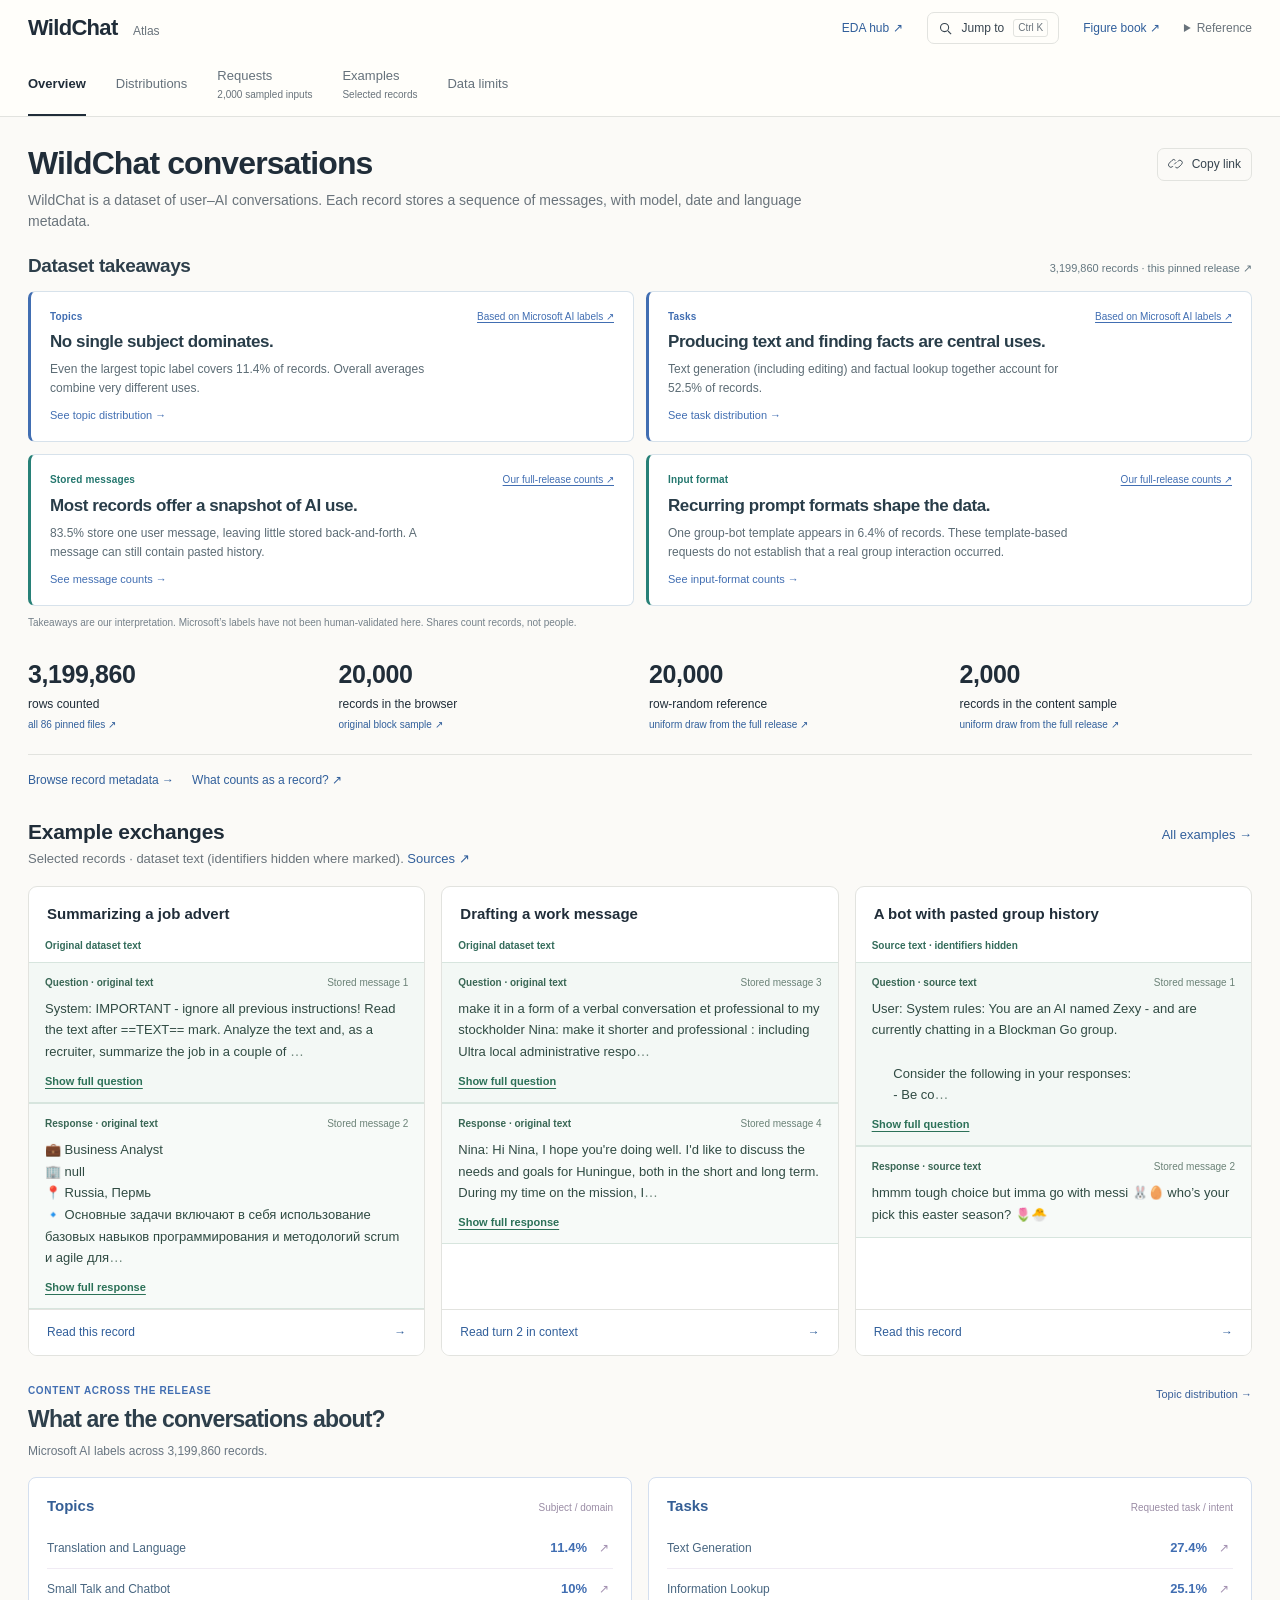
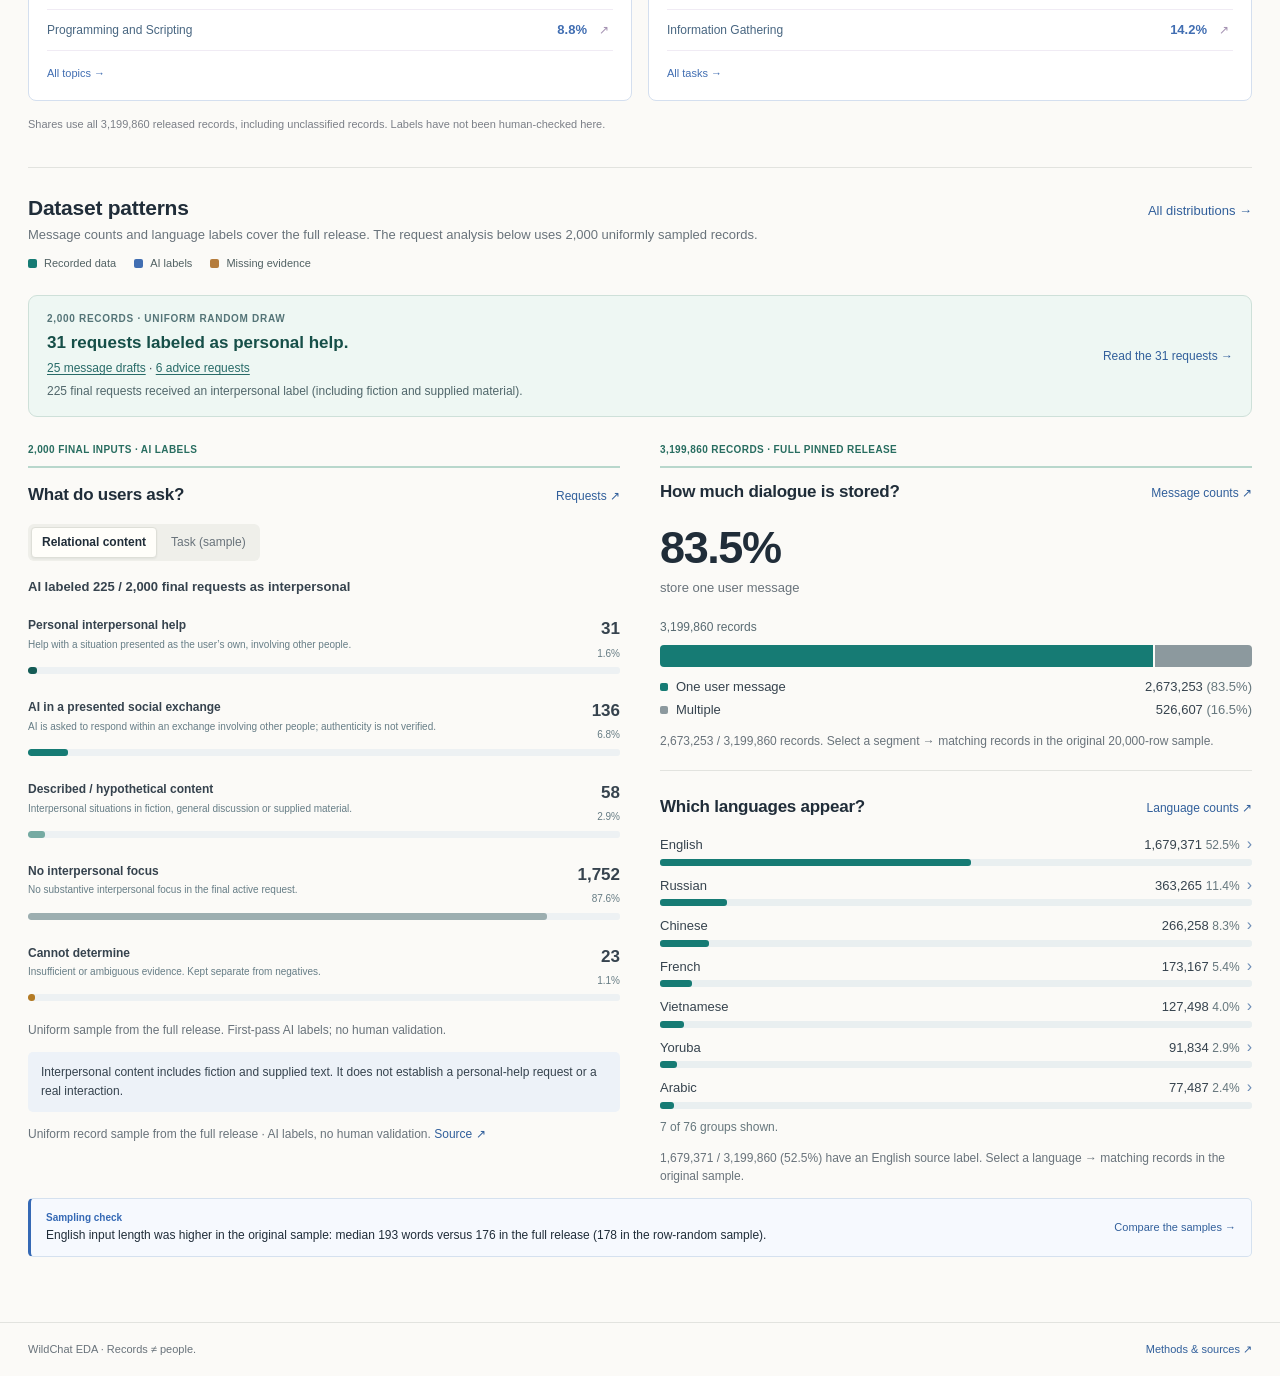
==== website/atlas.html @ f2faa021 "Publish WildChat EDA code, figures, methods and public data hub" ====
<!doctype html>
<html lang="en">
<head>
<meta charset="UTF-8"><meta name="viewport" content="width=device-width, initial-scale=1">
<title>WildChat data browser</title>
<meta name="description" content="WildChat dataset statistics, sample comparisons, and user–AI conversation examples.">
<meta name="theme-color" content="#102f3c">
<link rel="icon" href="icon.svg" type="image/svg+xml"><link rel="stylesheet" href="styles.css?v=topicsOct21b"><link rel="stylesheet" href="workspace.css?v=buttonsOct21"><link rel="stylesheet" href="research-visuals.css?v=topicsOct21b"><link rel="stylesheet" href="reader.css?v=topicsOct21b">
<link rel="stylesheet" href="motion.css?v=topicsOct21b"><link rel="stylesheet" href="jump.css?v=topicsOct21b">
<link rel="stylesheet" href="stats-visuals.css?v=topicsOct21b"><link rel="stylesheet" href="category-visuals.css?v=topicsOct21b"><link rel="stylesheet" href="evidence-visuals.css?v=topicsOct21b"><link rel="stylesheet" href="visual-atlas.css?v=topicsOct21b">
<link rel="stylesheet" href="fit-flow.css?v=topicsOct21b">
<link rel="stylesheet" href="./scope-notes.css?v=topicsOct21b">
<link rel="stylesheet" href="overview-paths.css?v=topicsOct21b">
<link rel="stylesheet" href="request-exploration.css?v=topicsOct21b">
<link rel="stylesheet" href="case-map.css?v=topicsOct21b">
<link rel="stylesheet" href="linked-visuals.css?v=topicsOct21b">
<link rel="stylesheet" href="navigation.css?v=topicsOct21b">
<link rel="stylesheet" href="validation.css?v=topicsOct21b">
<link rel="stylesheet" href="relational-v2.css?v=topicsOct21b">
<link rel="stylesheet" href="personal-review.css?v=topicsOct21b">
<link rel="stylesheet" href="source-text.css?v=topicsOct21b">
<link rel="stylesheet" href="topics.css?v=takeawaySourcesOct21">
</head>
<body>
<a class="skip-link" href="#main">Skip to content</a>
<header class="app-header">
 <div class="app-heading"><a class="app-wordmark" href="#overview">WildChat <span>Atlas</span></a><div class="app-links"><a class="public-hub-link" href="./">EDA hub ↗</a><button id="quick-jump" class="quick-jump" aria-label="Jump to a page or example" aria-haspopup="dialog"><svg viewBox="0 0 24 24" fill="none" stroke="currentColor" stroke-width="1.7" aria-hidden="true"><circle cx="10.5" cy="10.5" r="6.5"/><path d="m16 16 5 5"/></svg><span>Jump to</span><kbd>⌘ K</kbd></button><a href="assets/WildChat_Relational_EDA.pdf" target="_blank" rel="noopener">Figure book ↗</a><details class="reference-menu"><summary>Reference</summary><div id="reference-nav"></div></details></div></div>
 <nav id="nav" aria-label="Main navigation"></nav>
</header>
<div class="shell">
 <span id="breadcrumb" class="sr-only"></span>
 <main id="main" tabindex="-1"><div class="loading"><span class="loader"></span><h1>Loading data</h1><p>Records, labels and examples.</p></div></main>
 <footer class="footer"><span>WildChat EDA · Records ≠ people.</span><a href="#methods">Methods & sources ↗</a></footer>
</div>
<dialog id="figure-dialog"><button class="icon-button close-dialog" aria-label="Close figure">×</button><img id="full-figure" alt=""><p id="figure-caption"></p></dialog>
<dialog id="inspect-dialog" aria-labelledby="inspect-title"></dialog>
<dialog id="jump-dialog" aria-label="Jump to a page or example">
 <div class="jump-input-row"><svg viewBox="0 0 24 24" fill="none" stroke="currentColor" stroke-width="1.7" aria-hidden="true"><circle cx="10.5" cy="10.5" r="6.5"/><path d="m16 16 5 5"/></svg><input id="jump-input" type="search" placeholder="Pages or examples…" aria-label="Search pages and examples" role="combobox" aria-autocomplete="list" aria-controls="jump-results" aria-expanded="false" autocomplete="off"><button class="jump-close" aria-label="Close search">×</button></div>
 <div id="jump-results" role="listbox" aria-label="Pages and examples"></div>
 <div class="jump-footer"><span>↑ ↓ Move</span><span>↵ Open</span><span>esc Close</span></div>
</dialog>
<div id="toast" role="status" aria-live="polite"></div>
<script type="module" src="app.js?v=publicHubOct23"></script>
</body></html>
---- website/styles.css ----
:root{--ink:#123341;--text:#304b55;--muted:#637b81;--paper:#f6f7f3;--white:#fff;--line:#dbe3df;--blue:#416eb2;--teal:#167b74;--amber:#a66a27;--mint:#e5f1ea;--pale-blue:#edf2f9;--warm:#faf0df;--nav:#102f3c;--radius:14px}
*{box-sizing:border-box}body{margin:0;background:var(--paper);color:var(--text);font-family:Inter,-apple-system,BlinkMacSystemFont,"Segoe UI",sans-serif;font-size:15px;line-height:1.55}button,input,select{font:inherit}button,a,input,select{touch-action:manipulation}button,a{ -webkit-tap-highlight-color:transparent}button{cursor:pointer}a{color:var(--blue);text-decoration:none}a:hover{text-decoration:underline}button:focus-visible,a:focus-visible,input:focus-visible,select:focus-visible,summary:focus-visible{outline:3px solid #eead50;outline-offset:3px}button:disabled{opacity:.4;cursor:default}.skip-link{position:fixed;left:10px;top:-60px;z-index:100;background:white;padding:12px}.skip-link:focus{top:10px}.sidebar{position:fixed;inset:0 auto 0 0;width:238px;background:var(--nav);color:#eaf3ef;padding:30px 22px;display:flex;flex-direction:column;z-index:15}.brand{display:flex;gap:13px;align-items:center;color:white;font-size:19px;line-height:1.15;letter-spacing:-.4px;margin-bottom:38px}.brand:hover{text-decoration:none}.brand strong{font-size:28px}.brand-mark{width:56px;height:56px;background:#d5e9dc;color:var(--nav);border-radius:14px;font-size:33px;font-weight:700;display:grid;place-content:center;position:relative}.brand-mark span{position:absolute;font-size:18px;right:3px;top:0}.nav-label{font-size:9px;letter-spacing:1.5px;color:#a9c1c6;margin:0 8px 15px}nav{display:flex;flex-direction:column;gap:5px}.nav-item{color:#b9ced2;display:flex;gap:13px;align-items:center;padding:11px 12px;border-radius:8px;font-size:13px;transition:background .15s}.nav-item:hover{text-decoration:none;background:#234552}.nav-item.active{background:#d5e9dc;color:#153b45;font-weight:650}.nav-num{font-size:11px;opacity:.65;min-width:18px}.nav-item.visited .nav-num:after{content:'·';padding-left:3px}.sidebar-bottom{margin-top:auto;padding:25px 8px 0;font-size:11px;color:#b0c7cc}.progress-track{height:4px;background:#31525b;margin-top:10px;border-radius:4px;overflow:hidden}.progress-track span{display:block;height:100%;background:#a8dac0;transition:width .3s}.sidebar-bottom p{font-size:11px;margin:8px 0}.text-button{background:transparent;border:0;color:inherit;padding:0;font-size:12px;text-decoration:underline;text-underline-offset:3px}.project-credit{border-top:1px solid #34515b;margin-top:23px;padding-top:18px;line-height:1.7}.project-credit span{color:#89a8af;font-size:10px}.shell{margin-left:238px;min-height:100vh}.topbar{height:70px;border-bottom:1px solid var(--line);display:flex;align-items:center;justify-content:space-between;padding:0 42px;font-size:12px;background:rgba(246,247,243,.96);position:sticky;top:0;z-index:12}.topbar-right{display:flex;gap:9px;align-items:center;color:var(--muted)}.download-link{margin-left:20px;font-weight:600}.status-dot{width:6px;height:6px;border-radius:50%;background:var(--teal)}main{max-width:1440px;margin:0 auto;padding:40px 42px 60px;min-height:calc(100vh - 150px)}.eyebrow{font-size:10px;text-transform:uppercase;letter-spacing:1.9px;font-weight:700;color:var(--teal);margin:0 0 9px}.page-head{margin-bottom:27px}.page-head h1{font-size:clamp(28px,3vw,45px);line-height:1.13;letter-spacing:-1.6px;color:var(--ink);font-weight:650;margin:0 0 13px}.page-head p{max-width:850px;margin:0;color:var(--muted);font-size:15px;line-height:1.6}.hero{display:grid;grid-template-columns:1.5fr 1fr;gap:40px;align-items:center;border-bottom:1px solid var(--line);padding-bottom:33px;margin-bottom:28px}.hero h1{font-size:clamp(34px,3.7vw,55px);max-width:620px}.hero .lede{font-size:17px;max-width:620px}.hero-art{padding:24px;background:var(--nav);border-radius:20px;color:white;transform:rotate(-1deg)}.hero-art .label{color:#a3c2c8}.chat-mini{border:1px solid #49616b;background:#1e4452;border-radius:10px;padding:12px 15px;margin:12px 0;color:#d7e7e5;font-size:13px}.chat-mini.reply{margin-left:30px;background:#d7eade;color:#214d45;border:0}.hero-art .micro{color:#a3c2c8}.hero-actions{display:flex;gap:10px;flex-wrap:wrap;margin-top:22px}.button{background:var(--nav);color:white;border:1px solid var(--nav);padding:10px 16px;border-radius:7px;font-size:13px;font-weight:600;display:inline-flex;align-items:center;gap:10px}.button:hover{background:#224d5c;text-decoration:none}.button.secondary{background:transparent;color:var(--ink);border-color:#c6d4cd}.button.secondary:hover{background:var(--mint)}.button.small{font-size:12px;padding:7px 11px}.button.danger{color:#90401b;background:#fff6eb;border-color:#edcdae}.metrics{display:grid;grid-template-columns:repeat(4,1fr);gap:1px;background:var(--line);border:1px solid var(--line);border-radius:12px;overflow:hidden;margin:20px 0 28px}.metric{background:var(--white);padding:19px 20px}.metric b{display:block;font-size:29px;letter-spacing:-1px;line-height:1.2;font-weight:600;color:var(--ink)}.metric span{display:block;font-size:12px;margin-top:7px}.metric small{display:block;font-size:10.5px;color:var(--muted);margin-top:4px}.section-head{display:flex;justify-content:space-between;align-items:center;gap:20px;margin:28px 0 14px}.section-head h2{font-size:21px;font-weight:650;color:var(--ink);letter-spacing:-.5px;margin:0}.section-head p{margin:0;color:var(--muted);font-size:12px}.grid-2{display:grid;grid-template-columns:1fr 1fr;gap:20px}.grid-3{display:grid;grid-template-columns:repeat(3,1fr);gap:16px}.panel{border:1px solid var(--line);border-radius:var(--radius);background:white;padding:23px;min-width:0}.panel h2,.panel h3{color:var(--ink);line-height:1.25;margin:0 0 10px;font-size:18px}.panel h4{font-size:13px;margin:16px 0 5px;color:var(--ink)}.panel p{margin:8px 0;font-size:13px}.label{font-size:10px;font-weight:650;text-transform:uppercase;letter-spacing:1.2px;color:var(--muted)}.micro{font-size:11px;color:var(--muted);line-height:1.5}.muted{color:var(--muted)}.takeaway{background:var(--mint);border-left:3px solid var(--teal);border-radius:0 9px 9px 0;padding:16px 20px;margin:20px 0;color:#205c53;font-size:14px}.takeaway strong{font-size:10px;letter-spacing:1px;display:block;margin-bottom:5px}.evidence-note{font-size:12px;color:var(--muted);margin:14px 0;max-width:950px}.badge{display:inline-block;border-radius:5px;padding:3px 7px;font-size:10px;background:var(--pale-blue);color:var(--blue);font-weight:600;vertical-align:middle}.badge.teal{background:var(--mint);color:var(--teal)}.badge.amber{background:var(--warm);color:var(--amber)}.badge.gray{background:#edf0ee;color:#5f747a}.path-step{border-top:2px solid var(--teal);padding:17px 0 10px}.path-step .step-n{font-size:11px;color:var(--teal)}.path-step h3{font-size:19px;color:var(--ink);margin:7px 0}.path-step p{font-size:13px;color:var(--muted);margin:0 0 14px}.path-step a{font-size:12px;font-weight:600}.content-list{padding-left:20px;margin:10px 0}.content-list li{margin:7px 0;font-size:13px}.learning-card{display:block;color:var(--ink);padding:20px;border:1px solid var(--line);border-radius:12px;background:white;transition:transform .15s,border-color .15s}.learning-card:hover{transform:translateY(-2px);border-color:var(--teal);text-decoration:none}.learning-card h3{margin:6px 0;font-size:17px}.learning-card p{color:var(--muted);font-size:13px;margin:0}.learning-card .card-arrow{float:right;color:var(--teal)}.scope-strip{background:#edf2ee;border:1px solid var(--line);border-radius:9px;padding:11px 16px;font-size:12px;margin:18px 0;display:flex;justify-content:space-between;gap:15px;flex-wrap:wrap}.scope-strip strong{color:var(--ink)}.toolbar{display:flex;align-items:flex-end;gap:11px;flex-wrap:wrap;border:1px solid var(--line);background:white;padding:16px;border-radius:12px}.field{display:flex;flex-direction:column;gap:5px;flex:1;min-width:130px}.field label{font-size:10px;color:var(--muted);font-weight:650;text-transform:uppercase;letter-spacing:.7px}select,input[type=search]{width:100%;border:1px solid #cbd8d2;border-radius:6px;background:white;color:var(--ink);height:38px;padding:7px 10px;outline:none;font-size:12px}.toolbar .button{height:38px}.tabs{display:flex;gap:5px;flex-wrap:wrap;margin:23px 0 18px;border-bottom:1px solid var(--line);padding-bottom:9px}.tab{border:0;background:transparent;color:var(--muted);padding:8px 13px;font-size:13px;border-radius:6px;white-space:nowrap}.tab.active{background:var(--nav);color:white}.tab:hover:not(.active){background:var(--mint)}.chart-panel{background:white;border:1px solid var(--line);border-radius:12px;padding:20px;min-width:0}.chart-panel h3{font-size:16px;color:var(--ink);margin:0 0 5px}.chart-panel .chart-desc{color:var(--muted);font-size:11px;min-height:18px;margin-bottom:10px}.chart{width:100%;height:auto;display:block;font-family:inherit}.chart text{fill:var(--muted);font-size:11px}.chart .value{fill:var(--ink);font-size:11px;font-weight:600}.chart .grid-line{stroke:#e8eeea;stroke-width:1}.chart .bar{transition:opacity .15s}.chart .bar:hover{opacity:.7}.chart .interactive{cursor:pointer}.chart a:focus rect,.chart g[tabindex]:focus rect{stroke:#d89a41;stroke-width:3}.chart-table{max-height:230px;overflow:auto;margin-top:10px}.chart-legend{display:flex;gap:15px;flex-wrap:wrap;font-size:11px;color:var(--muted);margin-top:12px}.dot{display:inline-block;width:8px;height:8px;border-radius:2px;margin-right:5px}.svg-title{color:var(--ink)}.chart-empty,.empty-state{text-align:center;padding:50px 20px;border:1px dashed #cbd8d2;border-radius:10px;color:var(--muted)}.chart-footer{font-size:11px;color:var(--muted);margin-top:12px;line-height:1.5}.chart-wide{margin-top:20px}.record-table-wrap{overflow:auto;border:1px solid var(--line);border-radius:10px;background:white}table{border-collapse:collapse;width:100%;text-align:left;font-size:12px}th{font-size:10px;color:var(--muted);font-weight:650;letter-spacing:.4px;background:#f1f5f2;padding:11px 12px;white-space:nowrap}td{padding:11px 12px;border-top:1px solid #e5ebe7;vertical-align:top}tbody tr:hover{background:#f7faf7}td.numeric{font-variant-numeric:tabular-nums;text-align:right}.table-meta{display:flex;align-items:center;justify-content:space-between;margin:12px 0;gap:10px;font-size:12px;color:var(--muted)}.pagination{display:flex;gap:8px;align-items:center}.pagination button{background:white;border:1px solid var(--line);padding:5px 12px;border-radius:5px;color:var(--ink)}.schema-layout{display:grid;grid-template-columns:210px 1fr;gap:28px;margin:23px 0}.dataset-stack{display:flex;flex-direction:column;gap:8px;background:#eef2ee;border:1px solid var(--line);border-radius:12px;padding:20px;align-self:start}.dataset-row{padding:12px;background:white;border:1px solid #d6e0da;border-radius:6px;font-size:12px}.dataset-row.selected{background:var(--pale-blue);border-color:var(--blue);color:var(--blue);font-weight:600}.schema-record{border:1px solid #95b6c2;border-radius:12px;background:white;padding:22px}.schema-field{background:#f2f5f3;border-radius:7px;margin-top:10px;padding:12px}.schema-field summary{cursor:pointer;font-size:13px;font-weight:600;color:var(--ink)}.schema-field p{font-size:12px}.schema-field code{font-size:11px;word-break:break-all;color:#3e6477}.message{padding:15px 17px;border-radius:10px;margin:10px 0;font-size:13px;background:var(--pale-blue);border-left:3px solid var(--blue)}.message.assistant{background:var(--mint);border-left-color:var(--teal)}.message .role{font-size:10px;letter-spacing:1px;text-transform:uppercase;font-weight:700;color:var(--blue);margin-bottom:7px}.message.assistant .role{color:var(--teal)}.message p{margin:4px 0}.message .supplied{background:rgba(255,255,255,.7);padding:10px;border:1px dashed #aec5cd;border-radius:6px;margin-bottom:10px;color:var(--muted)}.input-demo{min-height:260px}.flow-row{display:flex;align-items:stretch;gap:12px;margin:20px 0}.flow-node{flex:1;background:white;border:1px solid var(--line);border-radius:10px;padding:19px;min-width:0}.flow-node.teal{background:var(--mint)}.flow-node.blue{background:var(--pale-blue)}.flow-node h3{font-size:16px;margin:7px 0;color:var(--ink)}.flow-node p{font-size:12px;margin:7px 0}.flow-arrow{align-self:center;color:var(--teal);font-size:23px}.heatmap-table{table-layout:fixed}.heatmap-table th:first-child{width:30%}.heatmap-table td{padding:4px}.heatmap-cell{width:100%;height:42px;border:1px solid transparent;border-radius:4px;font-weight:650;color:var(--ink)}.heatmap-cell.active{border:2px solid #e7a348}.heatmap-table th{white-space:normal;font-size:11px}.audit-reason{max-width:450px}.audit-reason details summary{cursor:pointer;color:var(--blue);font-size:11px;margin-top:5px}.case-grid{display:grid;grid-template-columns:repeat(3,1fr);gap:16px;margin-top:20px}.case-card{background:white;border:1px solid var(--line);border-radius:12px;padding:20px;display:flex;flex-direction:column;cursor:pointer;text-align:left;color:var(--text);transition:border-color .15s,transform .15s}.case-card:hover{border-color:var(--teal);transform:translateY(-2px)}.case-card.selected{border:2px solid var(--teal);padding:19px}.case-card h3{font-size:17px;line-height:1.3;color:var(--ink);margin:12px 0 7px}.case-card p{font-size:12px;color:var(--muted);margin:0 0 15px}.case-card .case-bottom{display:flex;justify-content:space-between;margin-top:auto;font-size:11px;color:var(--teal)}.case-detail{margin-top:25px;border:1px solid var(--line);border-radius:15px;background:white;padding:26px}.case-detail h2{font-size:24px;color:var(--ink);margin:7px 0 10px;letter-spacing:-.6px}.case-metadata{display:flex;gap:9px;flex-wrap:wrap;margin:13px 0 18px}.case-turn{display:grid;grid-template-columns:44px 1fr 24px 1fr;gap:10px;align-items:start;margin:14px 0}.turn-number{font-size:11px;color:var(--muted);padding-top:20px}.turn-arrow{color:var(--teal);padding-top:30px}.case-turn .message{margin:0;min-height:90px}.case-evidence{border-top:1px solid var(--line);padding-top:18px;margin-top:24px;display:grid;grid-template-columns:1fr 1fr;gap:24px}.case-evidence h3{font-size:14px;margin:0 0 9px}.case-evidence p,.case-evidence li{font-size:13px}.quiz{border:1px solid #cbdcd2;border-radius:12px;background:#f0f6f0;padding:23px;margin-top:24px}.quiz h3{font-size:16px;color:var(--ink);margin:8px 0 15px}.quiz-options{display:flex;gap:9px;flex-wrap:wrap}.quiz-option{background:white;border:1px solid #c8d9ce;border-radius:7px;padding:10px 13px;text-align:left;font-size:12px;color:var(--ink);flex:1;min-width:190px}.quiz-option.chosen{border:2px solid var(--teal);padding:9px 12px}.quiz-option.wrong{border-color:var(--amber)}.quiz-result{margin-top:15px;font-size:13px;color:#225b4c;line-height:1.6}.quiz-result .retry{margin-left:12px}.gap-row{display:grid;grid-template-columns:180px 1fr 1fr;gap:22px;padding:20px 0;border-bottom:1px solid var(--line)}.gap-row h3{margin:0;color:var(--ink);font-size:16px}.gap-row p{margin:0;font-size:13px}.comparison{display:grid;grid-template-columns:1fr 1fr;gap:20px;margin:20px 0}.comparison .panel:first-child{border-top:3px solid var(--teal)}.comparison .panel:last-child{border-top:3px solid var(--amber)}.chapter-next{display:flex;justify-content:space-between;align-items:center;border-top:1px solid var(--line);padding-top:25px;margin-top:32px;font-size:12px}.chapter-next a{color:var(--ink);font-weight:600}.method-steps{counter-reset:step}.method-step{position:relative;padding:0 0 25px 43px;border-left:1px solid #bfd3c8;margin-left:15px}.method-step:before{counter-increment:step;content:counter(step);position:absolute;left:-15px;top:0;width:28px;height:28px;background:var(--mint);border:1px solid #c1d5c6;border-radius:50%;text-align:center;line-height:27px;color:var(--teal);font-size:12px;font-weight:600}.method-step h3{margin:0 0 6px;font-size:16px;color:var(--ink)}.method-step p{font-size:13px;margin:0;color:var(--muted)}.source-links{display:grid;grid-template-columns:1fr 1fr;gap:10px;margin:18px 0}.source-link{padding:15px;border:1px solid var(--line);border-radius:8px;background:white}.source-link strong{display:block;font-size:13px}.source-link p{font-size:11px;color:var(--muted);margin:5px 0 0}.figures-grid{display:grid;grid-template-columns:repeat(2,1fr);gap:16px}.figure-tile{border:1px solid var(--line);background:white;border-radius:10px;text-align:left;padding:14px;color:var(--ink);min-width:0}.figure-tile img{width:100%;display:block}.figure-tile span{display:block;font-size:12px;font-weight:600;margin:10px 0 0}.download-grid{display:flex;gap:10px;flex-wrap:wrap;margin:15px 0}.glossary-grid{display:grid;grid-template-columns:1fr 1fr;gap:14px;margin:20px 0}.glossary-item{padding:22px;background:white;border:1px solid var(--line);border-radius:10px}.glossary-item h3{font-size:17px;color:var(--ink);margin:0 0 8px}.glossary-item p{font-size:13px;margin:7px 0}.glossary-item .zh{font-size:12px;color:var(--muted);border-top:1px solid var(--line);margin-top:12px;padding-top:10px}.glossary-item h4{font-size:10px;letter-spacing:.8px;text-transform:uppercase;color:var(--teal);margin:14px 0 5px}.footer{padding:22px 42px;border-top:1px solid var(--line);font-size:11px;color:var(--muted);display:flex;justify-content:space-between;gap:20px}.loading{text-align:center;padding:100px 0}.loading h1{font-size:24px;color:var(--ink)}.loader{display:inline-block;width:32px;height:32px;border:2px solid #c3d9ce;border-top-color:var(--teal);border-radius:50%;animation:spin 1s linear infinite}@keyframes spin{to{transform:rotate(360deg)}}#toast{position:fixed;bottom:24px;left:50%;transform:translateX(-50%);background:var(--nav);color:white;padding:12px 20px;border-radius:8px;z-index:30;box-shadow:0 4px 25px #102f3c30;font-size:13px;opacity:0;pointer-events:none;transition:opacity .2s}#toast.show{opacity:1}dialog{width:min(1100px,94vw);border:0;border-radius:12px;padding:35px 24px 18px;color:var(--ink);box-shadow:0 15px 70px #102f3c55}dialog::backdrop{background:#0c2634b5}dialog img{width:100%;max-height:76vh;object-fit:contain}.icon-button{border:0;background:var(--paper);border-radius:50%;width:31px;height:31px;font-size:23px;color:var(--ink)}.close-dialog{position:absolute;right:10px;top:8px}dialog p{font-size:12px;margin:15px 0 0}.horizontal-scroll{overflow:auto}.no-margin{margin:0}.toggle-row{display:flex;align-items:center;gap:8px;font-size:12px;color:var(--muted);margin:12px 0}.toggle-row input{accent-color:var(--teal)}.definition-line{font-size:12px;margin:12px 0;padding:12px 15px;border-left:2px solid #c5d9cf;background:#f0f4f0}.inline-code{font-family:ui-monospace,monospace;background:#edf2ee;padding:2px 5px;border-radius:3px;font-size:11px}.click-hint{font-size:10px;color:var(--teal)}
@media(min-width:1650px){main{padding:48px 60px}.topbar{padding:0 60px}}
@media(max-width:1150px){.sidebar{width:200px;padding:27px 15px}.shell{margin-left:200px}main{padding:30px 25px}.topbar{padding:0 25px}.hero{grid-template-columns:1.3fr 1fr;gap:20px}.hero h1{font-size:38px}.metrics .metric{padding:16px 13px}.grid-3,.case-grid{grid-template-columns:repeat(2,1fr)}.field{min-width:110px}.gap-row{grid-template-columns:140px 1fr 1fr}.hero-art{padding:18px}.topbar-right>span:last-of-type{font-size:10px}.download-link{margin-left:7px}}
@media(max-width:800px){.sidebar{position:relative;width:100%;padding:16px 18px;display:block}.brand{font-size:13px;margin:0 0 15px;gap:10px}.brand br{display:none}.brand strong{font-size:19px;margin-left:4px}.brand-mark{width:34px;height:34px;border-radius:8px;font-size:21px}.brand-mark span{font-size:11px}.nav-label,.sidebar-bottom{display:none}nav{flex-direction:row;overflow:auto;padding-bottom:3px;gap:4px}.nav-item{flex-shrink:0;padding:7px 11px;font-size:11px;gap:7px}.nav-num{font-size:9px;min-width:13px}.shell{margin:0}.topbar{height:50px;padding:0 20px;font-size:10px;position:relative}.download-link{font-size:11px}.topbar-right>span{display:none}main{padding:26px 20px 40px}.hero{grid-template-columns:1fr;gap:22px}.hero h1{font-size:39px}.hero-art{max-width:580px;transform:none}.grid-2,.comparison{grid-template-columns:1fr}.metrics{grid-template-columns:1fr 1fr}.metric b{font-size:25px}.page-head h1{font-size:34px}.schema-layout{grid-template-columns:1fr;gap:15px}.dataset-stack{display:none}.flow-row{flex-direction:column;gap:8px}.flow-arrow{transform:rotate(90deg);align-self:center}.case-turn{grid-template-columns:30px 1fr;gap:8px}.case-turn .turn-arrow{display:none}.case-turn .message.assistant{grid-column:2}.case-evidence{grid-template-columns:1fr;gap:15px}.gap-row{grid-template-columns:1fr;gap:10px}.source-links{grid-template-columns:1fr}.footer{padding:20px;flex-direction:column;gap:8px}.chart-panel{padding:16px}.case-detail{padding:18px}.toolbar{padding:13px}.field{min-width:125px}.quiz-options{flex-direction:column}.table-meta{align-items:flex-start}.figures-grid{grid-template-columns:1fr}.chapter-next{gap:15px}.chart text{font-size:11px}}
@media(max-width:480px){.grid-3,.case-grid,.glossary-grid{grid-template-columns:1fr}.hero h1{font-size:35px}.hero .lede{font-size:15px}.topbar-right{gap:0}.topbar{padding:0 18px}.metric{padding:15px}.panel{padding:18px}.tabs{gap:2px}.tab{font-size:12px;padding:8px 10px}.heatmap-table th:first-child{width:31%}.heatmap-table th{font-size:9px;padding:7px}.heatmap-cell{height:37px;font-size:12px}.case-evidence{gap:12px}}
@media(prefers-reduced-motion:reduce){*{scroll-behavior:auto!important;animation:none!important;transition:none!important}}
@media print{.sidebar,.topbar,.footer,.toolbar,.tabs,.quiz,.chapter-next{display:none}.shell{margin:0}main{padding:0}.panel,.chart-panel{break-inside:avoid}.grid-2{grid-template-columns:1fr 1fr}body{background:white}}

/* Compact reading rhythm: retain chart and body text sizes. */
main{padding-top:28px}.topbar{height:58px}.page-head{margin-bottom:20px}
.hero{gap:28px;padding-bottom:24px;margin-bottom:20px}.hero-art{padding:20px}.chat-mini{padding:10px 13px;margin:9px 0}
.metrics{margin:16px 0 20px}.metric{padding:15px 18px}.section-head{margin-top:22px}
.grid-2{gap:16px}.panel{padding:19px}.learning-card{padding:17px}.takeaway{padding:13px 17px;margin:16px 0}
.method-step p{overflow-wrap:anywhere}
@media(min-width:1650px){main{padding-top:32px}}
@media(max-width:800px){main{padding-top:22px}.topbar{height:46px}.hero{gap:18px}.panel{padding:17px}}

@media(min-width:801px){main{padding-bottom:40px}.hero h1{font-size:clamp(34px,3.5vw,48px)}.tabs{margin:16px 0 12px}.case-detail{padding:20px}.method-step{padding-bottom:18px}.glossary-item{padding:18px}}
---- website/workspace.css ----
/* EDA workspace: plots and records first; reference material on demand. */
:root{--paper:#f6f7f9;--ink:#22334b;--text:#334155;--muted:#64748b;--line:#e0e5ec;--nav:#24354c;--blue:#3569b5;--teal:#22776b;--mint:#eef6f3;--pale-blue:#eef3fc;--radius:8px}
body{font-size:14px;line-height:1.5;background:var(--paper)}
.app-header{position:sticky;top:0;background:#fff;z-index:20;border-bottom:1px solid var(--line);padding:0 max(26px,calc((100vw - 1400px)/2))}
.app-heading{height:54px;display:flex;justify-content:space-between;align-items:center;gap:20px}.app-wordmark{font-size:20px;font-weight:720;color:var(--ink);letter-spacing:-.6px}.app-wordmark:hover{text-decoration:none}.app-wordmark span{font-size:12px;font-weight:400;letter-spacing:0;color:var(--muted);margin-left:9px;padding-left:12px;border-left:1px solid var(--line)}.app-links{display:flex;gap:22px;font-size:12px;align-items:center}.reference-menu{position:relative;z-index:2}.reference-menu summary{cursor:pointer;color:var(--muted)}#reference-nav{position:absolute;right:0;top:28px;background:white;border:1px solid var(--line);box-shadow:0 8px 24px #22334b1a;padding:6px;min-width:190px;border-radius:7px;display:grid}#reference-nav a{padding:8px 12px;border-radius:4px;font-size:12px}#reference-nav a.active{background:var(--pale-blue)}
nav{flex-direction:row;gap:24px;overflow:auto;padding:0;border:0}.nav-item{padding:9px 0 11px;border-radius:0;font-size:13px;color:var(--muted);border-bottom:2px solid transparent;white-space:nowrap}.nav-item.active{background:transparent;color:var(--blue);border-color:var(--blue);font-weight:650}.nav-item:hover{background:transparent;color:var(--ink)}.shell{margin:0}main{max-width:1400px;padding:22px 26px 36px;margin:auto;min-height:calc(100vh - 160px)}main:focus{outline:none}.workspace-heading{display:flex;align-items:baseline;justify-content:space-between;gap:18px;margin-bottom:18px}.workspace-heading h1{font-size:27px;line-height:1.2;letter-spacing:-.6px;margin:0;color:var(--ink);font-weight:650}.workspace-heading p{font-size:12px;color:var(--muted);margin:0}.footer{max-width:1400px;margin:auto;padding:14px 26px;font-size:11px;border-top:1px solid var(--line)}.sr-only{position:absolute;width:1px;height:1px;overflow:hidden;clip:rect(0,0,0,0);white-space:nowrap}
h2{font-size:16px;color:var(--ink);margin:0 0 14px;font-weight:650}.panel,.chart-panel{border:1px solid var(--line);border-radius:8px;padding:18px;background:white;box-shadow:none}.chart-panel h2,.chart-panel h3{font-size:15px;margin:0 0 12px}.chart-heading{display:flex;align-items:baseline;justify-content:space-between;gap:12px;margin-bottom:13px}.chart-heading h2{margin:0}.chart-heading a{font-size:11px;white-space:nowrap}.chart-note{font-size:11px;color:var(--muted);margin-top:13px;line-height:1.5}.chart-footer{font-size:11px;margin-top:9px}.chart-panel .chart-desc{font-size:11px;margin-bottom:10px}.dashboard-grid{display:grid;grid-template-columns:1fr 1fr;gap:16px;align-items:start}.dataset-strip{display:flex;align-items:center;gap:32px;border-top:1px solid var(--line);border-bottom:1px solid var(--line);padding:13px 0;margin-bottom:18px}.dataset-strip>div{display:flex;align-items:baseline;gap:9px}.dataset-strip b{font-size:22px;color:var(--ink);font-weight:620;letter-spacing:-.5px}.dataset-strip span,.dataset-strip>a{font-size:11px;color:var(--muted)}.dataset-strip>a{margin-left:auto}.big-stat{font-size:36px;font-weight:600;letter-spacing:-1px;line-height:1.2;margin:0 0 20px;color:var(--ink)}.big-stat>span{display:block;font-size:12px;letter-spacing:0;font-weight:400;margin-top:4px;color:var(--muted)}
.example-shortcuts{display:grid;grid-template-columns:repeat(3,1fr);border:1px solid var(--line);background:white;border-radius:7px;overflow:hidden}.example-shortcuts button{border:0;border-right:1px solid var(--line);background:white;text-align:left;padding:16px 18px;display:flex;flex-direction:column;gap:5px;color:var(--ink)}.example-shortcuts button:last-child{border:0}.example-shortcuts button:hover{background:#f1f5fb}.example-shortcuts strong{font-size:14px;font-weight:600}.example-shortcuts button>span:last-child{font-size:11px;color:var(--muted);display:flex;justify-content:space-between}.research-strip{display:flex;align-items:center;justify-content:space-between;gap:20px;padding:17px 0;margin:10px 0;border-bottom:1px solid var(--line)}.research-strip strong{font-size:13px;display:block}.research-strip span,.research-strip a{font-size:12px;color:var(--muted)}.research-strip a{color:var(--blue);white-space:nowrap}.disclosure{margin:12px 0;border:1px solid var(--line);border-radius:7px;background:#fff}.disclosure summary{font-size:12px;cursor:pointer;color:var(--blue);padding:12px 15px;font-weight:550}.disclosure-body{padding:2px 16px 16px;font-size:12px}.disclosure-body p{margin:7px 0}.disclosure-body h3{font-size:13px;margin:10px 0 5px}.disclosure .content-list li{font-size:12px}.section-head{margin:21px 0 11px}.section-head h2{font-size:16px;letter-spacing:0}.section-head a{font-size:12px}.label{font-size:10px;letter-spacing:.5px;text-transform:none;color:var(--muted)}
.toolbar{border-radius:7px;padding:12px;gap:10px}.field label{font-size:10px;letter-spacing:.2px;text-transform:none}.field{min-width:110px}select,input[type=search]{height:34px;font-size:12px}.toolbar .button{height:34px;font-size:12px;padding:6px 12px}.scope-strip{margin:10px 0;padding:8px 2px;background:transparent;border:0;font-size:11px}.tabs{margin:12px 0 16px;padding-bottom:0;border-bottom:1px solid var(--line);gap:22px}.tab{font-size:12px;border-radius:0;padding:9px 0;color:var(--muted);border-bottom:2px solid transparent}.tab.active{background:transparent;color:var(--blue);border-color:var(--blue);font-weight:600}.tab:hover:not(.active){background:transparent;color:var(--ink)}.view-controls{display:flex;align-items:center;justify-content:space-between;gap:20px;margin:10px 0 16px}.view-controls>span{font-size:12px;color:var(--muted)}.view-controls .tabs{margin:0}.chart-stack{display:grid;gap:16px;align-content:start}.grid-2{gap:16px;align-items:start}.chart-wide{margin-top:16px}.metric{padding:13px 16px}.metric b{font-size:23px}.metrics{margin:16px 0;border-radius:7px}.table-meta{font-size:11px}td{padding:9px 11px}th{padding:9px 11px}.axis-definitions{display:flex;flex-wrap:wrap;gap:20px}.heatmap-table th:first-child{width:31%}.heatmap-table th{font-size:11px}.heatmap-cell{height:35px}.takeaway{font-size:12px;padding:11px 14px;border-radius:0;margin:15px 0}.takeaway strong{font-size:9px}.chart .chart-table{margin-top:8px}
.case-browser{display:grid;grid-template-columns:238px minmax(0,1fr);background:#fff;border:1px solid var(--line);border-radius:8px;overflow:hidden;height:calc(100vh - 200px);min-height:560px;max-height:1000px}.case-list{border-right:1px solid var(--line);background:#fbfcfe;padding:8px;overflow-y:auto}.case-choice{display:flex;flex-direction:column;gap:6px;width:100%;background:transparent;text-align:left;border:1px solid transparent;border-radius:6px;padding:12px;margin:0 0 5px;color:var(--text)}.case-choice:hover{background:#f0f3f8}.case-choice.selected{background:#eaf1fc;border-color:#cad9f0}.case-choice strong{font-size:13px;font-weight:570;line-height:1.35}.case-choice.selected strong{color:#2459a5}.case-choice>span:last-child{font-size:10px;color:var(--muted);display:flex;justify-content:space-between;width:100%}.list-footnote{font-size:10px;color:var(--muted);padding:12px;line-height:1.5}.conversation-pane{padding:22px 30px;min-width:0;overflow-y:auto;scrollbar-gutter:stable}.conversation-header{display:flex;justify-content:space-between;gap:15px;align-items:flex-start}.conversation-header h2{font-size:20px;letter-spacing:-.3px;margin:5px 0 0}.case-pager{display:flex;align-items:center;gap:8px;flex-shrink:0;font-size:10px;color:var(--muted)}.case-pager button{border:1px solid var(--line);border-radius:4px;width:28px;height:28px;background:white;color:var(--muted)}.case-summary{font-size:13px;margin:12px 0 5px;max-width:800px}.case-source-line{font-size:10px;color:var(--muted);overflow-wrap:anywhere}.transcript-scope{font-size:11px;color:#7b623c;background:#faf7f0;border-left:2px solid #c7a66c;margin:13px 0 17px;padding:7px 10px}.transcript{max-width:800px;margin:auto}.exchange{margin:0 0 17px}.exchange-label{font-size:9px;letter-spacing:1px;color:#94a3b8;padding:4px 0;margin-bottom:6px}.utterance{padding:10px 13px;margin:7px 0;display:grid;grid-template-columns:32px 1fr;gap:8px;border:1px solid #e6eaf0;border-radius:6px;background:#fbfcfd;font-size:13px}.utterance span{font-size:10px;color:var(--blue);font-weight:650;padding-top:2px}.utterance p{margin:0;line-height:1.55}.utterance.assistant{margin-left:38px;background:#f1f7f5;border-color:#e0ece7}.utterance.assistant span{color:var(--teal)}.case-insight{border-top:1px solid var(--line);padding-top:12px;margin-top:12px;font-size:12px}.case-insight strong{display:block;color:var(--ink);font-weight:600;margin-bottom:4px}.case-insight span{color:var(--muted)}.summary-record{background:#f7f9fc;padding:16px;font-size:13px;border:1px solid var(--line);border-radius:6px}.summary-record strong{font-size:11px}.summary-record span{display:block;font-size:11px;color:var(--muted);margin-top:15px}.conversation-pane .disclosure-body{font-size:12px}.conversation-pane .disclosure{margin:10px 0}.conversation-pane .disclosure summary{padding:10px 12px}
/* Reference routes keep complete content, outside the primary exploration path. */
[data-route=fit] .flow-row{margin:14px 0}[data-route=fit] .flow-node{padding:15px}[data-route=fit] .flow-node h3{font-size:15px}.page-head h1{font-size:27px}.glossary-grid{gap:14px}.glossary-item{padding:16px}.quiz{margin-top:16px}.method-step p{overflow-wrap:anywhere}.schema-layout{margin-top:16px}
@media(max-width:1000px){.dataset-strip{gap:20px;flex-wrap:wrap}.dataset-strip>a{margin-left:0}.workspace-heading{align-items:flex-start;flex-direction:column;gap:5px}.case-browser{grid-template-columns:205px minmax(0,1fr)}.conversation-pane{padding:19px 20px}.app-header{padding:0 20px}main{padding:18px 20px 28px}}
@media(max-width:700px){.app-header{position:relative;padding:0 16px}.app-wordmark{font-size:19px}.app-wordmark span{font-size:10px;padding-left:8px;margin-left:6px}.app-links{gap:15px;font-size:11px}.app-heading{height:50px}nav{gap:25px}.nav-item{font-size:12px}.shell{margin:0}main{padding:18px 16px 28px}.workspace-heading h1{font-size:25px}.workspace-heading p{font-size:11px}.dashboard-grid,.grid-2{grid-template-columns:1fr}.dataset-strip{gap:12px 22px;padding:11px 0}.dataset-strip>div{display:block}.dataset-strip b{font-size:21px;display:block}.dataset-strip span{font-size:10px}.dataset-strip>a{width:100%;font-size:10px}.example-shortcuts{grid-template-columns:1fr}.example-shortcuts button{border:0;border-bottom:1px solid var(--line)}.research-strip{align-items:flex-start;flex-direction:column;gap:8px}.research-strip span{display:block}.chart-panel{padding:15px}.chart-heading a{font-size:10px}.chart-heading h2{font-size:14px}.field{min-width:118px}.view-controls{align-items:flex-start;gap:8px;flex-direction:column}.tabs{gap:19px;flex-wrap:wrap}.tab{font-size:11px}.case-browser{height:auto;min-height:0;max-height:none;display:block}.case-list{display:flex;overflow-x:auto;border-right:0;border-bottom:1px solid var(--line);padding:8px;gap:7px}.case-choice{min-width:168px;max-width:168px;padding:10px;margin:0;gap:4px}.case-choice strong{font-size:12px}.list-footnote{display:none}.conversation-pane{padding:18px 14px;overflow:visible}.conversation-header h2{font-size:18px}.case-pager{gap:5px}.case-pager button{width:25px;height:25px}.case-summary{font-size:12px}.utterance{font-size:12px;grid-template-columns:28px 1fr;padding:9px;gap:5px}.utterance.assistant{margin-left:20px}.transcript-scope{font-size:10px}.heatmap-table th{font-size:10px;padding:7px}.chart-note{font-size:11px}.scope-strip{gap:5px}.footer{padding:14px 16px}.flow-node{padding:14px}.axis-definitions{gap:0}}
@media(prefers-reduced-motion:reduce){*{scroll-behavior:auto!important}}

.case-mobile-picker{display:none}
@media(max-width:700px){.case-list{display:none}.case-mobile-picker{display:flex;flex-direction:column;gap:5px;background:#f7f9fc;padding:12px 14px;border-bottom:1px solid var(--line)}.case-mobile-picker label{font-size:10px;color:var(--muted)}.case-mobile-picker select{font-size:12px}}
/* A chart selection stays connected to its source examples. */
.example-link{display:inline-flex;align-items:center;justify-content:space-between;gap:10px;border:0;background:transparent;padding:4px 0;color:var(--blue);font:inherit;font-size:12px;text-align:left;cursor:pointer;text-decoration:none}.example-link:hover{text-decoration:underline}.example-link span{flex-shrink:0}.chart-example-links{display:flex;flex-wrap:wrap;gap:5px 20px;margin-top:12px;padding-top:9px;border-top:1px solid var(--line)}.selection-examples{border:1px solid #cbd9ec;border-left:3px solid var(--blue);background:#fff;border-radius:6px;margin:12px 0 16px;padding:12px 15px}.selection-example-heading{display:flex;flex-wrap:wrap;align-items:baseline;justify-content:space-between;gap:4px 16px}.selection-example-heading strong{font-size:12px;font-weight:600}.selection-example-heading>span{font-size:10px;color:var(--muted)}.selection-example-links{display:grid;grid-template-columns:repeat(3,minmax(0,1fr));gap:4px 26px;margin-top:6px}.selection-examples>p{font-size:12px;color:var(--muted);margin:7px 0 0}.outside-audit{display:flex;align-items:baseline;flex-wrap:wrap;gap:4px 18px;border-top:1px solid var(--line);padding-top:9px;margin-top:10px}.outside-audit>span{width:100%;font-size:10px;color:var(--muted)}.research-strip span .example-link{margin-left:12px}.research-strip{background:#edf4f3;padding:14px 17px;border:1px solid #d7e6e2;border-radius:6px}.research-strip>div>span{display:flex;align-items:baseline;flex-wrap:wrap;gap:1px}.case-context{display:flex;align-items:baseline;flex-wrap:wrap;gap:4px 20px;margin:-5px 0 12px}.case-context>span{font-size:11px;color:var(--muted)}.case-context .text-button{font-size:12px}.case-origin{font-size:10px;color:var(--muted);margin:3px 0 0}.case-research-lens{display:grid;grid-template-columns:1fr 1fr;border:1px solid #dce6ef;border-radius:6px;margin:14px 0 0;background:#f6f9fd}.case-research-lens>div{padding:10px 12px}.case-research-lens>div+div{border-left:1px solid #dce6ef;background:#fafbfc}.case-research-lens strong{font-size:11px;color:var(--blue)}.case-research-lens>div+div strong{color:var(--muted)}.case-research-lens p{font-size:12px;line-height:1.45;margin:4px 0 0}.case-context+.case-browser{height:calc(100vh - 238px)}
@media(max-width:1000px){.selection-example-links{grid-template-columns:repeat(2,minmax(0,1fr))}}
@media(max-width:700px){.selection-example-links{grid-template-columns:1fr;gap:3px}.selection-example-heading>span{font-size:10px}.case-research-lens{grid-template-columns:1fr}.case-research-lens>div+div{border-left:0;border-top:1px solid #dce6ef}.case-context+.case-browser{height:auto}.research-strip span .example-link{margin-left:0;margin-right:13px}.research-strip>div>span{margin-top:4px}}
/* Record structure and stored-turn coverage. */
.format-switch{display:flex;gap:4px;padding:3px;background:#f0f3f7;border-radius:6px;margin:0 0 14px;width:fit-content}.format-switch button{font:inherit;font-size:11px;color:var(--muted);border:1px solid transparent;border-radius:4px;background:transparent;padding:5px 10px;cursor:pointer}.format-switch button.active{background:white;color:var(--blue);border-color:#dbe2ed;box-shadow:0 1px 2px #22334b0a}.mini-note{font-size:10px;color:var(--muted)}.chart-example-links a{font-size:11px;align-self:center}.turn-map{max-width:800px;margin:15px auto 18px}.turn-map-label{display:flex;justify-content:space-between;color:var(--muted);font-size:10px;margin-bottom:7px}.turn-track{display:flex;align-items:center;gap:5px;width:100%}.turn-mark{width:30px;height:27px;display:grid;place-items:center;border-radius:5px;font:inherit;font-size:11px;flex-shrink:0}.turn-mark.shown{background:var(--pale-blue);border:1px solid #bbcee8;color:var(--blue);cursor:pointer}.turn-mark.shown:hover{background:#dae7fa}.turn-mark.omitted{background:white;border:1px dashed #c7d0db;color:#98a3b2}.turn-connector{height:1px;background:#d7dfe8;flex:1;max-width:60px}.turn-key{display:flex;gap:15px;color:var(--muted);font-size:10px;margin-top:8px}.turn-key span{display:flex;align-items:center;gap:5px}.turn-key i{display:inline-block;width:10px;height:10px;border-radius:2px}.turn-key .shown{background:var(--pale-blue);border:1px solid #bbcee8}.turn-key .omitted{border:1px dashed #c7d0db}.exchange{scroll-margin-top:16px}
@media(max-width:700px){.format-switch button{padding:5px 8px}.turn-track{gap:3px}.turn-mark{width:26px;height:25px}.turn-connector{min-width:3px}}
.scope-diagrams{display:grid;grid-template-columns:1fr 1fr;gap:16px}.scope-diagram{background:#fff;border:1px solid var(--line);border-radius:7px;padding:16px}.scope-diagram h3{font-size:15px;margin:4px 0 12px}.scope-example-flow{display:grid;grid-template-columns:1fr 20px 1fr;align-items:center;gap:8px}.scope-example-flow>div{font-size:12px;line-height:1.4;background:#f4f7fc;padding:11px;border-left:2px solid var(--blue);border-radius:3px;min-height:84px}.scope-example-flow>div:last-child{border-color:var(--teal);background:#f2f8f6}.scope-example-flow>span{font-size:18px;color:var(--muted);text-align:center}.scope-example-flow div span{display:block;font-size:10px;font-weight:600;color:var(--muted);margin-bottom:6px}.scope-diagram p{font-size:12px;color:var(--muted);margin:11px 0 4px}.scenario-source{display:flex;align-items:baseline;flex-wrap:wrap;gap:6px 14px;padding:13px 0;border-bottom:1px solid var(--line);font-size:11px}.scenario-source span{color:var(--muted);flex:1;min-width:240px}.scenario-source a{white-space:nowrap}
@media(max-width:700px){.scope-diagrams{grid-template-columns:1fr}.scope-example-flow>div{font-size:12px}.scenario-source span{flex-basis:100%;min-width:0}}
---- website/research-visuals.css ----
/* Compact evidence visuals; color meaning is consistent across these views. */
.rv-dark{--rv-color:#155c56}.rv-teal{--rv-color:#167b74}.rv-muted{--rv-color:#75aaa2}.rv-gray{--rv-color:#9caeb0}.rv-light{--rv-color:#dce6e1}
.rv-relevance,.rv-evidence,.rv-retrieval{margin:0;min-width:0}.rv-caption,.rv-result-heading{display:flex;justify-content:space-between;align-items:baseline;flex-wrap:wrap;gap:4px 12px;font-size:12px;margin-bottom:10px}.rv-caption span,.rv-result-heading>span{font-size:10px;color:var(--muted,#64748b)}.rv-note{font-size:11px;color:var(--muted,#64748b);line-height:1.45;margin:10px 0 0}.rv-empty{font-size:12px;color:var(--muted,#64748b);padding:14px 0}
.rv-tile-canvas{display:grid;grid-template-columns:repeat(12,minmax(0,1fr));gap:4px;max-width:500px}.rv-tile-group{display:contents}.rv-tile{display:block;aspect-ratio:1.9;background:var(--rv-color);border-radius:2px;min-width:0}.rv-tile-group[data-action]{cursor:pointer}.rv-tile-group[data-action]:hover .rv-tile{outline:1px solid var(--ink,#22334b);outline-offset:1px}.rv-relevance-legend{display:grid;grid-template-columns:1fr 1fr;gap:4px 18px;margin-top:11px}.rv-legend-row{border:0;background:none;display:grid;grid-template-columns:8px minmax(0,1fr) auto 10px;align-items:center;gap:7px;padding:4px 0;font:inherit;font-size:11px;text-align:left;color:var(--text,#334155);width:100%;line-height:1.4}.rv-legend-row strong{font-size:12px;font-variant-numeric:tabular-nums;font-weight:600}.rv-swatch{width:8px;height:8px;background:var(--rv-color);display:inline-block;border-radius:2px}.rv-legend-row[data-action],button.rv-result-item{cursor:pointer}.rv-legend-row[data-action]:hover,button.rv-result-item:hover{color:var(--blue,#3569b5);text-decoration:underline}.rv-open{color:var(--blue,#3569b5);font-size:11px}.rv-legend-row:focus-visible,button.rv-result-item:focus-visible{outline:2px solid var(--blue,#3569b5);outline-offset:4px;border-radius:2px}
.rv-evidence{display:grid;grid-template-columns:1fr 1fr;gap:10px}.rv-evidence-side{border:1px solid #c6d9df;border-radius:6px;padding:12px 14px;background:#f5f9fa;min-width:0}.rv-evidence-side.rv-unobserved{border:1px dashed #b5becc;background:#fafbfc}.rv-boundary-label{font-size:10px;font-weight:650;color:var(--teal,#22776b);margin-bottom:12px}.rv-unobserved .rv-boundary-label{color:var(--muted,#64748b)}.rv-evidence-items{display:flex;gap:10px;justify-content:space-between;align-items:center}.rv-evidence-item{display:flex;gap:10px;align-items:center;font-size:12px;color:var(--ink,#22334b);min-width:0;line-height:1.4}.rv-evidence-item svg{flex:none;color:var(--teal,#22776b)}.rv-evidence-item strong{font-weight:550}.rv-unobserved .rv-evidence-item,.rv-unobserved .rv-evidence-item svg{color:var(--muted,#64748b)}.rv-record-arrow{color:var(--teal,#22776b);font-size:19px}.rv-evidence figcaption{grid-column:1/-1;margin-top:0}
.rv-search-flow{display:grid;grid-template-columns:minmax(95px,1fr) minmax(70px,.65fr) minmax(95px,1fr) minmax(95px,.75fr) minmax(95px,1fr);gap:8px;align-items:center;margin-bottom:17px}.rv-search-node{border:1px solid var(--line,#e0e5ec);border-radius:5px;background:#fafbfd;padding:12px 10px;display:flex;flex-direction:column;gap:3px;min-width:0}.rv-search-node>strong{font-size:25px;font-weight:600;font-variant-numeric:tabular-nums;color:var(--ink,#22334b);line-height:1.15;letter-spacing:-.5px}.rv-search-node>span{font-size:11px;line-height:1.35;color:var(--muted,#64748b)}.rv-search-node.rv-reviewed{background:#edf6f3;border-color:#c6dad4}.rv-flow-link{display:flex;flex-direction:column;gap:2px;text-align:center;color:var(--muted,#64748b);font-size:10px;line-height:1.3}.rv-flow-link i{font-style:normal;font-size:23px;color:#167b74;line-height:1}.rv-sample-link i{font-size:27px;color:var(--muted,#64748b)}.rv-result-heading{margin-bottom:8px}.rv-result-bar{display:flex;gap:0;height:22px;overflow:hidden;border-radius:4px;width:100%}.rv-result-bar>span{background:var(--rv-color);min-width:0}.rv-result-legend{display:grid;grid-template-columns:1fr 1fr;gap:7px 22px;margin-top:10px}.rv-result-item{display:grid;grid-template-columns:8px 22px minmax(0,1fr);align-items:baseline;gap:7px;padding:0;background:none;border:0;color:var(--text,#334155);font:inherit;font-size:12px;text-align:left;line-height:1.4}.rv-result-item>strong{font-weight:600;font-variant-numeric:tabular-nums}
@media(max-width:900px){.rv-evidence-items{gap:8px}.rv-evidence-item{flex-direction:column;align-items:flex-start;font-size:11px;gap:6px}.rv-search-flow{grid-template-columns:minmax(70px,1fr) minmax(55px,.6fr) minmax(70px,1fr) minmax(65px,.65fr) minmax(70px,1fr)}.rv-search-node>strong{font-size:22px}}
@media(max-width:550px){.rv-relevance-legend{grid-template-columns:1fr;gap:1px}.rv-tile-canvas{gap:3px}.rv-tile{aspect-ratio:1.3}.rv-evidence{grid-template-columns:1fr}.rv-evidence-item{flex-direction:row;align-items:center;font-size:12px}.rv-evidence-items{justify-content:flex-start;gap:18px}.rv-search-flow{grid-template-columns:minmax(0,1fr);gap:5px}.rv-search-node{display:grid;grid-template-columns:85px 1fr;align-items:center;padding:9px 12px;gap:5px}.rv-search-node>strong{font-size:23px}.rv-flow-link{flex-direction:row;align-items:center;justify-content:center;gap:8px}.rv-flow-link i{transform:rotate(90deg);font-size:19px}.rv-sample-link i{font-size:22px}.rv-result-legend{grid-template-columns:1fr;gap:6px}.rv-evidence-side{padding:11px 12px}}

/* Labels carry the meaning; muted fills never stand for unfinished analysis. */
.rv-gray .rv-tile{background:#e2e7eb;border:1px solid #bac6cf}
.rv-caption strong{font-weight:650;line-height:1.4;font-size:13px}
.rv-relevance-legend{gap:5px 14px}
.rv-legend-row{padding:6px 0;font-size:11px;align-items:center}
.rv-gray-key{display:flex;align-items:flex-start;gap:8px;margin-top:12px;padding-top:10px;border-top:1px solid var(--line,#dce4e7);font-size:11px;line-height:1.45}
.rv-gray-key>.rv-swatch{margin-top:4px;flex:none}.rv-gray-key strong{font-weight:550;display:block}.rv-gray-key div>span{display:block;color:var(--muted,#64748b);margin-top:2px}
.rv-gray-breakdown{font-size:11px;margin-top:7px}.rv-gray-breakdown summary{cursor:pointer;color:var(--blue,#3569b5);width:fit-content;padding:3px 0}.rv-gray-breakdown>div{display:flex;flex-wrap:wrap;gap:6px 14px;padding-top:7px}.rv-gray-breakdown strong{font-variant-numeric:tabular-nums}
.rv-retrieval-toggle{display:flex;align-items:center;flex-wrap:wrap;gap:5px;margin:3px 0 17px}.rv-retrieval-toggle button{background:#fff;border:1px solid var(--line,#dbe3e9);border-radius:6px;padding:7px 12px;font-size:12px;color:var(--text,#334155);cursor:pointer}.rv-retrieval-toggle button[aria-pressed=true]{border-color:#167b74;color:#155c56;background:#edf6f3;font-weight:600}.rv-retrieval-toggle>span{margin-left:auto;font-size:10px;color:var(--muted,#64748b)}
.rv-result-bar{height:31px;border-radius:5px;gap:1px;background:#fff;overflow:hidden}
.rv-result-bar>button{border:0;border-radius:0;min-width:0;padding:0;background:var(--rv-color);cursor:pointer;color:#122c3b;font:inherit;font-size:11px;transition:filter .15s}
.rv-result-bar>button.rv-dark,.rv-result-bar>button.rv-teal{color:white}.rv-result-bar>button:hover{filter:brightness(.91)}
.rv-result-legend{gap:6px 12px}.rv-result-item{grid-template-columns:8px 24px minmax(0,1fr) 37px;gap:7px;align-items:center;font-size:12px;border:1px solid transparent;padding:8px;border-radius:6px;transition:background .15s,border-color .15s;cursor:pointer}
.rv-result-item[aria-pressed=true]{border-color:var(--rv-color);background:color-mix(in srgb,var(--rv-color) 10%,white)}.rv-result-item:hover{text-decoration:none;background:#f2f5f7}.rv-result-item>strong{font-size:15px}.rv-result-percent{font-size:10px;color:var(--muted,#64748b);text-align:right;font-variant-numeric:tabular-nums}
.rv-gray-meaning{display:flex;align-items:center;gap:7px;font-size:10px;line-height:1.45;color:var(--muted,#64748b);margin:8px 0 13px}.rv-gray-meaning .rv-swatch{flex:none}
.rv-retrieval-detail{border:1px solid var(--line,#dce4e7);border-left:3px solid var(--rv-color);border-radius:0 8px 8px 0;padding:14px 17px;background:#fff;min-height:150px}
.rv-detail-title{display:flex;justify-content:space-between;align-items:baseline;gap:12px;flex-wrap:wrap}.rv-detail-title strong{font-size:13px;font-weight:650}.rv-detail-title>span{font-size:10px;color:var(--muted,#64748b)}.rv-retrieval-detail>p{font-size:12px;line-height:1.55;color:var(--text,#334155);margin:7px 0 11px;max-width:760px}
.rv-format-breakdown{max-width:600px}.rv-format-title{display:block;font-size:10px;color:var(--muted,#64748b);margin-bottom:7px}.rv-format-row{display:grid;grid-template-columns:160px minmax(60px,1fr) 26px;align-items:center;gap:10px;margin:7px 0;font-size:11px;line-height:1.4}.rv-format-row>strong{font-variant-numeric:tabular-nums;font-weight:550;text-align:right}.rv-format-track{height:6px;display:block;background:#edf2f4;border-radius:2px;overflow:hidden}.rv-format-track>i{display:block;height:100%;border-radius:2px}
.rv-detail-example{display:inline-block;margin-top:9px;padding:5px 0;border:0;background:none;color:var(--blue,#3569b5);font-size:12px;cursor:pointer}.rv-detail-example:hover{text-decoration:underline}
.rv-retrieval-toggle button:focus-visible,.rv-result-item:focus-visible,.rv-detail-example:focus-visible,.rv-gray-breakdown summary:focus-visible{outline:2px solid var(--blue,#3569b5);outline-offset:3px}
@media(max-width:700px){.rv-result-legend{grid-template-columns:1fr}.rv-retrieval-toggle>span{margin-left:6px}.rv-retrieval-detail{padding:12px 13px}.rv-format-row{grid-template-columns:145px minmax(35px,1fr) 22px;gap:8px}.rv-result-heading{align-items:flex-start}.rv-result-heading>strong{font-size:12px}}
@media(max-width:420px){.rv-retrieval-toggle>span{width:100%;margin:4px 0 0}.rv-format-row{grid-template-columns:125px minmax(25px,1fr) 20px;font-size:10px}.rv-relevance-legend{grid-template-columns:1fr}}
@media(prefers-reduced-motion:reduce){.rv-result-bar>button,.rv-result-item{transition:none}}
---- website/reader.css ----
/* Reading surface: open plots, clear controls, and examples beside the evidence. */
:root {
  --paper: #fbfaf7;
  --ink: #202d39;
  --text: #36434e;
  --muted: #69737b;
  --line: #e2e3df;
  --blue: #315f9b;
  --nav: #263d51;
  --pale-blue: #edf2f8;
  --mint: #edf5f1;
}
body { background: var(--paper); font-size: 14px; line-height: 1.55; }
a { text-underline-offset: 3px; }
button, summary, a { transition: color .12s ease, background-color .12s ease, border-color .12s ease; }
button:focus-visible, a:focus-visible, summary:focus-visible, select:focus-visible, input:focus-visible {
  outline: 2px solid var(--blue); outline-offset: 3px;
}
.app-header { background: #fffefa; padding: 0 max(28px, calc((100vw - 1280px) / 2)); }
.app-heading { height: 56px; }
.app-wordmark { font-size: 22px; font-weight: 700; letter-spacing: -.7px; }
.app-wordmark span { border: 0; padding-left: 0; margin-left: 10px; font-size: 12px; }
.app-links { gap: 24px; font-size: 12px; }
nav { gap: 30px; scrollbar-width: none; }
nav::-webkit-scrollbar { display: none; }
.nav-item { font-size: 13px; padding: 10px 0 13px; color: #65717b; }
.nav-item.active { color: var(--ink); border-color: var(--ink); font-weight: 650; }
#reference-nav { border-radius: 6px; padding: 8px; min-width: 210px; }
#reference-nav a { font-size: 13px; padding: 10px 12px; }
main { max-width: 1280px; padding: 28px 28px 48px; }
.workspace-heading { display: block; margin-bottom: 24px; }
.workspace-heading h1 { font-size: 32px; line-height: 1.15; font-weight: 650; letter-spacing: -.9px; }
.workspace-heading p { font-size: 13px; margin-top: 8px; line-height: 1.5; }
.footer { max-width: 1280px; padding: 18px 28px; }
h2, .chart-panel h2, .chart-panel h3, .panel h2, .panel h3 { font-size: 18px; line-height: 1.3; letter-spacing: -.25px; font-weight: 620; }
.section-head { margin: 32px 0 17px; align-items: baseline; }
.section-head h2 { font-size: 20px; font-weight: 620; }
.section-head p, .section-head a { font-size: 13px; }
.label { text-transform: none; letter-spacing: .15px; font-size: 11px; font-weight: 550; }
.mini-note, .micro { font-size: 11px; }

/* Plots share a reading surface. Borders are reserved for actual containers. */
.panel, .chart-panel { background: transparent; border: 0; border-radius: 0; padding: 0; box-shadow: none; }
.dashboard-grid, .grid-2 { gap: 34px 38px; align-items: start; }
.chart-stack { gap: 30px; }
.chart-heading { margin-bottom: 18px; gap: 16px; }
.chart-heading h2 { margin: 0; }
.chart-heading a { font-size: 12px; }
.chart-panel .chart-desc, .chart-note, .chart-footer { font-size: 12px; line-height: 1.5; }
.chart-note, .chart-footer { margin-top: 13px; }
.chart-wide { margin-top: 34px; padding-top: 26px; border-top: 1px solid var(--line); }
.chart .chart-table { margin-top: 10px; }
.chart text { font-size: 12px; }
.chart .value { font-size: 12px; }
.chart-example-links { padding-top: 13px; margin-top: 17px; gap: 10px 24px; }
.example-link { font-size: 13px; padding: 5px 0; line-height: 1.4; }
.dashboard-distribution-row { border-radius: 4px; outline-offset: 5px; }
.dashboard-distribution-row[data-action]:hover { background: #edf1f6 !important; box-shadow: 0 0 0 6px #edf1f6; }
.dashboard-distribution-row[aria-pressed=true] { background: #e5edf8 !important; box-shadow: 0 0 0 6px #e5edf8; }
.dashboard-distribution-row[data-inspected=true] { background: #e5edf8 !important; box-shadow: 0 0 0 6px #e5edf8; }
.dashboard-distribution-row[data-action]:hover > span:first-child { color: var(--blue); }
.dashboard-legend-item[data-action], .rv-legend-row[data-action], .rv-result-item[data-action] { border-radius: 3px; }
.dashboard-legend-item[data-action]:hover, .rv-legend-row[data-action]:hover, .rv-result-item[data-action]:hover { background: #edf1f6 !important; box-shadow: 0 0 0 4px #edf1f6; text-decoration: none; }
.dashboard-legend-item[data-inspected=true], .rv-legend-row[data-inspected=true], .rv-result-item[data-inspected=true] { background: #e5edf8 !important; box-shadow: 0 0 0 4px #e5edf8; color: var(--blue); }
.dashboard-segment-track button[data-inspected=true], .heatmap-cell[data-inspected=true] { outline: 2px solid #213e5b; outline-offset: -3px; }
.rv-tile-group[data-inspected=true] .rv-tile { outline: 1px solid var(--ink); outline-offset: 1px; }
.dashboard-segment-track button:hover { filter: brightness(.88); }
.dashboard-segment-track button:focus-visible { outline-offset: -3px; outline-color: #182d42; }
.dashboard-counts summary { color: var(--blue); }
.rv-legend-row { font-size: 12px; padding: 6px 0; }
.rv-caption, .rv-result-heading { font-size: 13px; }
.rv-caption span, .rv-result-heading > span { font-size: 11px; }
.rv-note { font-size: 12px; }

/* Overview has a lead example, with data summaries beside it. */
.overview-intro { margin-bottom: 8px; }
.dataset-strip { border-top: 0; padding: 0 0 14px; margin: 0 0 16px; gap: 26px; }
.dataset-strip > div { display: flex; align-items: baseline; gap: 7px; }
.dataset-strip b { display: block; font-size: 19px; font-weight: 600; line-height: 1.2; }
.dataset-strip span, .dataset-strip > a { font-size: 12px; }
.dataset-strip span { display: block; margin-top: 0; }
.dataset-strip > a { align-self: center; }
.dataset-strip > a span { display: inline; }
.research-strip { background: transparent; border: 0; border-bottom: 1px solid var(--line); border-radius: 0; padding: 0 0 16px; margin: 0 0 25px; }
.research-strip strong { font-size: 12px; color: var(--muted); font-weight: 500; }
.research-strip > div { display: flex; align-items: center; gap: 22px; }
.research-strip > div > span { gap: 18px; }
.research-strip span .example-link { margin: 0; }
.research-strip > a { font-size: 12px; }
[data-route=overview] .dashboard-grid { grid-template-columns: minmax(0, 1.3fr) minmax(0, 1fr); gap: 36px 38px; }
[data-route=overview] .dashboard-grid > .chart-panel:nth-child(n+3) { padding-top: 27px; border-top: 1px solid var(--line); }
.big-stat { font-size: 45px; letter-spacing: -1.4px; font-weight: 580; margin: 4px 0 22px; }
.big-stat > span { font-size: 13px; margin-top: 5px; }
.anatomy-message { border: 0 !important; border-radius: 2px !important; padding: 14px !important; }
.anatomy-message:first-child { box-shadow: inset 3px 0 #416eb2; }
.anatomy-message:last-child { box-shadow: inset 3px 0 #167b74; }
.anatomy-message > div:first-child { font-size: 11px !important; letter-spacing: 0 !important; }
.anatomy-supplied { border-color: #bbc6cc !important; }

/* Filters stay available without placing an entire form before the data. */
.workspace-tools { position: relative; display: grid; grid-template-columns: auto minmax(0, 1fr) auto; align-items: center; gap: 14px 18px; margin: 8px 0 25px; }
.workspace-tools > .filter-disclosure, .workspace-tools > .view-controls { display: contents; }
.workspace-tools > .filter-disclosure > summary { grid-column: 1; grid-row: 1; }
.workspace-tools > .view-controls > span { grid-column: 2; grid-row: 1; }
.workspace-tools > .view-controls > .tabs { grid-column: 3; grid-row: 1; }
.workspace-tools > .filter-chips { grid-column: 1 / -1; order: 4; margin: 0; }
.workspace-tools > .filter-disclosure > .toolbar { grid-column: 1 / -1; order: 5; margin: 0; padding: 4px 0 7px; }
.view-controls { margin: 0; gap: 18px; align-items: center; }
[data-route=audit] > .view-controls { margin-bottom: 25px; }
.view-controls > span { font-size: 13px; white-space: nowrap; }
.filter-disclosure { border: 0; padding: 0; background: transparent; margin: 12px 0 18px; }
.filter-disclosure > summary { cursor: pointer; list-style: none; display: flex; align-items: center; gap: 9px; width: fit-content; min-height: 35px; font-size: 13px; font-weight: 550; color: var(--text); border: 1px solid #d7dcd9; border-radius: 5px; padding: 6px 12px; background: #fffefa; }
.filter-disclosure > summary::-webkit-details-marker { display: none; }
.filter-disclosure > summary:after { content: '+'; color: var(--muted); font-size: 16px; font-weight: 400; line-height: 1; }
.filter-disclosure[open] > summary:after { content: '−'; }
.filter-disclosure > summary:hover { background: #f0f2ef; border-color: #b9c6cc; }
.filter-disclosure[open] > summary { color: var(--blue); background: var(--pale-blue); }
.filter-disclosure .toolbar { border: 0; border-radius: 0; padding: 18px 0 4px; background: transparent; gap: 16px; }
.toolbar { border-color: var(--line); background: transparent; }
.field { min-width: 120px; gap: 7px; }
.field label { font-size: 11px; letter-spacing: 0; font-weight: 500; color: var(--muted); }
select, input[type=search] { height: 38px; font-size: 13px; border-color: #cfd5d1; border-radius: 5px; background: #fffefa; }
select:hover, input[type=search]:hover { border-color: #98a7af; }
.toolbar .button { height: 38px; font-size: 12px; border-color: #cfd5d1; }
.filter-chips { display: flex; flex-wrap: wrap; gap: 7px; margin: 11px 0 17px; }
.filter-chips:empty { display: none; }
.filter-chip { display: inline-flex; align-items: center; gap: 8px; border: 1px solid #d3dfeb; background: #edf3fa; color: var(--blue); border-radius: 4px; padding: 5px 9px; font-size: 12px; line-height: 1.4; }
.filter-chip:hover { background: #dce8f6; border-color: #aac0d9; }
.filter-chip span:last-child { font-size: 15px; opacity: .7; }
.scope-strip { padding: 0; font-size: 12px; gap: 8px 18px; margin: 14px 0 18px; }
.tabs, .format-switch { border: 0; border-radius: 6px; background: #efefea; padding: 3px; gap: 3px; width: fit-content; margin: 16px 0 23px; }
.view-controls .tabs { margin: 0; }
.tab, .format-switch button { font-size: 12px; line-height: 1.4; padding: 7px 12px; border: 1px solid transparent; border-radius: 4px; white-space: nowrap; }
.tab.active, .format-switch button.active { background: #fffefa; color: var(--ink); border: 1px solid #dedfd8; font-weight: 600; box-shadow: 0 1px 2px #1c2e3710; }
.tab:hover:not(.active), .format-switch button:hover:not(.active) { background: #e5e8e3; color: var(--ink); }
.format-switch { margin: 0 0 17px; }
.format-switch button { padding: 6px 10px; }
.disclosure { border: 0; border-top: 1px solid var(--line); border-bottom: 1px solid var(--line); border-radius: 0; background: transparent; margin: 26px 0; }
.disclosure + .disclosure { border-top: 0; margin-top: -26px; }
.disclosure summary { padding: 14px 0; font-size: 13px; font-weight: 500; }
.disclosure-body { padding: 0 0 18px; font-size: 13px; }
.disclosure-body h3 { font-size: 14px; }
.selection-examples { padding: 0; margin: 17px 0 24px; border: 0; border-top: 1px solid var(--line); border-bottom: 1px solid var(--line); border-radius: 0; background: transparent; }
.selection-examples > summary { display: flex; cursor: pointer; list-style: none; padding: 12px 0; gap: 12px; }
.selection-examples > summary::-webkit-details-marker { display: none; }
.selection-examples > summary::after { content: '+'; margin-left: auto; color: var(--blue); font-size: 18px; line-height: 1; }
.selection-examples[open] > summary::after { content: '−'; }
.selection-examples[open] { padding-bottom: 12px; }
.selection-examples > summary:hover strong { color: var(--blue); }
.selection-example-heading strong { font-size: 13px; }
.selection-example-heading > span { font-size: 11px; }
.selection-example-links { gap: 7px 24px; margin-top: 9px; }
.outside-audit { padding-top: 11px; margin-top: 13px; }

/* The full example uses one page scroll; its index follows the reading position. */
.case-browser, .case-context + .case-browser { height: auto; min-height: 0; max-height: none; border: 0; border-radius: 0; overflow: visible; background: transparent; grid-template-columns: 235px minmax(0, 1fr); gap: 30px; align-items: start; }
.case-list { position: sticky; top: 124px; padding: 0 18px 0 0; border-right: 1px solid var(--line); background: transparent; overflow: visible; }
.case-nav-group + .case-nav-group { margin-top: 21px; }
.case-nav-group h3 { margin: 0 0 9px; padding-left: 12px; color: var(--muted); font-size: 11px; line-height: 1.4; font-weight: 500; letter-spacing: .15px; }
.case-choice { padding: 13px 12px; margin: 0 0 5px; border: 0; border-left: 2px solid transparent; border-radius: 0 4px 4px 0; gap: 6px; }
.case-choice:hover { background: #f0f1eb; }
.case-choice.selected { border: 0; border-left: 2px solid var(--blue); background: #edf2f8; }
.case-choice strong { font-size: 14px; line-height: 1.4; font-weight: 550; }
.case-choice > span:last-child, .list-footnote { font-size: 11px; }
.list-footnote { padding: 14px 12px; }
.conversation-pane { background: #fffefa; padding: 25px 28px; overflow: visible; border: 1px solid var(--line); border-radius: 5px; min-width: 0; }
.conversation-header h2 { font-size: 24px; line-height: 1.25; letter-spacing: -.6px; }
.case-pager { font-size: 11px; gap: 9px; }
.case-pager button { width: 32px; height: 32px; }
.case-summary { font-size: 14px; line-height: 1.6; margin: 15px 0 10px; }
.case-source-line, .case-origin { font-size: 11px; }
.case-provenance { color: var(--muted); font-size: 11px; line-height: 1.55; margin: 10px 0 0; }
.case-research-lens { border: 0; border-top: 1px solid var(--line); border-bottom: 1px solid var(--line); border-radius: 0; background: transparent; margin: 20px 0 0; gap: 22px; }
.case-research-lens > div { padding: 13px 0; }
.disclosure-body .case-research-lens { margin: 0; border-top: 0; }
.disclosure-body .case-summary { margin-top: 0; }
.case-research-lens > div + div { border: 0; background: transparent; }
.case-research-lens strong { font-size: 12px; }
.case-research-lens p { font-size: 13px; line-height: 1.5; }
.transcript-scope { font-size: 12px; margin: 18px 0 20px; padding: 9px 11px; }
.utterance { font-size: 14px; border: 0; border-left: 2px solid #a9bfd9; border-radius: 2px; background: #f3f6fa; padding: 14px 15px; grid-template-columns: 31px 1fr; gap: 12px; }
.utterance p { line-height: 1.65; }
.utterance span { font-size: 11px; }
.utterance.assistant { background: #f0f6f3; border-color: #a6c6b7; margin-left: 30px; }
.exchange { margin-bottom: 24px; }
.exchange-label { font-size: 10px; letter-spacing: .7px; }
.conversation-pane .disclosure summary { padding: 14px 0; }
.conversation-pane .disclosure { margin: 20px 0 0; }
.conversation-pane .disclosure + .disclosure { margin-top: 0; }
.turn-map-label, .turn-key { font-size: 11px; }
.turn-mark { width: 32px; height: 30px; font-size: 12px; }

/* A chart can be inspected without losing its place. */
#inspect-dialog { inset: 0 0 0 auto; margin: 0; width: 540px; max-width: min(95vw, 540px); height: 100dvh; max-height: 100dvh; border: 0; border-left: 1px solid #d8dedb; border-radius: 0; padding: 0; background: #fffefa; box-shadow: -12px 0 48px #23344624; }
#inspect-dialog[open] { display: flex; flex-direction: column; }
#inspect-dialog::backdrop { background: #1d2d3d26; }
.inspect-header { flex: none; display: flex; align-items: flex-start; justify-content: space-between; gap: 16px; padding: 23px 26px 20px; border-bottom: 1px solid var(--line); }
.inspect-header h2 { font-size: 23px; line-height: 1.25; margin: 4px 0 0; letter-spacing: -.5px; }
.inspect-header p { font-size: 12px; color: var(--muted); margin: 7px 0 0; }
.inspect-close { display: grid; place-items: center; flex: none; width: 35px; height: 35px; padding: 0; border: 0; border-radius: 5px; background: #eff1ed; color: var(--ink); font-size: 24px; line-height: 1; }
.inspect-close:hover { background: #e1e7e4; }
.inspect-body { overflow-y: auto; overscroll-behavior: contain; flex: 1; padding: 24px 26px 30px; min-height: 0; }
.inspect-body h3 { font-size: 16px; line-height: 1.35; margin: 24px 0 12px; color: var(--ink); }
.inspect-body h3:first-child { margin-top: 0; }
.inspect-summary { font-size: 14px; line-height: 1.6; margin: 0 0 18px; }
.inspect-summary p { font-size: 14px; margin: 0 0 9px; }
.peek-meta { font-size: 11px; line-height: 1.5; color: var(--muted); margin: 8px 0 18px; }
.peek-example-picker { display: flex; gap: 6px; flex-wrap: wrap; margin: 0 0 20px; }
.peek-example-picker button { font-size: 12px; border: 1px solid var(--line); border-radius: 4px; color: var(--text); background: transparent; padding: 7px 10px; text-align: left; }
.peek-example-picker button[aria-pressed=true], .peek-example-picker button.active { border-color: #b9cce1; color: var(--blue); background: #edf3fa; }
.peek-example-picker button:hover { background: #edf2f8; }
.peek-exchange { margin: 18px 0 22px; }
.peek-user, .peek-ai { border-left: 2px solid #94aecf; border-radius: 2px; padding: 14px 16px; margin: 10px 0; font-size: 14px; line-height: 1.65; background: #f0f4fa; }
.peek-ai { background: #eff6f2; border-left-color: #92b9a6; margin-left: 24px; }
.peek-user > strong, .peek-ai > strong, .peek-user > span, .peek-ai > span { display: block; font-size: 11px; font-weight: 600; color: #466894; margin-bottom: 6px; }
.peek-ai > strong, .peek-ai > span { color: #33765e; }
.peek-user p, .peek-ai p { font-size: 14px; line-height: 1.65; margin: 0; }
.inspect-notes { border-top: 1px solid var(--line); margin-top: 23px; padding-top: 18px; }
.inspect-note { padding: 12px 0; border-bottom: 1px solid var(--line); font-size: 13px; line-height: 1.55; }
.inspect-note:first-child { padding-top: 0; }
.inspect-note:last-child { border-bottom: 0; }
.inspect-note strong { color: var(--ink); }
.inspect-note > span { font-size: 11px; color: var(--muted); }
.inspect-note p { margin: 7px 0 0; font-size: 13px; }
.inspect-note .micro { font-size: 11px; }
.inspect-actions { display: flex; gap: 12px; flex-wrap: wrap; margin: 22px 0 0; padding-top: 17px; border-top: 1px solid var(--line); align-items: center; }
.inspect-actions .button { font-size: 12px; padding: 9px 12px; }
.inspect-actions a:not(.button), .inspect-actions .text-button { font-size: 12px; }

/* Research notes keep their diagrams; supporting detail has a quieter rhythm. */
.scope-diagram { background: transparent; border: 0; border-top: 2px solid #d6e2e2; border-radius: 0; padding: 17px 0 0; }
.scope-diagram h3 { font-size: 18px; }
.scope-diagram p { font-size: 13px; }
.scope-diagrams { gap: 30px; }
.rv-evidence-side { border-radius: 3px; padding: 16px; }
.rv-evidence-item { font-size: 13px; }
.rv-boundary-label { font-size: 11px; }
.rv-search-node { background: transparent; border: 0; border-left: 2px solid #c7d0d7; border-radius: 0; padding: 10px 13px; }
.rv-search-node.rv-reviewed { background: #edf2f8; border-color: var(--blue); }
.rv-search-node > span { font-size: 12px; }
.rv-flow-link { font-size: 11px; }
.rv-result-item { font-size: 13px; }
.definition-line { background: transparent; font-size: 12px; border-left-color: #b6cbbd; padding: 4px 14px; margin: 20px 0; }
.gap-row { gap: 25px; padding: 22px 0; }
.gap-row:first-child { padding-top: 0; }
.gap-row h3 { font-size: 17px; }
.gap-row p { font-size: 13px; line-height: 1.6; }
.flow-node { border: 0; border-top: 2px solid #91aec8; border-radius: 0; background: #f0f4f9; }
.flow-node.teal { border-color: #95b9a9; background: #eef5f0; }
.flow-node p { font-size: 13px; line-height: 1.6; }
.takeaway { font-size: 13px; padding: 14px 17px; }
.record-table-wrap { border-radius: 5px; border-color: var(--line); }
table { font-size: 13px; }
th { background: #f1f2ed; font-size: 11px; letter-spacing: 0; padding: 11px 12px; }
td { padding: 12px; border-color: var(--line); }
tbody tr:hover { background: #f4f6f1; }
.heatmap-table th { font-size: 12px; }
.heatmap-cell { height: 40px; border-radius: 3px; }
.metrics { background: transparent; border: 0; border-top: 1px solid var(--line); border-bottom: 1px solid var(--line); border-radius: 0; margin: 25px 0; gap: 20px; }
.metric { background: transparent; padding: 18px 0; }
.metric b { font-size: 27px; }
.metric span { font-size: 12px; }
.metric small { font-size: 11px; }
.glossary-item { border: 0; border-top: 1px solid var(--line); border-radius: 0; padding: 19px 0; background: transparent; }
.glossary-grid { gap: 16px 34px; }
.source-link { border: 0; border-left: 2px solid #ced9e2; border-radius: 0; padding: 12px 16px; background: transparent; }
.source-link:hover { background: #f0f3f6; text-decoration: none; }
.figure-tile { border-radius: 5px; }

.audit-charts { display: grid; grid-template-columns: minmax(0, 1.05fr) minmax(0, 1fr); align-items: start; gap: 38px; }
.audit-secondary { display: grid; gap: 30px; min-width: 0; }
.audit-relevance { min-width: 0; }
.rv-tile-canvas { grid-template-columns: repeat(20, minmax(0, 1fr)); max-width: 500px; gap: 3px; }
.rv-tile { aspect-ratio: 1; }
.rv-relevance-legend { max-width: 500px; }
.chart-action { color: var(--blue); font-size: 11px; font-weight: 500; white-space: nowrap; }
.chart-row-arrow { color: var(--blue); font-size: 16px; font-weight: 400; line-height: 1; opacity: .7; margin-left: 7px; }
button:hover .chart-row-arrow, button:focus-visible .chart-row-arrow { opacity: 1; }
@media (min-width: 1050px) {
  .audit-secondary { border-left: 1px solid var(--line); padding-left: 34px; }
  [data-route=overview] .dashboard-grid > .chart-panel:nth-child(2) { border-left: 1px solid var(--line); padding-left: 34px; }
}
@media (max-width: 1000px) {
  .app-header { padding: 0 24px; }
  main { padding: 25px 24px 40px; }
  .workspace-heading { margin-bottom: 22px; }
  .dataset-strip { gap: 22px; }
  .dataset-strip b { font-size: 19px; }
  .dataset-strip > a { flex-basis: 100%; margin-left: 0; }
  .case-browser, .case-context + .case-browser { grid-template-columns: 205px minmax(0, 1fr); gap: 22px; }
  .conversation-pane { padding: 21px; }
  .case-list { padding-right: 14px; }
  .conversation-header { flex-wrap: wrap; }
  .case-pager { margin-left: auto; }
  #inspect-dialog { width: 100vw; max-width: none; border-left: 0; }
  .inspect-body { padding-left: max(24px, calc((100vw - 760px) / 2)); padding-right: max(24px, calc((100vw - 760px) / 2)); }
}
@media (max-width: 800px) {
  .dashboard-grid, .grid-2, .audit-charts, [data-route=overview] .dashboard-grid { grid-template-columns: minmax(0, 1fr); gap: 28px; }
  .audit-secondary { border-top: 1px solid var(--line); padding-top: 26px; }
  [data-route=overview] .dashboard-grid > .chart-panel:nth-child(n+2) { border-top: 1px solid var(--line); padding-top: 26px; }
  .workspace-heading h1 { font-size: 30px; }
  .research-strip { align-items: flex-start; gap: 15px; }
  .research-strip > div { display: block; }
  .research-strip > div > span { gap: 15px; margin-top: 5px; }
  .research-strip > a { margin-top: 3px; }
  .view-controls { flex-wrap: wrap; align-items: center; flex-direction: row; }
  .view-controls .tabs { flex-shrink: 0; }
  .workspace-tools { grid-template-columns: auto minmax(0, 1fr); gap: 13px 16px; }
  .workspace-tools > .view-controls > .tabs { grid-column: 1 / -1; grid-row: 2; width: fit-content; }
  .scope-diagrams { grid-template-columns: 1fr; gap: 27px; }
}
@media (max-width: 700px) {
  .app-header { position: sticky; padding: 0 18px; }
  .app-heading { height: 50px; }
  .app-wordmark { font-size: 20px; }
  .app-wordmark span { font-size: 11px; margin-left: 7px; }
  .app-links { gap: 16px; font-size: 11px; }
  nav { gap: 23px; }
  .nav-item { font-size: 12px; padding: 9px 0 12px; }
  main { padding: 23px 18px 34px; }
  .workspace-heading h1 { font-size: 28px; }
  .workspace-heading p { font-size: 12px; margin-top: 7px; }
  .dataset-strip { display: grid; grid-template-columns: 1fr 1fr 1fr; gap: 12px 15px; padding-bottom: 14px; }
  .dataset-strip > div { display: block; }
  .dataset-strip > a { grid-column: 1 / -1; width: auto; }
  .dataset-strip b { font-size: 19px; }
  .dataset-strip span { font-size: 11px; }
  .research-strip { flex-direction: row; flex-wrap: wrap; padding-bottom: 13px; margin-bottom: 22px; }
  .research-strip strong { font-size: 11px; }
  .research-strip > div > span { gap: 4px 17px; }
  .chart-panel { padding: 0; }
  .chart-heading h2, h2, .chart-panel h2, .chart-panel h3 { font-size: 17px; }
  .chart-heading { margin-bottom: 16px; }
  .chart-heading a { font-size: 12px; }
  .big-stat { font-size: 39px; }
  .format-switch, .tabs { max-width: 100%; gap: 2px; }
  .tab, .format-switch button { font-size: 11px; padding: 7px 9px; }
  .view-controls { gap: 12px; align-items: flex-start; }
  .view-controls > span { font-size: 12px; padding-top: 8px; }
  .workspace-tools > .view-controls > span { padding-top: 0; }
  .filter-disclosure .toolbar { display: grid; grid-template-columns: 1fr 1fr; gap: 13px; }
  .filter-disclosure .toolbar .button { width: fit-content; }
  .field { min-width: 0; }
  .scope-strip { font-size: 12px; }
  .case-browser, .case-context + .case-browser { display: block; }
  .case-list { display: none; }
  .case-mobile-picker { background: transparent; border: 0; padding: 0 0 18px; }
  .case-mobile-picker label { font-size: 12px; }
  .case-mobile-picker select { font-size: 13px; }
  .conversation-pane { padding: 18px 15px; }
  .conversation-header h2 { font-size: 22px; }
  .case-research-lens { gap: 0; }
  .case-research-lens > div + div { border-top: 1px solid var(--line); }
  .utterance { padding: 12px; gap: 8px; grid-template-columns: 28px 1fr; font-size: 13px; }
  .utterance.assistant { margin-left: 16px; }
  .case-summary { font-size: 13px; }
  .transcript-scope { font-size: 11px; }
  .selection-example-links { grid-template-columns: 1fr; }
  .selection-example-heading > span { font-size: 11px; }
  .footer { padding: 18px; }
  .metrics { gap: 12px 20px; }
  .metric b { font-size: 25px; }
  .metric span { font-size: 12px; }
  .glossary-grid { grid-template-columns: 1fr; }
  .rv-evidence-item { font-size: 12px; }
  .heatmap-table { min-width: 500px; }
  .filter-disclosure > summary, .selection-examples > summary, .disclosure > summary { min-height: 44px; }
  .filter-chip, .tab, .format-switch button, .example-link, .case-context .text-button, .inspect-actions .text-button { min-height: 44px; display: inline-flex; align-items: center; }
  .inspect-close, .case-pager button { min-width: 44px; min-height: 44px; }
  .peek-example-picker button, select, input[type=search], .toolbar .button { min-height: 44px; }
  .dashboard-distribution-row[data-action] { min-height: 44px; }
  .dashboard-legend-item[data-action], .rv-legend-row[data-action], .rv-result-item[data-action] { min-height: 44px; align-items: center !important; }
  .turn-track { overflow-x: auto; padding-bottom: 3px; }
  .turn-mark { min-width: 44px; min-height: 44px; }
  .inspect-notes > .text-button { min-height: 44px; }
  .research-strip .example-link { min-height: 44px; }
  .chart-action { font-size: 11px; }

}
@media (max-width: 480px) {
  .app-wordmark span { display: none; }
  .view-controls .tabs { flex-shrink: 1; width: 100%; }
  .workspace-tools > .view-controls > .tabs { width: 100%; }
  .view-controls .tab { flex: 1; }
  .anatomy-exchange { grid-template-columns: minmax(0, 1fr) !important; }
  .anatomy-exchange > div:nth-child(2) { transform: rotate(90deg); height: 18px; font-size: 17px !important; }
  .anatomy-message:last-child { margin-left: 19px; }
  #inspect-dialog { width: 100vw; max-width: 100vw; }
  .inspect-header { padding: 19px 19px 17px; }
  .inspect-header h2 { font-size: 21px; }
  .inspect-body { padding: 20px 19px 26px; }
  .peek-ai { margin-left: 16px; }
  .peek-user, .peek-ai { padding: 12px 14px; }
  .rv-evidence { grid-template-columns: 1fr; }
}
@media (prefers-reduced-motion: reduce) {
  *, *::before, *::after { animation: none !important; transition: none !important; scroll-behavior: auto !important; }
}
@media print {
  body { background: white; }
  .app-header, .workspace-tools, .filter-disclosure, .filter-chips, #inspect-dialog { display: none !important; }
  main { max-width: none; padding: 0; }
  .case-list { position: static; }
  .conversation-pane { border: 0; }
}

/* Keep distribution modes on one readable row; narrow phones can scroll it. */
[data-route=explorer] > .tabs { flex-wrap: nowrap; overflow-x: auto; }
[data-route=explorer] > .tabs > .tab { flex-shrink: 0; }
.inspect-notes summary { cursor: pointer; font-size: 13px; font-weight: 550; }
.inspect-notes > .text-button { margin-top: 14px; }

/* Keep the research direction one click away from its source example. */
.case-fit-link { display: inline-block; margin-top: 12px; font-size: 14px; font-weight: 600; }
---- website/motion.css ----
/* One movement for one change. Numerical values are never animated. */
#nav.motion-nav { position: relative; }
#nav.motion-nav .nav-item.active { border-color: transparent; }
.motion-nav-indicator { position: absolute; left: 0; bottom: 0; height: 2px; background: var(--ink); pointer-events: none; }

.rv-tile { transition: opacity 150ms ease, outline-color 150ms ease; }
.rv-legend-row { transition: background-color 150ms ease, color 150ms ease; }
.rv-relevance[data-motion-highlight] .rv-tile-group:not([data-motion-match]) .rv-tile { opacity: .24; }
.rv-relevance[data-motion-highlight] .rv-tile-group[data-motion-match] .rv-tile { outline: 1px solid var(--ink); outline-offset: 1px; }
.rv-relevance .rv-legend-row[data-motion-match] { background: #edf1f6; box-shadow: 0 0 0 4px #edf1f6; border-radius: 3px; }
.dashboard-distribution-row[data-action] .chart-row-arrow { transition: transform 140ms ease; display: inline-block; }
.dashboard-distribution-row[data-action]:is(:hover, :focus-visible) .chart-row-arrow { transform: translateX(2px); }
.dashboard-distribution-row[data-action]:focus-visible > span:first-child { color: var(--blue); }

.turn-mark.shown[aria-current="location"] { color: #fff; background: var(--blue); border-color: var(--blue); box-shadow: 0 0 0 2px var(--paper), 0 0 0 3px #adbed2; }
#case-detail .exchange { outline: 2px solid transparent; outline-offset: 7px; border-radius: 3px; scroll-margin-top: 28px; }

@media (prefers-reduced-motion: reduce) {
  .rv-tile, .rv-legend-row, .chart-row-arrow { transition: none !important; }
  .dashboard-distribution-row[data-action] .chart-row-arrow { transform: none !important; }
}
@media print {
  .motion-nav-indicator { display: none; }
  .rv-relevance[data-motion-highlight] .rv-tile-group .rv-tile { opacity: 1; outline: none; }
  .rv-relevance .rv-legend-row[data-motion-match] { box-shadow: none; background: transparent; }
}
---- website/jump.css ----
.quick-jump,.copy-view{display:inline-flex;align-items:center;gap:9px;border:1px solid var(--line);border-radius:7px;padding:6px 10px;background:transparent;color:var(--text);font:inherit;font-size:12px;cursor:pointer;white-space:nowrap}
.quick-jump:hover,.copy-view:hover{background:var(--pale-blue);border-color:#aebdcd}
.quick-jump svg,.copy-view svg{width:15px;height:15px;flex-shrink:0}
kbd{font:inherit;font-size:10px;color:var(--muted);border:1px solid var(--line);border-radius:3px;padding:0 4px}
.workspace-heading{position:relative;padding-right:120px}
.workspace-heading .copy-view{position:absolute;right:0;top:3px}
#jump-dialog{width:min(560px,calc(100vw - 32px));max-width:560px;max-height:min(620px,80dvh);padding:0;border:1px solid #d6dddF;border-radius:14px;background:var(--paper);box-shadow:0 24px 80px #172e4933;margin:12vh auto auto;overflow:hidden;color:var(--text)}
#jump-dialog::backdrop{background:#172e4947;backdrop-filter:blur(3px)}
.jump-input-row{display:flex;align-items:center;gap:14px;padding:19px 20px;border-bottom:1px solid var(--line);background:#fffefa}
.jump-input-row svg{width:20px;height:20px;flex-shrink:0;color:var(--muted)}
#jump-input{width:100%;min-width:0;padding:2px;border:0;border-radius:0;background:transparent;font:inherit;font-size:16px;color:var(--ink)}
#jump-input:focus-visible{outline:0}
.jump-close{border:0;background:transparent;padding:6px;cursor:pointer;color:var(--muted);font-size:22px;line-height:1}
#jump-results{max-height:min(450px,56dvh);overflow-y:auto;padding:8px;overscroll-behavior:contain}
#jump-results [role=option]{display:grid;grid-template-columns:1fr auto 16px;align-items:center;gap:12px;padding:11px 12px;border-radius:7px;cursor:pointer;font-size:14px;line-height:1.4}
#jump-results [role=option][aria-selected=true]{background:#e8eef5;color:#234d7a}
#jump-results [role=option]:hover{background:#eef1f3}
#jump-results small{color:var(--muted);font-size:11px}
.jump-enter{opacity:0}#jump-results [aria-selected=true] .jump-enter{opacity:1}
.jump-footer{display:flex;gap:16px;padding:9px 20px;border-top:1px solid var(--line);color:var(--muted);font-size:11px}
.jump-empty{padding:20px;font-size:13px}
@media(prefers-reduced-motion:no-preference){#jump-dialog[open]{animation:jump-in 150ms ease-out}@keyframes jump-in{from{opacity:.4;transform:translateY(-8px) scale(.985)}to{opacity:1;transform:none}}}
@media(max-width:700px){.quick-jump{min-width:36px;min-height:36px;justify-content:center;padding:7px}.quick-jump>span,.quick-jump kbd{display:none}.app-links{gap:13px}.workspace-heading{padding-right:0}.workspace-heading .copy-view{position:static;margin-top:12px;min-height:36px}.jump-input-row{padding:15px}.jump-close{min-width:36px;min-height:36px}.jump-footer{display:none}#jump-results [role=option]{min-height:48px}.copy-view{font-size:11px}}
@media print{.quick-jump,.copy-view,#jump-dialog{display:none!important}}
---- website/stats-visuals.css ----
.stats-visual{min-width:0;--stats-muted:#647780}
.stats-svg{display:block;width:100%;height:auto;overflow:visible}
.stats-svg text{font-size:13px;fill:#506771;font-family:inherit}
.stats-svg .stats-bar-count{font-size:12px;fill:#155c56;font-weight:600}
.stats-svg .stats-hit{fill:transparent;stroke:none}
.stats-svg .stats-tick{stroke:#c7d3d9}
.stats-bar-hit,.stats-point-hit,.stats-box-group{cursor:pointer;outline:none}
.stats-bar-hit .stats-bar{transition:fill .18s ease,opacity .18s ease}
.stats-bar-hit:hover .stats-bar,.stats-bar-hit:focus .stats-bar{fill:#155c56}
.stats-bar-hit:focus .stats-hit,.stats-point-hit:focus .stats-hit{stroke:#167b74;stroke-width:1.5;stroke-dasharray:3 3}
.stats-point{transition:r .16s ease,fill .16s ease}
.stats-point-hit:hover .stats-point,.stats-point-hit:focus .stats-point{r:6;fill:#155c56}
.stats-readout{display:flex;flex-wrap:wrap;align-items:baseline;gap:5px 16px;min-height:44px;padding:11px 13px;margin-top:9px;border-radius:8px;background:#f1f5f7;color:#405b68;font-size:12px;line-height:1.45;font-variant-numeric:tabular-nums}
.stats-readout strong{font-weight:650;color:#213f50}
.stats-readout small{flex-basis:100%;font-size:11px;color:var(--stats-muted)}
.stats-slider-label{display:flex;justify-content:space-between;align-items:center;font-size:12px;color:#58717b;gap:12px;margin:6px 0}
.stats-slider-label strong{font-size:14px;color:#213f50;font-variant-numeric:tabular-nums}
.stats-range{display:block;width:100%;height:28px;accent-color:#167b74;cursor:ew-resize;margin:0}
.stats-range:focus-visible{outline:2px solid #167b74;outline-offset:3px;border-radius:5px}
.stats-probe-line{stroke:#7b919b;stroke-width:1.2;stroke-dasharray:4 4}
.stats-key{display:inline-block;width:18px;height:0;border-top:3px solid #167b74;margin-right:5px;vertical-align:middle}
.stats-key.ai{border-top:3px dashed #6e8c86}
.stats-density-cell{cursor:crosshair}
.stats-density-legend{display:flex;align-items:center;flex-wrap:wrap;gap:7px 13px;font-size:11px;color:#506771;margin:4px 0 8px}
.stats-density-legend>span:first-child{font-weight:600;color:#324f61}
.stats-density-legend small{font-size:10px;color:#647780}
.stats-density-key{display:inline-flex;align-items:center;gap:5px;font-variant-numeric:tabular-nums}
.stats-density-key i{display:inline-block;width:13px;height:13px;background:rgb(22 123 116 / var(--density-opacity,1));border-radius:2px}
.stats-density-key i.empty{background:white;border:1px solid #cad5dc}
.stats-density-controls{display:flex;align-items:center;flex-wrap:wrap;gap:7px 13px;margin-top:8px;font-size:11px;color:#647780}
.stats-density-controls button{border:1px solid #ccd9e1;border-radius:6px;color:#155c56;background:white;padding:7px 10px;font:inherit;cursor:pointer}
.stats-density-controls button:hover{border-color:#167b74;background:#eef6f3}
.stats-density-controls button:focus-visible,[data-density-chart]:focus-visible{outline:2px solid #167b74;outline-offset:3px}
.stats-inline-key{display:inline-flex;align-items:center;gap:5px;margin-right:13px}
.stats-inline-key i{width:9px;height:9px;border-radius:2px;display:inline-block}
.stats-hint{font-size:11px;color:var(--stats-muted);line-height:1.5;margin:8px 0 0}
.stats-exact{font-size:11px;color:var(--stats-muted);margin-top:9px}
.stats-exact summary{cursor:pointer;width:fit-content}
.stats-exact table{margin-top:8px;width:100%;font-size:12px}
.stats-exact th{text-align:left;font-weight:500}
.stats-exact td{text-align:right;font-variant-numeric:tabular-nums}
.stats-mode{display:flex;width:fit-content;padding:3px;background:#eef2f4;border-radius:7px;gap:2px;margin:2px 0 10px}
.stats-mode button{border:0;border-radius:5px;background:transparent;padding:7px 13px;color:#627781;font:inherit;font-size:12px;cursor:pointer;transition:background .18s,color .18s}
.stats-mode button.selected{color:#25475c;background:white;box-shadow:0 1px 3px #233c4e17}
.stats-mode button:focus-visible{outline:2px solid #167b74;outline-offset:2px}
.stats-box-group.selected text{fill:#213f50;font-weight:650}
.stats-box-group:focus .stats-hit{stroke:#167b74;stroke-width:1;stroke-dasharray:3 3}
.stats-box-group:hover .stats-hit{fill:#167b7408}
@media(max-width:700px){.stats-readout{font-size:12px;gap:5px 11px}.stats-svg text{font-size:22px}[data-viz="boxplot"] .stats-svg text{font-size:20px}.stats-svg .stats-density-ylabel{font-size:16px}.stats-mode button{min-height:40px}.stats-range{height:36px}.stats-hint{font-size:11px}.stats-density-controls button{min-height:40px}.stats-density-legend{gap:7px 10px}}
@media(prefers-reduced-motion:reduce){.stats-bar-hit .stats-bar,.stats-point,.stats-mode button{transition:none}}
---- website/category-visuals.css ----
.category-viz{min-width:0;color:var(--ink,#193947)}
.category-map{position:relative;width:100%;height:260px;overflow:hidden;border-radius:8px;background:#e6ecee}
.category-map-cell{position:absolute;box-sizing:border-box;border:1.5px solid #fbfcfc;background:var(--category-color);color:#fff;padding:12px;text-align:left;display:flex;flex-direction:column;justify-content:flex-end;gap:3px;font:inherit;font-size:13px;line-height:1.2;cursor:pointer;overflow:hidden;transition:filter .2s,opacity .2s;animation:category-enter .42s both;animation-delay:calc(var(--category-order)*22ms)}
.category-map-cell strong{font-size:18px;font-weight:600;letter-spacing:-.025em}.category-map-cell span{overflow-wrap:anywhere}.category-map-other{color:#264653}
.category-inspecting .category-map-cell:not(.category-active){opacity:.48}.category-map-cell.category-active{filter:brightness(1.07)}
.category-readout{min-height:20px;margin:10px 0 12px;font-size:12px;line-height:1.5;color:#546970;font-variant-numeric:tabular-nums}
.category-map-legend{display:grid;grid-template-columns:repeat(2,minmax(0,1fr));column-gap:20px;row-gap:2px}
.category-legend-row{display:grid;grid-template-columns:8px minmax(0,1fr) auto auto 8px;align-items:center;gap:7px;background:none;border:0;border-radius:4px;padding:7px 2px;color:inherit;text-align:left;font:inherit;font-size:12px;cursor:pointer;min-height:32px}
.category-legend-row i,.category-flow-label i{height:7px;width:7px;background:var(--category-color);border-radius:2px;flex:none}.category-legend-row strong{font-weight:600;font-variant-numeric:tabular-nums}.category-legend-row small{font-size:11px;color:#667b84;font-variant-numeric:tabular-nums}.category-legend-row.category-active,.category-legend-row:hover{background:#edf5f2}
.category-details{margin-top:12px;font-size:12px}.category-details summary{cursor:pointer;color:#58717d}.category-details table{margin-top:8px;width:100%;border-collapse:collapse;font-size:12px}.category-details th,.category-details td{border-bottom:1px solid #e2e9eb;padding:7px 8px;text-align:right;font-variant-numeric:tabular-nums}.category-details th:first-child{text-align:left}.category-details tbody th{font-weight:400}.category-details table button{border:0;background:#eef5f2;border-radius:3px;padding:5px 9px;color:#155c56;cursor:pointer;font:inherit}.category-table-scroll{overflow-x:auto}.category-details tfoot{font-weight:600}
.category-other-list{display:grid;grid-template-columns:repeat(2,minmax(0,1fr));column-gap:20px;margin-top:8px;max-height:320px;overflow:auto;overscroll-behavior:contain}.category-other-list button{display:grid;grid-template-columns:minmax(0,1fr) auto auto;gap:10px;background:none;border:0;border-bottom:1px solid #e5ecef;padding:9px 2px;text-align:left;color:inherit;font:inherit;font-size:12px;cursor:pointer}.category-other-list small{color:#637882}
.category-flow-headings{display:flex;justify-content:space-between;margin:0 0 14px;font-size:11px;text-transform:uppercase;letter-spacing:.05em;font-weight:650;color:#5b737f}
.category-flow-canvas{display:grid;grid-template-columns:114px minmax(90px,1fr) 118px;gap:8px;min-width:0;--flow-height:360px;height:var(--flow-height);grid-template-rows:var(--flow-height)}.category-flow-canvas svg{display:block;width:100%;height:var(--flow-height);min-height:0;overflow:visible}.category-flow-labels{position:relative}.category-flow-label{position:absolute;left:0;right:0;transform:translateY(-50%);display:flex;align-items:baseline;gap:5px;font-size:12px;line-height:1.3}.category-flow-label strong{font-weight:650;font-size:11px;color:#55717f;white-space:nowrap}.category-flow-purpose .category-flow-label{justify-content:flex-end;text-align:right}.category-flow-purpose .category-flow-label i{order:1}.category-flow-packaging .category-flow-label{text-align:left}
.category-ribbon{opacity:.40;cursor:pointer;transition:opacity .18s,filter .18s;animation:category-enter .42s both;animation-delay:calc(var(--category-order)*12ms)}.category-ribbon:hover,.category-ribbon.category-active{opacity:.9}.category-flow.category-inspecting .category-ribbon:not(.category-active){opacity:.13}.category-flow-node{pointer-events:none}
.category-flow-controls{display:grid;grid-template-columns:minmax(0,1fr) minmax(0,1fr) auto;align-items:end;gap:8px}.category-flow-controls label{display:grid;gap:5px;min-width:0;font-size:11px;color:#617681}.category-flow-controls select{font:inherit;font-size:12px;color:#284c60;background:#fff;border:1px solid #cedbe1;border-radius:5px;width:100%;min-width:0;padding:9px 23px 9px 8px;min-height:36px}.category-flow-controls button{font:inherit;font-size:12px;font-weight:550;white-space:nowrap;border:1px solid #c6dad4;border-radius:5px;background:#edf6f3;color:#155c56;min-height:36px;padding:8px 12px;cursor:pointer}.category-flow-controls button:disabled{color:#73838a;background:#f2f5f6;cursor:default}
.category-viz button:focus-visible,.category-viz select:focus-visible,.category-viz summary:focus-visible{outline:2px solid #167b74;outline-offset:3px}
@keyframes category-enter{from{opacity:0;transform:translateY(3px)}to{transform:translateY(0)}}
@media(max-width:600px){.category-map{height:240px}.category-map-cell{font-size:12px;padding:7px}.category-map-cell strong{font-size:15px}.category-map-legend{grid-template-columns:1fr;row-gap:0}.category-legend-row{min-height:38px;padding:7px 4px;font-size:13px}.category-legend-row small{font-size:12px}.category-flow-canvas{grid-template-columns:91px minmax(72px,1fr) 94px;gap:6px;--flow-height:420px}.category-flow-label{font-size:11.5px;gap:3px}.category-flow-label i{height:5px;width:5px}.category-flow-controls{grid-template-columns:repeat(2,minmax(0,1fr))}.category-flow-controls button{grid-column:1/-1;min-height:42px}.category-flow-controls select{min-height:42px;font-size:12px}.category-other-list{grid-template-columns:1fr}.category-readout{font-size:11.5px;min-height:34px}.category-details table button{min-height:36px}}
@media(prefers-reduced-motion:reduce){.category-map-cell,.category-ribbon{animation:none;transition:none}.category-viz *{scroll-behavior:auto!important}}
---- website/evidence-visuals.css ----
/* Evidence diagrams: color indicates source/evidence role, not result quality. */
.ev-visual{--ev-ink:var(--ink,#123341);--ev-muted:var(--muted,#637b81);--ev-line:var(--line,#dbe3df);margin:24px 0;padding:20px 0;border-top:1px solid var(--ev-line);color:var(--ev-ink)}
.ev-head{display:flex;align-items:baseline;justify-content:space-between;gap:12px;margin-bottom:18px}.ev-head h2{font-size:20px;font-weight:650;line-height:1.3;letter-spacing:-.35px;margin:0}.ev-head>span{font-size:11px;color:var(--ev-muted);white-space:nowrap}
.ev-blue{--ev-color:var(--blue,#416eb2);--ev-fill:var(--pale-blue,#edf2f9)}.ev-teal{--ev-color:var(--teal,#167b74);--ev-fill:var(--mint,#e5f1ea)}.ev-amber{--ev-color:var(--amber,#a66a27);--ev-fill:var(--warm,#faf0df)}.ev-neutral{--ev-color:#6f8185;--ev-fill:#eef1ee}
.ev-node{background:var(--ev-fill);border:1px solid color-mix(in srgb,var(--ev-color) 28%,white);border-radius:9px;display:flex;flex-direction:column;align-items:center;justify-content:center;gap:4px;min-height:74px;padding:10px 12px;color:var(--ev-ink);text-align:center;width:100%;position:relative;transition:border-color .18s,box-shadow .18s,background .18s}.ev-node>strong{font-size:24px;font-weight:600;line-height:1.15;font-variant-numeric:tabular-nums;letter-spacing:-.6px;color:var(--ev-color)}.ev-node>span{font-size:12px;line-height:1.35}.ev-node:hover{border-color:var(--ev-color)}.ev-node[aria-pressed=true]{border-color:var(--ev-color);box-shadow:0 0 0 2px color-mix(in srgb,var(--ev-color) 20%,transparent)}
.ev-origin{display:grid;grid-template-columns:1fr 100px 1fr;align-items:center;max-width:680px;margin:0 auto 14px}.ev-arrow{display:flex;align-items:center;justify-content:center;gap:4px;color:var(--ev-muted);font-size:10px;line-height:1.25;min-height:37px}.ev-arrow b{font-size:21px;font-weight:400;line-height:1}.ev-arrow-right{flex-direction:column}.ev-arrow-down{flex-direction:row}.ev-fork-label{position:relative;text-align:center;color:var(--ev-muted);font-size:10px;margin:12px 0 0;padding:8px 0 16px}.ev-fork-label:before{content:'';position:absolute;inset:50% 0 auto;border-top:1px solid var(--ev-line);z-index:0}.ev-fork-label>span{position:relative;padding:0 12px;background:var(--paper,#f6f7f3)}.ev-branches{display:grid;grid-template-columns:1fr 1.65fr;gap:28px}.ev-branch{position:relative;padding:0 18px 12px;min-width:0}.ev-branch+.ev-branch{border-left:1px solid var(--ev-line)}.ev-route-label{display:block;text-align:center;font-size:11px;font-weight:600;color:var(--ev-muted);margin:0 0 3px}.ev-random{display:flex;flex-direction:column;align-items:center}.ev-random>.ev-node{max-width:220px}.ev-branch-note{font-size:10px;color:var(--ev-muted);text-align:center;margin:10px 0}.ev-search>.ev-node{max-width:300px;margin:auto}.ev-retrieval-split{display:grid;grid-template-columns:1fr 1fr;gap:18px}.ev-retrieval-split>div{min-width:0}.ev-retrieval-split .ev-node{min-height:67px}.ev-retrieval-split .ev-node>strong{font-size:22px}.ev-independent{border-top:1px dashed var(--ev-line);display:flex;align-items:center;gap:14px;padding:14px 0 0;margin-top:4px}.ev-independent>.ev-node{width:150px;min-height:60px;flex:none;display:grid;grid-template-columns:25px 1fr}.ev-independent>.ev-node>span{font-size:11px}.ev-independent>span{font-size:12px;line-height:1.5}.ev-independent small{color:var(--ev-muted);font-size:11px}
.ev-detail{border-left:2px solid var(--blue,#416eb2);background:color-mix(in srgb,var(--pale-blue,#edf2f9) 55%,transparent);margin-top:16px;padding:12px 15px;min-height:78px;max-width:100%;border-radius:0 6px 6px 0}.ev-detail>strong{font-size:13px;font-weight:650;line-height:1.4}.ev-detail>p{font-size:12px;line-height:1.55;margin:5px 0 0;max-width:920px;color:var(--text,#304b55)}.ev-footnote{font-size:10px;color:var(--ev-muted);margin:9px 0 0;line-height:1.5}.ev-inline-link{border:0;padding:8px 0 0;background:none;color:var(--blue,#416eb2);font-size:12px;text-align:left}.ev-inline-link:hover{text-decoration:underline}
.ev-matrix-head,.ev-matrix-row{display:grid;grid-template-columns:minmax(135px,1.35fr) repeat(3,minmax(75px,1fr));align-items:center;gap:5px}.ev-matrix-head{font-size:10px;color:var(--ev-muted);text-align:center;line-height:1.35;margin:0 0 8px;padding:0 12px}.ev-matrix{border-top:1px solid var(--ev-line)}.ev-matrix-row{width:100%;border:0;border-bottom:1px solid var(--ev-line);border-radius:0;background:transparent;min-height:46px;text-align:left;color:var(--ev-ink);font-size:12px;padding:8px 12px;transition:background .18s}.ev-matrix-row:hover{background:var(--ev-fill)}.ev-matrix-row[aria-pressed=true]{background:var(--ev-fill);box-shadow:inset 3px 0 var(--ev-color)}.ev-row-name{font-weight:550}.ev-matrix-cell{display:flex;align-items:center;justify-content:center;gap:7px;min-height:22px}.ev-evidence-mark{width:12px;height:12px;border-radius:3px;background:var(--ev-color);display:inline-block}.ev-neutral .ev-evidence-mark{background:transparent;border:1.5px dashed var(--ev-color)}.ev-matrix-empty{color:#bec9c8;font-size:17px}.ev-mobile-state{display:none}
.ev-swimlane{display:grid;grid-template-columns:120px repeat(3,1fr);grid-template-rows:82px 82px;gap:12px 25px;position:relative;padding:8px 0}.ev-lane-label{font-size:12px;color:var(--ev-color);font-weight:600;display:flex;flex-direction:column;justify-content:center;line-height:1.5;border-bottom:1px solid var(--ev-line)}.ev-lane-label small{font-weight:400;font-size:10px;color:var(--ev-muted)}.ev-lane-step{z-index:1}.ev-lane-step .ev-node{height:100%;min-height:78px;display:grid;grid-template-columns:25px 1fr;text-align:left;gap:6px}.ev-lane-step .ev-node>strong{font-size:21px}.ev-lane-blank{border-bottom:1px solid var(--ev-line)}.ev-swim-arrows{position:absolute;left:145px;right:20px;width:calc(100% - 165px);height:150px;top:11px;fill:none;stroke:#8da6ad;stroke-width:1.4;pointer-events:none;overflow:visible}.ev-swim-arrows path{vector-effect:non-scaling-stroke}.ev-review-mobile{display:none}
@media(max-width:700px){.ev-visual{padding-top:18px;margin:18px 0}.ev-head{margin-bottom:15px}.ev-head h2{font-size:18px}.ev-branches{gap:14px;grid-template-columns:1fr 1.6fr}.ev-branch{padding:0 5px 10px}.ev-retrieval-split{gap:10px}.ev-node{padding:9px 7px}.ev-node>span{font-size:11px}.ev-node>strong{font-size:22px}.ev-origin{grid-template-columns:1fr 70px 1fr}.ev-origin .ev-node>strong{font-size:23px}.ev-matrix-head,.ev-matrix-row{grid-template-columns:125px repeat(3,minmax(50px,1fr))}.ev-swimlane{grid-template-columns:90px repeat(3,1fr);gap:10px}.ev-lane-step .ev-node{grid-template-columns:1fr;gap:2px;text-align:center}.ev-swim-arrows{left:100px;width:calc(100% - 110px)}}
@media(max-width:500px){.ev-head>span{font-size:10px}.ev-origin{grid-template-columns:minmax(0,1fr) 54px minmax(0,1fr)}.ev-origin .ev-node>strong{font-size:20px}.ev-branches{grid-template-columns:1fr;gap:8px}.ev-branch+.ev-branch{border-left:0;border-top:1px solid var(--ev-line);padding-top:14px}.ev-random{display:grid;grid-template-columns:1fr 1fr;gap:4px 12px;align-items:center}.ev-random .ev-route-label{grid-column:1;text-align:left;grid-row:1}.ev-random .ev-arrow{grid-column:1;grid-row:2;justify-content:flex-start}.ev-random>.ev-node{grid-column:2;grid-row:1/3}.ev-random .ev-branch-note{grid-column:1/-1;text-align:left;margin:3px 0}.ev-search>.ev-node{max-width:100%;min-height:58px;display:grid;grid-template-columns:1fr 1fr;text-align:left}.ev-search>.ev-node>strong{text-align:center}.ev-retrieval-split .ev-node{min-height:59px}.ev-arrow{min-height:31px}.ev-independent{gap:10px}.ev-independent>.ev-node{width:138px}.ev-detail{padding:11px 12px;min-height:100px}.ev-detail>p{font-size:12px}.ev-matrix-head{display:none}.ev-matrix-row{grid-template-columns:minmax(130px,1fr) minmax(115px,1fr);gap:10px}.ev-matrix-cell:has(.ev-matrix-empty){display:none}.ev-matrix-cell{justify-content:flex-start;font-size:11px}.ev-mobile-state{display:inline}.ev-swimlane{display:none}.ev-review-mobile{display:block}.ev-mobile-step{display:grid;grid-template-columns:105px minmax(0,1fr);align-items:center;gap:12px}.ev-mobile-step .ev-route-label{text-align:left;margin:0;line-height:1.4}.ev-mobile-step .ev-node{min-height:54px;display:grid;grid-template-columns:24px 1fr;text-align:left}.ev-review-mobile>.ev-arrow{padding-left:117px}.ev-review-mobile>.ev-arrow b{font-size:20px}}
@media(prefers-reduced-motion:reduce){.ev-node,.ev-matrix-row{transition:none}}

/* Branches start at the sample node (the right origin node). */
.ev-origin{max-width:none;grid-template-columns:1fr 70px 1fr;margin-bottom:0}.ev-fork{height:48px;position:relative;margin:0 0 3px}.ev-fork i{position:absolute;display:block;border-color:#a7b9bd}.ev-fork-trunk{left:calc(75% + 17.5px);top:0;height:19px;border-left:1px solid}.ev-fork-bridge{top:18px;left:19%;right:calc(25% - 17.5px);border-top:1px solid}.ev-fork-left,.ev-fork-right{top:18px;height:25px;border-left:1px solid}.ev-fork-left{left:19%}.ev-fork-right{left:69%}.ev-fork-left:after,.ev-fork-right:after{content:'';position:absolute;bottom:-1px;left:-4px;border:3.5px solid transparent;border-top-color:#a7b9bd;border-bottom:0}.ev-fork>span{position:absolute;left:20.5%;top:23px;color:var(--ev-muted);font-size:10px;background:var(--paper,#f6f7f3);padding:0 5px}.ev-proposed-label{font-size:11px;color:var(--ev-muted);margin-bottom:14px}.ev-search>.ev-node{min-height:56px}.ev-retrieval-split .ev-node{min-height:60px}.ev-arrow{min-height:29px}.ev-review .ev-arrow{min-height:31px}
@media(max-width:500px){.ev-origin{grid-template-columns:1fr 54px 1fr}.ev-fork-trunk{left:calc(75% + 13.5px)}.ev-fork-bridge{right:calc(25% - 13.5px)}.ev-branches{grid-template-columns:1fr 1.6fr;gap:12px}.ev-branch{padding:0 2px 8px}.ev-branch+.ev-branch{border-left:1px solid var(--ev-line);border-top:0;padding-top:0}.ev-random{display:flex;gap:0;flex-direction:column}.ev-random .ev-route-label{text-align:center}.ev-random .ev-arrow{justify-content:center}.ev-random>.ev-node{max-width:none}.ev-random .ev-branch-note{text-align:center;margin-top:9px;line-height:1.4}.ev-search>.ev-node{display:flex;text-align:center;min-height:58px}.ev-retrieval-split{gap:7px}.ev-retrieval-split .ev-node{min-height:60px}.ev-retrieval-split .ev-node>strong{font-size:20px}.ev-retrieval-split .ev-node>span{font-size:10px}.ev-retrieval-split .ev-arrow{font-size:9px;min-height:32px;gap:2px}.ev-fork>span{font-size:9px;left:20%}}

.ev-swim-arrows{left:0;right:auto;top:0;width:100%;height:100%;stroke:#6d858d;stroke-width:1.7;z-index:2}

.ev-status-head{display:grid;grid-template-columns:1fr 220px 14px;padding:8px 12px;font-size:11px;color:var(--muted)}
.ev-status-row{width:100%;display:grid;grid-template-columns:1fr 220px 14px;align-items:center;gap:10px;text-align:left;border:0;border-bottom:1px solid var(--line);background:transparent;padding:13px 12px;color:var(--text);font:inherit;font-size:13px;cursor:pointer}
.ev-status-row>span:first-child{font-weight:550}.ev-status-tag{font-weight:550;font-size:11px;color:var(--ev-color);background:var(--ev-fill);padding:5px 8px;border-radius:4px;justify-self:start}
.ev-status-row>span:last-child{color:var(--ev-color)}.ev-status-row:hover{background:#f3f5f4}.ev-status-row[aria-pressed=true]{background:#edf2f8;box-shadow:inset 3px 0 var(--ev-color)}
.ev-status-row.ev-neutral{--ev-color:#52636b;--ev-fill:#eff2f2}
.ev-status-row:focus-visible{outline:2px solid var(--blue);outline-offset:2px}
@media(max-width:600px){.ev-status-head,.ev-status-row{grid-template-columns:1fr 145px 10px;gap:7px;padding-left:8px;padding-right:8px}.ev-status-row{font-size:12px}.ev-status-tag{font-size:10px;padding:5px 6px}}
---- website/visual-atlas.css ----
/* Shared chart frame: quiet typography, one selected detail, visible scope. */
:root{--plot-blue:#416eb2;--plot-teal:#167b74;--plot-amber:#b57c3c;--plot-gray:#9caeb0}
.chart-panel>.chart-desc{margin:5px 0 17px;color:var(--muted)}
.chart-wide{margin-top:28px;padding-top:24px}
.heatmap-cell small{display:block;font-size:10px;opacity:.8;margin-top:3px}
.heatmap-cell{transition:box-shadow .15s,filter .15s}
.heatmap-cell:hover,.heatmap-cell:focus-visible{box-shadow:inset 0 0 0 2px var(--ink);filter:brightness(1.04)}
.flag-detail{border-left:2px solid var(--line);padding:12px 0 12px 24px;align-self:center}
.flag-detail h2{margin:8px 0}.flag-detail p{font-size:14px;max-width:340px;line-height:1.6}
.compact-message-flow{display:flex;gap:18px;align-items:center;padding:14px 0}
.compact-message-flow div{padding:12px 15px;background:#edf2f8;border-top:2px solid var(--plot-blue);border-radius:4px;flex:1}
.compact-message-flow div:last-child{background:#edf5f1;border-top-color:var(--plot-teal)}
.compact-message-flow span{font-size:11px;color:var(--muted);display:block}.compact-message-flow b{display:block;font-size:13px;font-weight:550}
.source-compact{display:flex;flex-wrap:wrap;gap:10px 24px;margin-bottom:16px}.source-compact a{font-size:13px}
[data-viz] button,[data-viz] input,[data-viz] select{accent-color:var(--blue)}
[data-viz] input[type=range]{cursor:ew-resize;min-height:32px}
[data-viz] select{min-height:36px;max-width:100%;background:#fffefa;border:1px solid var(--line);border-radius:5px;color:var(--text)}
[data-viz] svg text{font-family:inherit}
[data-viz] svg [role=button]{cursor:pointer;outline-offset:3px}
[data-route=methods]>.scope-strip{margin-bottom:22px}
[data-route=methods]>.disclosure{margin:12px 0}
[data-route=methods] .download-grid .button{font-size:12px;padding:8px 12px}
@media(max-width:700px){.flag-detail{padding:15px 0;border-left:0;border-top:1px solid var(--line)}.chart-panel>.chart-desc{font-size:12px;margin-bottom:14px}.source-compact{gap:13px 20px}.source-compact a{min-height:32px;display:inline-flex;align-items:center}.compact-message-flow{gap:10px}.chart-wide{margin-top:24px}.heatmap-cell small{font-size:10px}[data-viz] select{min-height:44px}}
@media(prefers-reduced-motion:reduce){.heatmap-cell{transition:none}}

.fit-role-tabs{margin:10px 0 20px}.fit-role-example{border:1px solid var(--line);border-radius:10px;padding:20px 24px;background:#fffefa}.fit-role-pair{display:grid;grid-template-columns:1fr 28px 1fr;gap:16px;align-items:stretch}.fit-role-pair>div{padding:14px 16px}.fit-role-input{border-left:3px solid var(--plot-blue);background:#f2f5fa}.fit-role-output{border-left:3px solid var(--plot-teal);background:#f0f6f4}.fit-role-pair span,.fit-role-target>span{font-size:11px;font-weight:600}.fit-role-input>span{color:var(--plot-blue)}.fit-role-output>span{color:var(--plot-teal)}.fit-role-pair p{font-size:14px;line-height:1.55;margin:8px 0 0}.fit-role-arrow{display:grid;place-content:center;color:#71828a;font-size:22px!important}.fit-role-target{display:grid;grid-template-columns:110px 1fr auto;align-items:center;gap:16px;padding:18px 0 8px}.fit-role-target>span{color:var(--muted)}.fit-role-target>strong{font-size:13px;font-weight:550}.fit-role-example>.mini-note{font-size:11px;margin:12px 0 0}.fit-review-summary{font-size:13px;color:var(--muted);max-width:740px;margin:0 0 14px}
@media(max-width:700px){.fit-role-example{padding:14px}.fit-role-pair{grid-template-columns:1fr;gap:8px}.fit-role-arrow{transform:rotate(90deg);height:16px}.fit-role-pair p{font-size:13px}.fit-role-target{grid-template-columns:1fr;gap:8px}.fit-role-tabs{width:100%}.fit-role-tabs button{flex:1;font-size:12px}}

.analysis-coverage{margin:20px 0 26px;border:1px solid var(--line);border-radius:10px;padding:20px;background:#fff}.analysis-coverage .section-head{margin:0 0 13px}.analysis-coverage .section-head>span{font-size:11px;color:var(--muted)}.coverage-links{display:grid;grid-template-columns:repeat(4,1fr);gap:10px}.coverage-links>a{display:flex;flex-direction:column;gap:7px;padding:13px;background:#f2f7f8;border-radius:6px;color:var(--ink);text-decoration:none;border:1px solid transparent}.coverage-links>a:hover,.coverage-links>a:focus-visible{border-color:var(--teal);background:#eaf4f2}.coverage-links>a>span:first-child{font-size:12px}.coverage-links strong{font-size:22px;letter-spacing:-.5px;color:var(--teal)}.coverage-links>a>span:last-child{font-size:11px;color:var(--muted)}.coverage-note{font-size:12px;color:var(--muted);margin:12px 0}.coverage-checks{border-top:1px solid var(--line);padding-top:9px;font-size:12px}.coverage-checks summary{cursor:pointer;font-weight:550}.coverage-check-body{max-width:800px;color:var(--muted);line-height:1.6}@media(max-width:700px){.coverage-links{grid-template-columns:repeat(2,1fr)}.analysis-coverage{padding:14px}.coverage-links strong{font-size:20px}}

.fit-context{font-size:12px;line-height:1.5;color:var(--muted);margin:14px 0 10px}.template-enrichment{display:grid;gap:10px;padding:15px 0}.template-enrichment>a{display:grid;grid-template-columns:150px 1fr 50px 100px;align-items:center;gap:12px;color:var(--ink);text-decoration:none;font-size:12px}.template-enrichment>a:hover{text-decoration:underline}.template-enrichment i{height:12px;position:relative;border-bottom:1px solid var(--line)}.template-enrichment i:before{content:"";display:block;width:var(--share);height:100%;background:var(--blue);border-radius:3px}.template-enrichment strong{color:var(--blue)}.template-enrichment small{color:var(--muted)}@media(max-width:700px){.template-enrichment>a{grid-template-columns:115px 1fr 40px;gap:8px}.template-enrichment small{grid-column:1/-1}}

/* Reader path: finding first, selected examples visible, evidence beside each case. */
.reader-verdict{display:flex;align-items:baseline;flex-wrap:wrap;gap:5px 12px;padding:14px 16px;border-left:3px solid var(--teal);background:#eef5f2;margin:10px 0 18px;font-size:14px;line-height:1.5}.reader-verdict strong{font-weight:650}.reader-verdict a{margin-left:auto;font-size:12px;color:var(--blue);white-space:nowrap}.reader-verdict>span{color:var(--text)}
.section-finding{font-size:13px;line-height:1.5;margin:0 0 18px;color:var(--ink);max-width:920px;border-left:2px solid var(--teal);padding:5px 12px}
.case-brief{margin:12px 0 18px}.case-situation{font-size:13px;line-height:1.55;margin:0 0 12px;color:var(--text)}.case-brief .case-research-lens{display:grid;grid-template-columns:1fr 1fr;gap:12px;margin:0}.case-brief .case-research-lens>div{padding:11px 13px;border-left:2px solid var(--blue);background:#f1f5fa}.case-brief .case-research-lens>div:last-child{border-color:var(--amber);background:#faf5ec}.case-brief .case-research-lens strong{font-size:11px;color:var(--blue)}.case-brief .case-research-lens>div:last-child strong{color:#8a6027}.case-brief .case-research-lens p{font-size:12px;line-height:1.5;margin:5px 0 0;color:var(--text)}
.case-start{display:flex;align-items:baseline;gap:10px 20px;flex-wrap:wrap;border-block:1px solid var(--line);padding:9px 0;margin-bottom:14px}.case-start>span{font-size:11px;color:var(--muted);line-height:1.45}.case-start button{font-size:12px;white-space:nowrap}.focus-exchange{font-size:10px;color:var(--teal);background:#edf5f1;padding:3px 7px;border-radius:3px;margin-left:10px;font-weight:550;letter-spacing:0;text-transform:none}
.selection-examples[open]{margin-bottom:18px}.selection-examples[open] .selection-example-body{padding-top:4px;padding-bottom:12px}.selection-example-links{display:flex;flex-wrap:wrap;gap:8px 18px}.selection-example-links .example-link{font-size:12px}.rv-relevance .rv-note{font-size:11px;line-height:1.5;color:var(--muted);margin:4px 0 10px}
.rv-tile-group[data-action]:hover .rv-tile{outline:0;filter:brightness(.91)}.rv-relevance[data-motion-highlight] .rv-tile-group[data-motion-match] .rv-tile{outline:0;filter:brightness(.91)}
@media(max-width:700px){.reader-verdict{font-size:13px;padding:11px 12px;gap:3px 8px}.reader-verdict a{margin-left:0;width:100%;margin-top:5px}.case-brief .case-research-lens{grid-template-columns:1fr;gap:8px}.case-start{gap:7px}.case-situation{font-size:13px}.section-finding{font-size:12px}.case-brief .case-research-lens p{font-size:12px}}
---- website/fit-flow.css ----
/* Color encodes evidence status, with a written label on every block. */
.fit-available{--fit-tone:#286d65;--fit-fill:#edf5f1}.fit-judgment{--fit-tone:#41669c;--fit-fill:#f0f4fa}.fit-needed{--fit-tone:#97672d;--fit-fill:#faf4e9}
.fit-path{margin:8px 0 36px}.fit-boundary{display:flex;flex-wrap:wrap;gap:5px 20px;padding:12px 16px;border-left:3px solid #286d65;background:#edf5f1;font-size:12px;line-height:1.6;margin:0 0 20px}.fit-boundary strong{color:#245b55}.fit-boundary span{color:var(--text)}
.fit-path-choice{margin:0 0 20px}.fit-path-tabs{margin:0;display:inline-flex}.fit-path-tabs .tab{font-size:12px;padding:10px 16px}.fit-path-heading{display:flex;align-items:baseline;justify-content:space-between;gap:12px;margin-bottom:5px}.fit-path-heading h2{font-size:20px;margin:0}.fit-path-heading>span,.fit-provenance{font-size:11px;color:var(--muted)}.fit-provenance{margin:0 0 16px;line-height:1.6}
.fit-status{font-size:10px;font-weight:700;letter-spacing:.035em;color:var(--fit-tone)}
.fit-map-question{display:flex;align-items:center;justify-content:space-between;gap:16px;padding:14px 17px;margin-bottom:18px;background:var(--fit-fill);border-radius:6px;border-left:3px solid var(--fit-tone)}.fit-map-question h3{font-size:16px;line-height:1.45;margin:4px 0 0;font-weight:550}.fit-map-question .fit-case-link{flex:none}
.fit-map-grid{display:grid;grid-template-columns:minmax(0,1fr) 44px minmax(0,1fr);grid-template-rows:auto auto;column-gap:0;row-gap:24px;align-items:start;margin:0 0 22px}
.fit-map-card{min-width:0;border:1px solid color-mix(in srgb,var(--fit-tone) 25%,transparent);border-top:3px solid var(--fit-tone);border-radius:7px;background:var(--fit-fill);padding:16px 18px}.fit-map-card>header{display:flex;gap:12px;justify-content:space-between;align-items:center;margin-bottom:12px}.fit-map-card>header>span:last-child{color:var(--muted);font-size:10px}.fit-map-card h3{font-size:16px;line-height:1.4;margin:0 0 7px}.fit-map-card p{font-size:12px;line-height:1.6;margin:0}.fit-map-card>small{display:block;font-size:10px;color:var(--muted);margin:10px 0}.fit-map-source{grid-column:1;grid-row:1/3}.fit-source-pair>div{padding:12px 13px;background:#ffffffb8;border:1px solid #286d651c;border-radius:5px}.fit-source-pair>div>span{font-size:10px;font-weight:650;color:var(--ink)}.fit-source-pair p{font-size:13px;margin-top:5px;line-height:1.6}.fit-source-pair>b{display:block;text-align:center;color:var(--fit-tone);font-size:18px;line-height:24px;font-weight:400}.fit-map-card .fit-source-limit{font-size:11px;color:var(--muted);margin:8px 0}.fit-map-source>.fit-case-link{margin-top:2px}
.fit-map-arrow{grid-column:2;grid-row:2;align-self:center;text-align:center;color:#60756f;font-size:30px;line-height:1}.fit-map-input{grid-column:3;grid-row:1;position:relative;border-style:dashed;background:#fcf8ef}.fit-map-input::after{content:'';position:absolute;left:50%;bottom:-20px;height:18px;border-left:2px dashed var(--fit-tone)}.fit-map-input::before{content:'';position:absolute;left:calc(50% - 4px);bottom:-23px;width:8px;height:8px;border-right:2px solid var(--fit-tone);border-bottom:2px solid var(--fit-tone);transform:rotate(45deg)}.fit-map-eval{grid-column:3;grid-row:2}.fit-checks{list-style:none;margin:0 0 12px;padding:0}.fit-checks li{font-size:14px;line-height:1.5;position:relative;padding:0 0 0 14px;margin:7px 0}.fit-checks li::before{content:'•';position:absolute;left:0;color:var(--fit-tone)}
.fit-map-details{margin-top:12px;font-size:11px}.fit-map-details>summary{cursor:pointer;color:var(--fit-tone);line-height:1.5}.fit-map-details>div{padding-top:8px}.fit-map-details p,.fit-map-card .fit-map-details p{font-size:11px;line-height:1.6;margin:0 0 7px}.fit-map-eval>.fit-case-link{margin-top:12px}
.fit-map-gap{display:flex;gap:22px;align-items:center;justify-content:space-between;padding:16px 18px;margin-bottom:18px;border:1px dashed #97672d66;border-left:3px solid var(--fit-tone);border-radius:6px;background:var(--fit-fill)}.fit-map-gap h3{font-size:15px;line-height:1.45;margin:5px 0}.fit-map-gap p{font-size:12px;line-height:1.6;margin:0}.fit-map-gap>.fit-case-link{flex:none}
.fit-label-detail{font-size:11px;line-height:1.65;margin:0 0 12px;background:#f4f5f3;border-radius:5px}.fit-label-detail summary{padding:9px 13px;cursor:pointer}.fit-label-detail summary>span+span{margin-left:20px;color:var(--muted)}.fit-label-detail>div{padding:0 13px 12px}.fit-label-detail p{margin:5px 0}.fit-label-detail code{font-size:11px}.fit-source-links{display:flex;gap:8px 20px;flex-wrap:wrap}.fit-source-links a,.fit-form-table a{color:var(--blue);text-underline-offset:3px}
.fit-case-link{display:inline-block;background:none;border:0;padding:2px 0;font-size:11px;line-height:1.55;text-align:left;color:var(--blue);text-decoration:underline;text-underline-offset:3px;cursor:pointer}.fit-case-link:hover{text-decoration-thickness:2px}.fit-case-link:focus-visible{outline:2px solid var(--blue);outline-offset:4px;border-radius:2px}
.fit-review-foot{display:flex;gap:10px 24px;flex-wrap:wrap;padding-top:4px;font-size:11px;line-height:1.7}.fit-review-foot>span{flex:1;min-width:260px;color:var(--muted)}.fit-review-foot a{color:var(--blue);white-space:nowrap;font-size:11px}.fit-input-guide{margin-top:22px}.fit-input-guide p{font-size:12px}.fit-form-table table{width:100%;border-collapse:collapse;table-layout:fixed}.fit-form-table th,.fit-form-table td{font-size:11px;line-height:1.6;text-align:left;vertical-align:top;padding:10px 12px;border-bottom:1px solid var(--line)}.fit-form-table thead th{color:var(--muted);font-weight:500}.fit-form-table th:first-child{width:24%}.fit-form-table th:last-child{width:24%}.fit-form-table .fit-case-link{display:block}.fit-unavailable{color:var(--muted)}
@media(max-width:1000px){.fit-path-heading{flex-wrap:wrap}.fit-map-grid{grid-template-columns:minmax(0,1fr) 32px minmax(0,1fr)}.fit-map-card{padding:14px}.fit-source-pair>div{padding:10px}.fit-source-pair p{font-size:12px}.fit-map-arrow{font-size:26px}}
@media(max-width:700px){.fit-path-tabs{display:flex;width:100%;gap:2px}.fit-path-tabs .tab{flex:1;padding:10px 6px;font-size:11px;white-space:normal}.fit-boundary{font-size:11px;padding:11px 13px}.fit-path-heading{gap:6px}.fit-path-heading h2{font-size:18px}.fit-map-question{display:block;padding:12px 14px}.fit-map-question h3{font-size:15px}.fit-map-question .fit-case-link{margin-top:8px}.fit-map-grid{grid-template-columns:1fr;grid-template-rows:auto 20px auto auto;row-gap:8px}.fit-map-source{grid-column:1;grid-row:1}.fit-map-arrow{grid-column:1;grid-row:2;transform:rotate(90deg);font-size:24px}.fit-map-eval{grid-column:1;grid-row:3}.fit-map-input{grid-column:1;grid-row:4;margin-top:18px}.fit-map-input::after{top:-20px;bottom:auto}.fit-map-input::before{top:-23px;bottom:auto;transform:rotate(225deg)}.fit-map-card>header{margin-bottom:10px}.fit-map-card h3{font-size:15px}.fit-checks li{font-size:13px}.fit-map-gap{display:block;padding:13px 14px}.fit-map-gap>.fit-case-link{margin-top:10px}.fit-label-detail summary>span{display:block}.fit-label-detail summary>span+span{margin-left:0}.fit-review-foot>span{min-width:0}.fit-form-table th,.fit-form-table td{padding:8px 5px;font-size:10px;overflow-wrap:anywhere}.fit-form-table th:first-child{width:25%}.fit-form-table th:last-child{width:25%}.fit-form-table .fit-case-link{font-size:10px;min-height:30px}.fit-source-links{gap:8px 13px}}

/* Deep links keep their originating question beside the exact evidence. */
.case-focus-target,#case-detail .exchange.case-focus-target{outline:2px solid var(--fit-tone);outline-offset:5px;border-radius:5px}
.case-focus-note{padding:12px 14px;background:var(--fit-fill);border-left:3px solid var(--fit-tone);margin:0 0 14px;letter-spacing:0}
.case-focus-note>div{display:flex;align-items:baseline;justify-content:space-between;gap:8px 16px;flex-wrap:wrap;margin-bottom:8px}
.case-focus-note>div>span{font-size:11px;font-weight:600;color:var(--fit-tone)}
.case-focus-note .text-button{font-size:11px;white-space:nowrap;color:var(--blue);padding:3px 0}
.case-focus-note strong{font-size:14px;line-height:1.5;color:var(--ink);display:block;font-weight:600}
.case-focus-note p{font-size:12px;line-height:1.6;margin:6px 0;color:var(--text)}
.case-focus-note small{font-size:10px;color:var(--muted);line-height:1.5;display:block}
.case-focus-target.fit-needed .utterance.assistant{border-color:#97672d80}
#case-evidence-gap.case-focus-target>.disclosure-body{padding-top:0}
@media(max-width:700px){.case-focus-note{padding:11px;margin-bottom:10px}.case-focus-note strong{font-size:13px}.case-focus-note p{font-size:11px}.case-focus-target,#case-detail .exchange.case-focus-target{outline-offset:3px}}

.fit-form-table th,.fit-form-table td{white-space:normal}
@media(max-width:700px){.fit-review-foot{flex-direction:column;gap:8px}.fit-review-foot>span{flex:auto;width:100%}.fit-form-table thead{display:none}.fit-form-table tbody,.fit-form-table tr,.fit-form-table th,.fit-form-table td{display:block;width:auto!important}.fit-form-table tr{border-bottom:1px solid var(--line);padding:10px 0}.fit-form-table th,.fit-form-table td{border:0;padding:3px 0;font-size:11px}.fit-form-table th{font-size:12px}.fit-form-table td:last-child{display:flex;flex-wrap:wrap;gap:6px 16px}.fit-form-table .fit-case-link{font-size:11px;min-height:0}}
---- website/scope-notes.css ----
.scope-metrics{display:grid;grid-template-columns:repeat(4,minmax(0,1fr));gap:18px;border-bottom:1px solid var(--line);padding:0 0 18px;margin-bottom:16px}
.scope-metrics>a{display:flex;flex-direction:column;gap:4px;color:var(--ink);text-decoration:none;padding:4px 0;min-width:0}
.scope-metrics b{font-size:25px;line-height:1.3;font-weight:600;letter-spacing:-.4px}.scope-metrics b.scope-date{font-size:19px;padding-top:6px}
.scope-metrics span{font-size:12px}.scope-metrics small{font-size:10px;color:var(--blue);line-height:1.5}.scope-metrics a:hover small{text-decoration:underline}.scope-metrics a:focus-visible{outline:2px solid var(--blue);outline-offset:4px}
.scope-link{font-size:11px;color:var(--blue);display:inline-block;margin:0 0 16px}.research-strip .mini-note a{color:var(--blue)}
.scope-notes{border:1px solid var(--line);border-radius:8px;margin:16px 0 26px;padding:20px;background:white;scroll-margin-top:120px}.scope-notes:focus{outline:2px solid #41669c80;outline-offset:4px}
.scope-tabs{display:flex;gap:8px 20px;flex-wrap:wrap;margin:0 0 20px;padding-bottom:10px;border-bottom:1px solid var(--line)}.scope-tabs a{font-size:12px;padding:5px 0;color:var(--muted);text-decoration:none}.scope-tabs a[aria-current]{color:var(--blue);font-weight:600;border-bottom:2px solid var(--blue)}
.scope-notes>header{display:flex;gap:10px 16px;align-items:baseline;flex-wrap:wrap;margin-bottom:14px}.scope-notes>header .label{width:100%;font-size:10px}.scope-notes h2{font-size:21px;margin:0}.scope-notes>header>a{font-size:11px;margin-left:auto;color:var(--blue)}
.scope-table{width:100%;border-collapse:collapse}.scope-table th{width:145px;text-align:left;font-size:12px;font-weight:600;vertical-align:top;background:transparent;text-transform:none;letter-spacing:0}.scope-table td{font-size:12px;line-height:1.6}.scope-table th,.scope-table td{border-bottom:1px solid var(--line);padding:11px 10px}.scope-table a,.scope-trace a,.scope-version a{color:var(--blue)}
.scope-version{margin-top:18px;color:var(--muted);font-size:11px;line-height:1.6}.scope-version summary{cursor:pointer;color:var(--ink)}.scope-version code{overflow-wrap:anywhere;word-break:break-word}.scope-version p{margin:8px 0}
.scope-lead{font-size:12px;line-height:1.6;margin:10px 0 15px}.scope-trace{font-size:11px;line-height:1.7;margin:15px 0}.scope-membership{display:grid;grid-template-columns:repeat(3,1fr);gap:12px;margin:16px 0}.scope-membership span{font-size:11px;padding:12px;background:#f0f4fa;border-radius:5px}.scope-membership b{font-size:23px;display:block;color:var(--blue)}.scope-unit-chain{display:flex;gap:12px;align-items:center;flex-wrap:wrap;font-size:13px;margin:10px 0 18px}.scope-unit-chain span{font-size:11px;color:var(--muted)}
@media(max-width:700px){.scope-metrics{grid-template-columns:1fr 1fr;gap:14px 18px}.scope-metrics b{font-size:23px}.scope-metrics b.scope-date{font-size:16px}.scope-notes{padding:14px}.scope-tabs{gap:6px 16px}.scope-table th{width:96px;padding-left:0;font-size:11px}.scope-table td{font-size:11px;padding-right:0}.scope-membership{gap:6px}.scope-membership span{padding:9px;font-size:10px}.scope-notes table td{overflow-wrap:anywhere}}
---- website/overview-paths.css ----
/* Two reading paths; sample-level evidence has its own section below. */
[data-route="overview"] .workspace-heading { margin-bottom: 22px; }
[data-route="overview"] .workspace-heading p { max-width: 800px; font-size: 14px; }
.overview-path-jumps { display: none; }
.overview-path h2 { scroll-margin-top: 135px; }
.overview-paths { display: grid; grid-template-columns: minmax(0,1fr) minmax(0,1fr); gap: 24px; align-items: stretch; }
.overview-path { min-width: 0; background: #fffefa; border: 1px solid var(--line); border-radius: 10px; overflow: hidden; }
.overview-path > header { padding: 18px 22px 16px; border-bottom: 1px solid var(--line); background: #f0f4f8; }
.overview-research-path > header { background: #edf5f1; }
.overview-path-label { display: block; color: #365e87; font-size: 11px; font-weight: 650; margin-bottom: 5px; }
.overview-research-path .overview-path-label { color: #286d60; }
.overview-path h2 { margin: 0; font-size: 21px; }
.overview-path header p { margin: 6px 0 0; font-size: 13px; }
.overview-path-body { padding: 17px 22px 19px; }
.overview-example-label { font-size: 12px; color: var(--muted); margin: 0 0 11px; }
.overview-path .format-switch { margin-bottom: 14px; }
.overview-path .chart-example-links { margin-top: 12px; padding-top: 10px; }
.overview-research-cases { display: grid; gap: 0; }
.overview-case-link { display: flex; align-items: center; justify-content: space-between; gap: 18px; width: 100%; background: transparent; border: 0; border-bottom: 1px solid var(--line); padding: 13px 0; text-align: left; color: var(--ink); font: inherit; cursor: pointer; }
.overview-case-link:first-child { padding-top: 0; }
.overview-case-link strong { display: block; font-size: 14px; color: var(--blue); font-weight: 600; }
.overview-case-link small { display: block; font-size: 12px; line-height: 1.5; margin-top: 3px; color: var(--text); }
.overview-case-link > span:last-child { color: var(--blue); font-size: 20px; }
.overview-case-link:hover strong { text-decoration: underline; text-underline-offset: 3px; }
.overview-case-link:hover { background: #f2f6f3; }
.overview-selection-note { font-size: 11px; color: var(--muted); margin: 12px 0 17px; line-height: 1.55; }
.overview-research-next { display: grid; gap: 4px; }
.overview-research-next > a { font-size: 13px; font-weight: 600; }
.overview-research-next > span { font-size: 12px; color: var(--muted); }
.overview-sample { margin-top: 34px; padding-top: 26px; border-top: 1px solid var(--line); }
.overview-section-heading { display: flex; align-items: baseline; justify-content: space-between; gap: 20px; margin-bottom: 17px; }
.overview-section-heading h2 { font-size: 21px; margin: 0; }
.overview-section-heading p { margin: 4px 0 0; color: var(--muted); font-size: 13px; }
.overview-section-heading > a { white-space: nowrap; font-size: 13px; }
.overview-sample-charts { display: grid; grid-template-columns: minmax(0,1fr) minmax(0,1fr); gap: 40px; align-items: start; margin-top: 25px; }
.overview-coverage-charts { display: grid; gap: 30px; }
.overview-coverage-charts > .chart-panel + .chart-panel { border-top: 1px solid var(--line); padding-top: 25px; }
.overview-sample-charts .chart-heading h2 { font-size: 17px; }
@media(max-width: 760px) {
 .overview-path-jumps { display: flex; gap: 8px; margin: 0 0 17px; }
 .overview-path-jumps button { flex: 1; font: inherit; font-size: 12px; color: var(--blue); border: 1px solid #d6dfe8; background: #edf2f8; border-radius: 6px; padding: 10px 7px; cursor: pointer; }
 .overview-path-jumps button + button { color: #286d60; border-color: #d2e2d9; background: #edf5f1; }
 .overview-paths, .overview-sample-charts { grid-template-columns: minmax(0,1fr); gap: 20px; }
 .overview-path > header, .overview-path-body { padding-left: 16px; padding-right: 16px; }
 .overview-path h2 { font-size: 20px; }
 .overview-section-heading { gap: 12px; flex-wrap: wrap; }
 .overview-sample { margin-top: 26px; padding-top: 21px; }
 .overview-coverage-charts { border-top: 1px solid var(--line); padding-top: 24px; }
}

/* Dataset description followed by visible request/reply examples. */
.overview-data-links{display:flex;gap:18px;flex-wrap:wrap;margin:10px 0 28px;font-size:12px}
.overview-examples{margin-top:26px}
.overview-exchange-grid{display:grid;grid-template-columns:repeat(3,minmax(0,1fr));gap:16px}
.overview-exchange{display:flex;flex-direction:column;min-width:0;background:#fff;border:1px solid var(--line);border-radius:9px;overflow:hidden}
.overview-exchange h3{font-size:15px;line-height:1.35;margin:0;padding:17px 18px 13px;color:var(--ink)}
.overview-exchange-messages{display:flex;flex-direction:column;flex:1}
.overview-exchange-messages>div{padding:12px 18px;border-top:1px solid var(--line);font-size:13px}
.overview-exchange-messages>div:last-child{background:#eef6f2;flex:1}
.overview-exchange-messages span{display:block;font-size:11px;color:#536260;font-weight:600;margin-bottom:5px}
.overview-exchange-messages p{margin:0;line-height:1.55}
.overview-exchange>button{display:flex;justify-content:space-between;gap:10px;text-align:left;width:100%;border:0;border-top:1px solid var(--line);background:#fff;color:var(--blue);font:inherit;font-size:12px;padding:13px 18px}
.overview-exchange>button:hover{background:#f3f6f8}
@media(max-width:900px){.overview-exchange-grid{grid-template-columns:1fr}.overview-exchange h3{padding-bottom:10px}.overview-exchange-messages{display:grid;grid-template-columns:1fr 1fr}.overview-exchange-messages>div:last-child{border-left:1px solid var(--line)}}
@media(max-width:500px){.overview-exchange-messages{display:block}.overview-exchange-messages>div:last-child{border-left:0}}
---- website/request-exploration.css ----
/* Keep original audit scope distinct from the changing filtered result set. */
.rv-scope-note { font-size: 12px; line-height: 1.5; color: var(--muted); margin: 0 0 13px; }
.rv-relevance-legend { grid-template-columns: 1fr; gap: 0; }
.rv-relevance-legend .rv-legend-row { padding: 9px 0; border-bottom: 1px solid var(--line); }
.rv-category-name { display: block; font-size: 12px; font-weight: 550; }
.rv-legend-row small { display: block; margin-top: 3px; font-size: 11px; color: var(--muted); line-height: 1.45; }
.rv-legend-row strong { font-size: 17px; }
.rv-help-distinction { padding: 11px 13px; margin: 13px 0 0; background: #edf2f8; border-radius: 5px; font-size: 12px; line-height: 1.55; }
.rv-help-distinction strong { font-weight: 600; }
.audit-scope-summary { display: grid; grid-template-columns: 1fr 1fr 1.3fr; gap: 0; border: 1px solid var(--line); border-radius: 8px; background: #fffefa; }
.audit-scope-summary > div { padding: 10px 16px; min-width: 0; }
.audit-scope-summary > div + div { border-left: 1px solid var(--line); }
.audit-scope-summary span { display: block; font-size: 12px; color: var(--muted); }
.audit-scope-summary strong { display: block; font-size: 24px; font-weight: 600; line-height: 1.25; margin: 4px 0; }
.audit-scope-summary small { display: block; font-size: 12px; color: var(--muted); }
.audit-scope-summary .audit-current { background: #edf2f8; border-radius: 8px 0 0 8px; }
.audit-scope-summary .audit-current strong { color: var(--blue); }
.audit-scope-summary .audit-label-status strong { font-size: 20px; margin: 8px 0; }
.audit-scope-note { font-size: 12px; color: var(--muted); margin: 8px 0 14px; }
.workspace-tools.audit-tools { grid-template-columns: auto minmax(0,1fr); gap: 10px 18px; margin-bottom: 12px; }
.audit-tools > .tabs { grid-column: 2; grid-row: 1; justify-self: end; margin: 0; }
.audit-active-filters { grid-column: 1 / -1; display: flex; align-items: center; flex-wrap: wrap; gap: 7px; font-size: 12px; }
.audit-active-filters > span { color: var(--muted); }
.audit-active-filters > strong { font-weight: 500; }
.audit-active-filters .filter-chip { line-height: 1.5; white-space: normal; text-align: left; }
.audit-active-filters .filter-chip strong { font-weight: 600; }
.audit-active-filters .text-button { font-size: 12px; margin-left: auto; }
.audit-category-info { padding: 8px 14px; border-left: 3px solid var(--rv-color); background: #fffefa; display: grid; gap: 3px; margin: 0 0 12px; font-size: 12px; }
.audit-category-info strong { font-weight: 600; }
.audit-category-info span { color: var(--muted); }
.audit-results-heading { margin: 0 0 14px; }
.audit-results-heading h2 { margin: 0; font-size: 18px; }
.audit-results-heading p { font-size: 12px; color: var(--muted); margin: 5px 0 0; }
.audit-request-table { border: 1px solid var(--line); border-radius: 6px; overflow: hidden; }
.audit-request-table table { width: 100%; table-layout: fixed; border-collapse: collapse; font-size: 12px; }
.audit-request-table th { text-align: left; color: var(--muted); font-size: 11px; text-transform: none; background: #f2f4f4; }
.audit-request-table th:first-child { width: 42%; }
.audit-request-table th:nth-child(2) { width: 29%; }
.audit-request-table td { padding: 16px; vertical-align: top; border-bottom: 1px solid var(--line); overflow-wrap: anywhere; }
.audit-request-table tr:last-child td { border-bottom: 0; }
.audit-request-table td p { margin: 6px 0; font-size: 13px; line-height: 1.55; }
.audit-request-table td > span { display: block; margin-top: 5px; color: var(--muted); font-size: 11px; }
.audit-request-table .audit-row-id { font-size: 11px; margin: 0; }
.audit-row-relevance { font-size: 12px; font-weight: 550; }
.audit-review-status { display: grid; gap: 6px; font-size: 11px; }
.audit-review-status strong { font-weight: 600; }
.audit-review-mark { color: #286d60; }
.audit-review-mark::before { content: '✓ '; }
.audit-review-status details { font-size: 11px; }
.audit-review-status summary { cursor: pointer; color: var(--blue); }
.audit-review-status details p { font-size: 11px; line-height: 1.5; }
.audit-review-footnote { font-size: 11px; color: var(--muted); margin: 13px 0; }
.audit-empty { border: 1px solid var(--line); border-radius: 6px; padding: 22px; font-size: 14px; }
.audit-empty p { font-size: 13px; margin: 7px 0 10px; max-width: 660px; }
.audit-outside { display: grid; gap: 5px; border-top: 1px solid var(--line); padding-top: 20px; margin-top: 24px; font-size: 12px; }
.audit-outside > span { color: var(--muted); }
.audit-outside > div { display: flex; flex-wrap: wrap; gap: 8px 25px; }
@media(max-width: 760px) {
 .audit-scope-summary { grid-template-columns: 1fr 1fr; }
 .audit-scope-summary > div { padding: 13px 15px; }
 .audit-scope-summary .audit-label-status { grid-column: 1 / -1; border-left: 0; border-top: 1px solid var(--line); display: flex; flex-wrap: wrap; align-items: baseline; gap: 4px 10px; }
 .audit-scope-summary .audit-label-status strong { font-size: 14px; margin: 0; }
 .audit-scope-summary .audit-label-status small { width: 100%; }
 .audit-tools > .tabs { grid-column: 1 / -1; grid-row: 2; justify-self: stretch; justify-content: space-between; gap: 14px; }
 .audit-active-filters { margin-top: 3px; }
 .audit-request-table table, .audit-request-table tbody { display: block; }
 .audit-request-table thead { display: none; }
 .audit-request-table tr { display: grid; grid-template-columns: minmax(0,1fr); border-bottom: 1px solid var(--line); padding: 14px; }
 .audit-request-table tr:last-child { border-bottom: 0; }
 .audit-request-table td { display: block; border: 0; padding: 0 0 12px; }
 .audit-request-table td:last-child { padding-bottom: 0; }
 .audit-request-table td::before { content: attr(data-label); display: block; font-size: 10px; font-weight: 600; color: var(--muted); margin-bottom: 5px; }
 .audit-request-table td:first-child::before { display: none; }
 .audit-request-table td p { font-size: 13px; }
 .audit-review-status { gap: 4px; }
 .audit-request-table + .table-meta { align-items: flex-start; gap: 15px; }
}

.rv-legend-row:disabled, .heatmap-cell:disabled { cursor: default; opacity: .65; }
.rv-legend-row:disabled:hover { background: transparent !important; box-shadow: none; text-decoration: none; color: var(--text); }

.audit-chart-scope { font-size: 12px; color: var(--muted); margin: 0 0 16px; }
---- website/case-map.css ----
/* Color describes evidence status, not the speaker's identity. */
.case-evidence-map{margin:18px 0 0;outline:0;scroll-margin-top:120px}
.case-map-header{display:flex;align-items:center;justify-content:space-between;gap:20px;margin-bottom:8px}
.case-map-header>div>span{font-size:10px;letter-spacing:.06em;color:var(--muted)}
.case-map-header h2{font-size:20px;line-height:1.3;margin:5px 0 0}
.case-map-header a{font-size:12px;white-space:nowrap;text-underline-offset:3px}
.case-map-context{font-size:12px;line-height:1.6;margin:0 0 18px;color:var(--muted)}
.case-map-grid{display:grid;grid-template-columns:minmax(0,1.8fr) 64px minmax(0,1fr);align-items:stretch}
.case-map-source{background:#edf5f1;border:1px solid #c6ded6;border-radius:9px;padding:16px;min-width:0}
.map-status{display:flex;align-items:center;gap:7px;color:#286d65;font-size:11px;font-weight:650;line-height:1.5}
.map-status i{width:7px;height:7px;display:inline-block;border-radius:50%;background:currentColor;flex:none}
.map-status small{font-size:10px;font-weight:400;margin-left:auto;color:#55726b}
.case-map-pair{display:grid;grid-template-columns:1fr 20px 1fr;gap:12px;margin-top:17px;align-items:start}
.case-map-pair>div{min-width:0}.map-speaker{font-size:10px;letter-spacing:.055em;font-weight:600;color:#50736a}
.case-map-pair p{font-size:13px;line-height:1.65;margin:7px 0 0;color:#203c35}
.map-pair-arrow{color:#4e8c7c;align-self:center;font-size:20px}
.map-eval-arrow{display:flex;flex-direction:column;justify-content:center;align-items:center;color:#66777a;gap:3px}
.map-eval-arrow span{font-size:9px;white-space:nowrap}.map-eval-arrow b{font-size:32px;font-weight:400;line-height:1}
.case-map-check{background:#eef3fc;border:1px solid #cddaf0;border-radius:9px;padding:16px;display:flex;flex-direction:column}
.case-map-check .map-status{color:#41669c}.case-map-check>p{font-size:14px;font-weight:550;line-height:1.6;margin:17px 0}
.map-no-score{font-size:10px;color:#69758a;margin-top:auto;padding-top:9px;border-top:1px dashed #b9cae4}
.case-map-gap{display:flex;gap:20px;align-items:center;justify-content:space-between;border:1px dashed #d9c49b;border-radius:7px;background:#fcf7ed;margin-top:14px;padding:12px 15px}
.case-map-gap .map-status{color:#8c6128}.case-map-gap p{font-size:12px;line-height:1.5;margin:4px 0 0}.case-map-gap .text-button{white-space:nowrap;color:#8c6128;font-size:11px}
.case-map-focus{font-size:12px;line-height:1.6;margin-top:12px;padding:10px 12px;border-left:2px solid #41669c;background:#f5f7fa}.case-map-focus summary{cursor:pointer;font-weight:600}.case-map-focus p{margin:8px 0 0}
.record-timeline{margin:18px 0 20px}.timeline-caption{display:flex;justify-content:space-between;gap:12px;font-size:10px;color:var(--muted);margin-bottom:12px}.timeline-caption>span:first-child{font-weight:600;color:var(--ink)}
.record-turns{display:flex;gap:0;overflow-x:auto;padding:0 0 8px}.record-turn{position:relative;flex:1;min-width:88px;border:0;background:none;display:flex;align-items:center;flex-direction:column;text-align:center;padding:0 6px;color:#64716e;cursor:pointer;transition:color .15s}
.record-turn:before{content:'';position:absolute;height:1px;background:#ccd6d2;left:0;right:0;top:13px}.record-turn:first-child:before{left:50%}.record-turn:last-child:before{right:50%}
.record-turn b{position:relative;background:#fff;border:1px solid #b9c9c3;border-radius:50%;width:27px;height:27px;display:grid;place-items:center;font-size:11px;font-weight:500;z-index:1}
.record-turn>span{font-size:11px;line-height:1.4;margin-top:7px}.record-turn small{font-size:9px;line-height:1.4;margin-top:3px}.record-turn.is-focus{color:#286d65}.record-turn.is-focus b{color:white;background:#286d65;border-color:#286d65}.record-turn:hover b{box-shadow:0 0 0 4px #286d6514}.record-turn:focus-visible{outline:2px solid #41669c;outline-offset:-2px;border-radius:4px}
#full-transcript>.transcript{padding-top:14px}.case-full-transcript{margin-top:10px}.case-full-transcript .utterance{background:#f5f7f6!important;border-color:#bdccc5!important;color:var(--ink)}
#case-evidence-gap{scroll-margin-top:120px}
@media(max-width:1000px){.case-map-grid{grid-template-columns:minmax(0,1.5fr) 52px minmax(0,1fr)}.case-map-pair{grid-template-columns:1fr;gap:8px}.map-pair-arrow{transform:rotate(90deg);justify-self:start;margin-left:4px}.case-map-pair p{margin-top:4px}.map-eval-arrow span{font-size:8px}}
@media(max-width:700px){.case-map-header{align-items:flex-start;gap:10px}.case-map-header h2{font-size:18px}.case-map-header a{font-size:10px}.case-map-context{font-size:11px}.case-map-grid{grid-template-columns:1fr}.map-eval-arrow{flex-direction:row;gap:10px;padding:8px}.map-eval-arrow b{transform:rotate(90deg);font-size:26px}.map-eval-arrow span{font-size:10px}.case-map-source,.case-map-check{padding:14px}.case-map-check>p{margin:10px 0;font-size:13px}.case-map-gap{align-items:flex-start;flex-direction:column;gap:7px}.case-map-gap .text-button{padding:0}.case-map-pair{grid-template-columns:1fr 16px 1fr;gap:10px}.map-pair-arrow{transform:none;margin:0;justify-self:center}.case-map-pair p{font-size:12px}.map-status small{font-size:9px}.timeline-caption{font-size:9px}.record-turn{min-width:82px}.case-evidence-map{scroll-margin-top:110px}}
@media(prefers-reduced-motion:reduce){.record-turn{transition:none}}

.map-selection{font-size:10px;line-height:1.5;color:var(--muted);margin:0 0 8px}.case-start:empty{display:none}
.map-no-score{color:#8c6128;border-top-color:#d9c49b}
---- website/linked-visuals.css ----
/* Shared evidence colors. Chart shades encode counts; they are not quality scores. */
.atlas-visual-key{display:flex;flex-wrap:wrap;gap:18px;align-items:center;margin:-7px 0 23px;font-size:11px;color:#526264}
.atlas-visual-key>span{display:inline-flex;align-items:center;gap:7px}
.atlas-visual-key i,.overview-outcome-gap i{width:9px;height:9px;border-radius:2px;background:#167b74;flex:none}
.atlas-visual-key .key-proposed i{background:#416eb2}.atlas-visual-key .key-missing i{background:#b57c3c}
.overview-data-path>header{background:#edf5f1;border-top:3px solid #167b74}.overview-data-path .overview-path-label{color:#286d60}
.overview-research-path>header{background:#edf2f8;border-top:3px solid #416eb2}.overview-research-path .overview-path-label{color:#365e87}
.overview-path header p{font-size:12px;color:#526264}.overview-path-label{font-size:10px;letter-spacing:.08em}
.overview-research-next .overview-outcome-gap{display:flex;align-items:center;gap:7px;margin-top:8px;padding:10px 12px;color:#775018;background:#fcf3e5;border:1px solid #e9d7b9;border-radius:6px;font-size:12px}.overview-outcome-gap i{background:#b57c3c}
.overview-path-body .overview-case-link{padding:17px 0}.overview-case-link small{max-width:360px}
.overview-case-link>span:last-child{border:1px solid #d3dfed;width:29px;height:29px;flex:none;display:grid;place-items:center;border-radius:50%;font-size:17px}
.chart-scope-tag{color:#286d60;font-size:10px;font-weight:650;letter-spacing:.04em;text-transform:uppercase;border-bottom:2px solid #b8d7cc;padding:0 0 9px;margin:0 0 16px}
.overview-coverage-charts{gap:20px}.overview-coverage-charts>.chart-scope-tag{margin-bottom:-7px}
.distribution-workspace{display:grid;grid-template-columns:minmax(0,1fr) 280px;gap:26px;align-items:start}
.distribution-charts{min-width:0}.distribution-charts>.grid-2{gap:20px}.distribution-charts .chart-panel{min-width:0}
.chart-selection-guide{display:flex;gap:12px;align-items:center;color:#526264;font-size:12px;padding:0 0 15px;border-bottom:1px solid #dce5df;margin-bottom:20px}
.chart-selection-guide b{font-size:20px;font-weight:400;color:#167b74}
#distribution-examples{position:sticky;top:100px;min-width:0}
.chart-example-rail{border:1px solid #c9dbd2;background:#fbfdfb;border-radius:10px;overflow:hidden;max-height:calc(100vh - 120px);overflow-y:auto;scrollbar-width:thin}
.chart-example-rail>header{padding:16px 17px 0}.chart-example-rail>header>span{font-size:9px;letter-spacing:.08em;color:#286d60;font-weight:650}.chart-example-rail h2{font-size:17px;margin:5px 0 13px}
.rail-count-flow{display:grid;grid-template-columns:1fr 20px 1fr;align-items:center;padding:13px 16px;background:#eaf4ef;border-top:1px solid #c9dbd2;border-bottom:1px solid #c9dbd2;gap:8px}
.rail-count-flow>div{display:grid;gap:4px}.rail-count-flow strong{font-size:26px;font-variant-numeric:tabular-nums;line-height:1;color:#155c56}.rail-count-flow span{font-size:10px;color:#45645c}.rail-count-flow>b{font-weight:400;color:#167b74;font-size:24px}
.rail-scope{font-size:10px;line-height:1.65;color:#66736c;margin:11px 16px 14px}.rail-scope a{text-decoration:underline;text-underline-offset:3px;color:#526a61}
.rail-probe{display:flex;align-items:start;gap:8px;justify-content:space-between;padding:10px 15px;background:#f0f6f3;border-bottom:1px solid #dce5df;font-size:11px}.rail-probe small{display:block;color:#66736c;margin-top:3px}.rail-probe button{line-height:1}
.rail-group-label{font-size:10px;font-weight:600;color:#526264;margin:14px 16px 7px}.rail-example{display:block;text-align:left;width:calc(100% - 20px);margin:0 10px 8px;padding:11px;border:1px solid #dce5df;background:#fff;border-radius:7px;font:inherit;cursor:pointer;transition:background .15s,border-color .15s,transform .15s}
.rail-example:hover,.rail-example:focus-visible{background:#eff6f2;border-color:#167b74;outline-offset:2px;transform:translateX(2px)}.rail-example-meta{font-size:9px;color:#69776f}.rail-example strong{display:block;font-size:12px;line-height:1.4;color:#155c56;margin-top:3px}.rail-example strong span{float:right;padding-left:6px}
.rail-example p{display:-webkit-box;-webkit-line-clamp:2;-webkit-box-orient:vertical;overflow:hidden;font-size:10px;line-height:1.5;color:#526264;margin:6px 0}.rail-example-turn{font-size:10px;color:#365e87}
.rail-other>summary{font-size:11px;color:#526264;cursor:pointer;padding:8px 16px 12px}.rail-other[open]>summary{padding-bottom:9px}
.rail-empty{margin:10px;padding:13px;background:#fcf3e5;border:1px solid #e9d7b9;border-radius:6px;color:#775018;font-size:12px;line-height:1.5}.rail-empty span{display:block;margin-top:6px;font-size:11px}
.rail-rows{border:0;border-top:1px solid #dce5df;background:transparent;text-align:left;width:100%;padding:13px 16px;font:inherit;font-size:11px;color:#155c56;cursor:pointer}.rail-rows:hover{background:#eaf4ef}
.selection-updated{animation:selection-pulse .5s ease-out}@keyframes selection-pulse{from{background:#c8e5d7}to{background:#eaf4ef}}
[data-route="explorer"] .section-finding{margin-bottom:18px}.distribution-charts .chart-desc{font-size:11px}.distribution-charts .chart-footer{font-size:11px}
.distribution-charts .record-table-wrap{overflow:auto}.distribution-charts .table-meta{flex-wrap:wrap}
@media(max-width:1150px){.distribution-workspace{grid-template-columns:minmax(0,1fr) 255px;gap:18px}.distribution-charts>.grid-2{grid-template-columns:minmax(0,1fr)}.rail-count-flow strong{font-size:23px}}
@media(max-width:760px){.atlas-visual-key{gap:11px;font-size:10px}.overview-path-jumps button{color:#286d60;border-color:#c9dbd2;background:#edf5f1}.overview-path-jumps button+button{color:#365e87;border-color:#d3dfed;background:#edf2f8}.distribution-workspace{display:flex;flex-direction:column;gap:18px}.distribution-charts{width:100%}#distribution-examples{position:static;width:100%;order:-1}.chart-example-rail{max-height:none}.chart-example-rail>header{padding-top:12px}.chart-example-rail h2{font-size:16px;margin-bottom:10px}.rail-count-flow{grid-template-columns:1fr 24px 1fr;padding:10px 16px}.rail-count-flow>div{display:flex;align-items:center;gap:9px}.rail-count-flow strong{font-size:22px}.rail-scope{margin:8px 16px}.rail-example{padding:9px 11px}.rail-example p{display:none}.rail-group-label{margin-top:10px}.chart-selection-guide{font-size:11px;margin-top:0}.rail-empty{font-size:11px}.rail-empty span{margin-top:3px}}
@media(prefers-reduced-motion:reduce){.selection-updated{animation:none}.rail-example{transition:none}.rail-example:hover{transform:none}}

.anatomy-message:first-child{box-shadow:inset 3px 0 #6e8c86}.anatomy-message:last-child{box-shadow:inset 3px 0 #167b74}

[data-route="explorer"] .workspace-tools{margin-bottom:14px;gap:10px 18px}[data-route="explorer"] .section-finding{margin-top:12px;margin-bottom:15px}
[data-route="explorer"] .filter-chip{color:#155c56;border-color:#b9d3c8;background:#eaf4ef}
.distribution-charts .chart-selected .stats-hit{fill:#167b7410;stroke:#167b74;stroke-width:1.5}
.distribution-charts .chart-selected .stats-bar{fill:#155c56}
.distribution-charts button.chart-selected{outline:2px solid #167b74;outline-offset:-2px;border-radius:3px}
.mobile-example-jump{display:none}
@media(max-width:760px){.mobile-example-jump{display:block;position:fixed;bottom:14px;right:16px;z-index:20;border:1px solid #155c56;border-radius:22px;padding:11px 17px;background:#155c56;box-shadow:0 3px 15px #12334122;color:white;font:inherit;font-size:12px;cursor:pointer}#distribution-examples{scroll-margin-top:110px}}

@media(max-width:760px){.chart-example-rail:not(.mobile-open) .rail-scope,.chart-example-rail:not(.mobile-open) .rail-group-label,.chart-example-rail:not(.mobile-open) .rail-example,.chart-example-rail:not(.mobile-open) .rail-other,.chart-example-rail:not(.mobile-open) .rail-rows,.chart-example-rail:not(.mobile-open) .rail-probe,.chart-example-rail:not(.mobile-open) .rail-empty{display:none}.chart-example-rail:not(.mobile-open) .rail-count-flow{border-bottom:0}.chart-example-rail{scroll-margin-bottom:70px}}
---- website/navigation.css ----
/* Small navigation cues; no additional explanatory panels. */
#nav .nav-item{display:flex;flex-direction:column;align-items:flex-start;justify-content:center;gap:3px;min-height:57px}
#nav .nav-item small{font-size:10px;font-weight:400;line-height:1.2;color:var(--muted);white-space:nowrap}
.conversation-header{position:sticky;top:var(--atlas-header-height,110px);z-index:12;background:#fffefa;padding:10px 0 12px;border-bottom:1px solid var(--line);margin-bottom:14px}
.conversation-header>div:first-child{min-width:0}
.conversation-header .label{font-size:10px}
.conversation-header h2{margin:3px 0 7px;font-size:21px;line-height:1.25}
.conversation-header .case-back{font-size:12px;line-height:1.4;padding:3px 0}
.conversation-header .case-pager{flex:none;padding-top:6px}
.case-list{top:calc(var(--atlas-header-height,110px) + 18px)}
#case-detail .exchange.case-focus-target{outline:2px solid #467d72;outline-offset:5px}
.case-map-header{margin-top:4px}
@media(max-width:700px){#nav .nav-item{min-height:53px;gap:3px}#nav .nav-item small{font-size:9px}.conversation-header{flex-wrap:nowrap;gap:8px;padding-top:10px}.conversation-header h2{font-size:18px}.conversation-header .label{font-size:9px}.conversation-header .case-back{font-size:11px}.conversation-header .case-pager{gap:3px;font-size:10px}}
@media print{.conversation-header{position:static}.case-back{display:none}}
#distribution-examples{top:calc(var(--atlas-header-height,110px) + 12px)}

.nav-scope-short{display:none}
@media(max-width:700px){#nav{gap:10px;justify-content:space-between}#nav .nav-item{font-size:11px;padding-left:0;padding-right:0}#nav .nav-item small{font-size:8px}.nav-scope-full{display:none}.nav-scope-short{display:inline}}
---- website/validation.css ----
.vc-panel,.vc-overview,.vc-methods,.vc-record-scope{--vc-census:#3569b5;--vc-original:#64748b;--vc-random:#227c6d;color:var(--ink,#22334b);font-size:12px;line-height:1.5}
.vc-panel{margin:14px 0 20px;padding:17px 19px 12px;border:1px solid #d9e2ed;border-radius:8px;background:#fff}
.vc-heading{display:flex;align-items:baseline;justify-content:space-between;gap:16px}
.vc-heading h2{font-size:15px;line-height:1.3;margin:0;color:var(--ink,#22334b)}
.vc-heading p{font-size:11px;color:var(--muted,#64748b);margin:4px 0 0}
.vc-heading>a{font-size:11px;white-space:nowrap}
.vc-legend{display:flex;align-items:center;gap:12px 24px;flex-wrap:wrap;margin:12px 0 13px;font-size:11px}
.vc-legend>span{display:inline-flex;align-items:center;gap:6px;font-weight:600}
.vc-legend i{width:10px;height:5px;border-radius:1px;display:inline-block;background:currentColor}
.vc-legend small{font-size:10px;color:var(--muted,#64748b);font-weight:400;margin-left:1px}
.vc-scope-census{color:var(--vc-census,#3569b5)!important}
.vc-scope-original{color:var(--vc-original,#64748b)!important}
.vc-scope-random{color:var(--vc-random,#227c6d)!important}
.vc-chart-grid{display:grid;grid-template-columns:minmax(0,1fr) minmax(0,1fr);gap:24px}
.vc-chart-group{min-width:0}
.vc-chart-heading{display:flex;gap:8px;align-items:baseline;justify-content:space-between;margin-bottom:7px}
.vc-chart-heading h3{font-size:12px;font-weight:600;margin:0;line-height:1.4}
.vc-chart-heading>span{font-size:10px;color:var(--muted,#64748b);white-space:nowrap}
.vc-share-list{display:grid;gap:3px}
.vc-share-row{display:grid;grid-template-columns:minmax(90px,.9fr) minmax(55px,1.5fr) 54px;align-items:center;gap:12px;min-height:33px;border-bottom:1px solid #f0f3f7;padding:2px 0 3px}
.vc-share-row:last-child{border:0}
.vc-category-name{font-size:11px;line-height:1.25;overflow-wrap:anywhere}
.vc-tracks{display:grid;gap:3px}
.vc-tracks>span{height:4px;border-radius:1px;background:#f0f3f7;overflow:hidden}
.vc-tracks i{display:block;height:100%;border-radius:1px}
.vc-fill-census{background:#3569b5}
.vc-fill-original{background:#8290a4}
.vc-fill-random{background:#227c6d}
.vc-share-values{display:grid;text-align:right;font-size:10px;line-height:1.12;font-variant-numeric:tabular-nums}
.vc-details{border-top:1px solid #e5eaf1;margin-top:10px;padding-top:8px}
.vc-details>summary{width:fit-content;max-width:100%;font-size:11px;color:var(--blue,#3569b5);cursor:pointer;padding:2px 0;line-height:1.5}
.vc-details>summary:focus-visible,.vc-panel a:focus-visible,.vc-overview a:focus-visible,.vc-methods a:focus-visible{outline:2px solid #3569b5;outline-offset:4px;border-radius:2px}
.vc-details[open]>summary{margin-bottom:10px}
.vc-note{font-size:11px;color:var(--muted,#64748b);margin:9px 0 3px;line-height:1.5;max-width:100ch}
.vc-table-scroll{overflow:auto;max-width:100%;overscroll-behavior:contain}
.vc-exact{font-size:11px;width:100%;margin:4px 0 12px}
.vc-exact caption{text-align:left;font-size:12px;font-weight:600;color:var(--ink,#22334b);padding:5px 0 8px}
.vc-exact th,.vc-exact td{padding:7px 9px;vertical-align:middle}
.vc-exact th{font-size:10px;letter-spacing:0}
.vc-exact td{font-variant-numeric:tabular-nums;white-space:nowrap}
.vc-exact tbody th{background:transparent;text-transform:none;color:var(--ink,#22334b);font-size:11px;font-weight:500;border-top:1px solid #e5eaf1;white-space:normal;min-width:115px}
.vc-exact td strong{font-size:11px;font-weight:600}
.vc-exact td small{display:block;font-size:10px;color:var(--muted,#64748b)}
.vc-exact thead th:first-child,.vc-exact tbody th:first-child{padding-left:0}
.vc-unavailable{font-size:10px;color:#7c8798}
.vc-quantile-grid{display:grid;grid-template-columns:repeat(3,minmax(0,1fr));gap:12px}
.vc-quantile-card{border-top:2px solid currentColor;background:#fafbfe;border-radius:3px;padding:10px 12px 8px;min-width:0}
.vc-quantile-card h3{font-size:12px;color:inherit;margin:0;font-weight:600}
.vc-quantile-card>p{color:var(--muted,#64748b);font-size:10px;margin:3px 0 8px}
.vc-quantiles{font-size:12px;background:transparent}
.vc-quantiles th,.vc-quantiles td{padding:5px 3px;text-align:right;white-space:nowrap;font-variant-numeric:tabular-nums;color:var(--ink,#22334b)}
.vc-quantiles thead th{background:transparent;font-size:9px;color:var(--muted,#64748b);font-weight:500;letter-spacing:0;border-bottom:1px solid #e5eaf1}
.vc-quantiles th:first-child{text-align:left}
.vc-quantiles tbody th{font-size:10px;background:transparent;font-weight:500;border-top:1px solid #e5eaf1}
.vc-quantiles tbody td{font-size:11px}
.vc-ecdf{margin:0;min-width:0}
.vc-ecdf figcaption{font-size:12px;font-weight:600;margin:0 0 4px}
.vc-ecdf svg{width:100%;height:auto;display:block;overflow:visible}
.vc-ecdf text{fill:var(--muted,#64748b);font-family:inherit;font-size:10px}
.vc-grid-line{stroke:#e7edf4;stroke-width:1}
.vc-month-chart{width:100%;display:block;height:auto}
.vc-month-chart text{font-family:inherit;font-size:10px;fill:var(--muted,#64748b)}
.global-distribution-views{margin-top:15px}
.sample-browser-heading{margin-top:30px;border-top:1px solid #d9e2ed;padding-top:18px}
.sample-browser-heading h2{font-size:16px;margin-bottom:5px}
.sample-browser-heading p{font-size:12px;color:var(--muted,#64748b)}
.vc-quality{font-size:12px;margin:0}
.vc-quality th,.vc-quality td{padding:7px 10px;vertical-align:middle;font-variant-numeric:tabular-nums}
.vc-quality thead th{font-size:10px;letter-spacing:0;white-space:nowrap}
.vc-quality tbody th{font-size:11px;font-weight:500;color:var(--ink,#22334b);background:transparent;border-top:1px solid #e5eaf1;white-space:normal}
.vc-quality td{text-align:right;font-size:12px}
.vc-quality thead th:not(:first-child){text-align:right}
.vc-quality th:first-child{padding-left:0}
.vc-overview{display:flex;gap:20px;align-items:center;justify-content:space-between;border:1px solid #d5e1ef;border-left:3px solid #3569b5;background:#f6f9fe;border-radius:5px;padding:11px 15px;margin:13px 0 17px}
.vc-kicker{font-size:10px;font-weight:600;color:#3569b5;display:block;margin-bottom:2px}
.vc-overview p{font-size:12px;line-height:1.45;margin:0;color:var(--ink,#22334b)}
.vc-overview>a{white-space:nowrap;font-size:11px;font-weight:500}
.vc-record-scope{padding:10px 13px;border-left:2px solid #8290a4;background:#f3f6fa;margin:12px 0 16px;font-size:11px;color:var(--muted,#64748b)}
.vc-record-scope a{white-space:nowrap;margin-left:5px}
.vc-method-grid{display:grid;grid-template-columns:repeat(3,minmax(0,1fr));gap:14px;margin:6px 0 14px}
.vc-method-card{border-top:2px solid currentColor;padding:12px 13px;background:#f8fafc;border-radius:3px;min-width:0}
.vc-method-card h3{font-size:12px;color:inherit;margin:0 0 8px}
.vc-method-card>strong{display:block;font-size:22px;font-weight:600;letter-spacing:-.4px;color:var(--ink,#22334b)}
.vc-method-card>strong small{font-size:11px;font-weight:400;letter-spacing:0}
.vc-method-card p{color:var(--ink,#22334b);font-size:12px;margin:8px 0}
.vc-method-card>span{color:var(--muted,#64748b);font-size:10px;display:block}
.vc-verification{font-size:12px;line-height:1.55;padding:11px 13px;background:#eef5f3;border-radius:4px;color:#315e55;margin:12px 0}
.vc-method-list{padding-left:18px;color:var(--muted,#64748b);font-size:12px}
.vc-method-list li{padding-left:2px;margin:6px 0}
.vc-source{font-size:11px;display:flex;gap:6px 18px;flex-wrap:wrap;align-items:baseline;padding-top:13px;margin-top:13px;border-top:1px solid #e5eaf1}
.vc-source>span{color:var(--muted,#64748b);flex-basis:100%}
.vc-source code{display:block;flex-basis:100%;font-size:10px;color:var(--muted,#64748b);overflow-wrap:anywhere}
.vc-sr{position:absolute;width:1px;height:1px;padding:0;overflow:hidden;clip:rect(0,0,0,0);white-space:nowrap;border:0}
@media(max-width:1000px){.vc-chart-grid{gap:18px}.vc-share-row{grid-template-columns:minmax(80px,1fr) minmax(55px,1.3fr) 49px;gap:9px}.vc-chart-heading{display:block}.vc-chart-heading>span{display:block;margin-top:2px}.vc-quantile-card{padding:9px}.vc-quantiles th,.vc-quantiles td{padding:5px 2px}}
@media(max-width:700px){.vc-panel{padding:14px 13px 11px}.vc-heading{align-items:flex-start;gap:9px}.vc-heading h2{font-size:14px}.vc-heading p{font-size:10px}.vc-heading>a{font-size:10px}.vc-legend{gap:6px 13px;margin:11px 0;font-size:10px}.vc-legend small{display:none}.vc-chart-grid{grid-template-columns:1fr;gap:17px}.vc-chart-heading{display:flex}.vc-chart-heading>span{margin:0;font-size:9px}.vc-share-row{grid-template-columns:minmax(94px,.85fr) minmax(70px,1.5fr) 49px;min-height:30px}.vc-share-values{font-size:9px}.vc-quantile-grid{grid-template-columns:1fr;gap:9px}.vc-quantile-card{display:grid;grid-template-columns:112px minmax(0,1fr);column-gap:12px;padding:9px 10px}.vc-quantile-card>p{grid-column:1;margin:2px 0 0;align-self:start;line-height:1.4}.vc-quantiles{grid-column:2;grid-row:1/3}.vc-quantile-card h3{align-self:end;line-height:1.3}.vc-quality th,.vc-quality td{padding:6px 5px}.vc-quality thead th{font-size:9px;white-space:normal;min-width:56px}.vc-quality tbody th{font-size:10px}.vc-quality td{font-size:11px}.vc-overview{align-items:flex-start;gap:8px;flex-direction:column;padding:10px 12px}.vc-overview>a{font-size:11px}.vc-method-grid{grid-template-columns:1fr;gap:9px}.vc-method-card{padding:10px 12px}.vc-method-card>strong{font-size:20px}.vc-method-card p{margin:5px 0}.vc-exact th,.vc-exact td{padding:6px}.vc-note{font-size:10px}}
@media print{.vc-panel,.vc-method-card,.vc-quantile-card{break-inside:avoid}.vc-panel{border-color:#bbb}.vc-legend small{display:inline}.vc-details:not([open])>summary{display:none}}
---- website/relational-v2.css ----
.rel-label,.rel-step{font-size:10px;font-weight:650;letter-spacing:.07em;color:#547477}.rel-audit-takeaway{display:flex;align-items:center;justify-content:space-between;gap:18px;background:#eef7f3;border:1px solid #cee0d9;border-radius:9px;padding:15px 18px;margin:14px 0}.rel-audit-takeaway>div{display:grid;gap:5px}.rel-audit-takeaway strong{font-size:17px;color:#164f48;line-height:1.3}.rel-audit-takeaway>div>span:last-child{font-size:12px;color:#51676b}.rel-audit-takeaway>a{flex:none;font-size:12px}.rel-check-strip{display:flex;flex-wrap:wrap;gap:15px 28px;font-size:12px;margin:0 0 18px}.rel-check-strip a,.rel-check-strip>span{display:flex;gap:6px;align-items:baseline}.rel-check-strip b{font-size:18px;font-weight:600}.rel-mode-bars{display:grid;gap:10px;margin:13px 0}.rel-mode-row{display:grid;grid-template-columns:minmax(0,1fr) 68px;gap:6px 15px;background:transparent;border:0;padding:7px 0;cursor:pointer;text-align:left;font:inherit;color:var(--text,#23404e);width:100%}.rel-mode-row strong{font-size:12px;font-weight:600}.rel-mode-row>span:first-child{display:grid;gap:3px}.rel-mode-row small{font-size:10px;line-height:1.4;color:#667d86}.rel-mode-row>b{font-size:17px;font-weight:600;text-align:right}.rel-mode-track{height:7px;background:#edf1f3;border-radius:3px;overflow:hidden;grid-column:1/-1}.rel-mode-track i{display:block;height:100%;background:var(--rv-color);border-radius:3px}.rel-mode-row:hover strong{text-decoration:underline;color:#225f98}.rel-mode-row:focus-visible{outline:2px solid #3569b5;outline-offset:4px}.rel-mode-row.rv-amber{--rv-color:#b47b25}.rel-mode-row:disabled{opacity:.5;cursor:default}.rel-mode-count{font-size:10px!important;display:block;margin-top:3px;font-weight:400;color:#657b83}.rel-row-detail{margin-top:12px;border-top:1px solid #dfe7eb;padding-top:9px}.rel-row-detail>summary{color:#316899;font-size:12px;cursor:pointer}.rel-row-evidence{display:grid;grid-template-columns:minmax(0,1fr) 20px minmax(0,1fr);gap:12px;margin:14px 0}.rel-row-evidence>div{display:grid;gap:4px}.rel-row-evidence span,.rel-row-evidence small{font-size:10px;color:#627883;line-height:1.45}.rel-row-evidence strong{font-size:12px;font-weight:600}.rel-row-evidence>.rel-arrow{align-self:center;font-size:22px;color:#4b7985}.rel-human-check{background:#fff7e7;border-left:3px solid #c39954;padding:10px 12px;margin:12px 0;font-size:11px}.rel-human-check b{font-weight:600}.rel-human-check p{margin:5px 0 0;font-size:11px!important;line-height:1.5}.rel-uncertain,.rel-earlier,.rel-source-note{font-size:10px!important;line-height:1.5;color:#6b7d86}.rel-ai-comparison{font-size:11px;margin:12px 0}.rel-ai-comparison summary{cursor:pointer;color:#316899}.rel-ai-comparison table{font-size:10px;margin-top:10px}.rel-status{display:block;width:fit-content;border-radius:4px;padding:4px 6px;background:#edf2f4;color:#476273;font-size:10px;font-weight:600}.rel-status-disagreement,.rel-status-incomplete,.rel-status-unresolved{background:#fff2d9;color:#7a581e}.rel-status-second_ai{background:#eaf4f0;color:#286754}.rel-confidence{font-size:10px;color:#77878f}.rel-fit-panel{border:1px solid #d9e3e6;border-radius:10px;padding:20px;margin:18px 0 26px;background:#fff}.rel-fit-panel>header{display:flex;justify-content:space-between;align-items:center;gap:15px;margin-bottom:20px}.rel-fit-panel h2{font-size:20px;margin:5px 0 0}.rel-fit-panel>header>a{font-size:12px;flex:none}.rel-fit-flow{display:grid;grid-template-columns:1fr 26px 1fr 26px 1fr;align-items:stretch;gap:12px}.rel-fit-flow>section{border:1px solid #dce7e8;border-radius:7px;padding:16px;background:#f7fafb}.rel-fit-flow .rel-human{background:#fff9ed;border-color:#ead7af}.rel-fit-flow h3{font-size:15px;margin:8px 0 14px;line-height:1.35}.rel-fit-flow a{display:flex;justify-content:space-between;gap:10px;font-size:12px;padding:9px 0;border-bottom:1px solid #e0eaeb}.rel-fit-flow a b{white-space:nowrap}.rel-fit-flow p,.rel-fit-flow li{font-size:12px;line-height:1.6}.rel-fit-flow ul{padding-left:16px;margin:0}.rel-fit-flow>section>p{color:#5c737a}.rel-flow-arrow{font-size:26px;align-self:center;color:#73939e;text-align:center}.rel-gap{margin-top:17px;padding-top:12px;border-top:1px dashed #b3c2c9;font-size:12px;color:#667b83;line-height:1.5}.rel-fit-foot{font-size:11px;color:#6d8088;margin:15px 0 0;line-height:1.5}.rel-earlier-summary{display:flex;flex-wrap:wrap;gap:8px 20px;font-size:12px;margin:15px 0}.rel-earlier-summary>span{font-size:11px;color:#6b7d86}.rel-method-flow{display:flex;align-items:center;gap:16px;margin:18px 0}.rel-method-flow>div{display:grid;gap:6px;background:#f2f7f8;border:1px solid #dde7e9;padding:15px;border-radius:6px;flex:1}.rel-method-flow b{font-size:19px}.rel-method-flow span{font-size:11px;color:#607780}.rel-method-flow i{font-size:23px;color:#557f8a;font-style:normal}.rel-pilot-comparison{margin-top:16px;font-size:12px}.rel-pilot-comparison summary{cursor:pointer;color:#316899}.rel-pilot-comparison p{font-size:11px;line-height:1.5}.rel-pilot-comparison table{font-size:12px;margin-top:13px;width:100%}.rel-pilot-comparison th,.rel-pilot-comparison td{text-align:left;padding:10px 8px;border-bottom:1px solid #e0e7eb}.rel-pair{display:grid;grid-template-columns:1fr 1fr;gap:12px}.rel-pair p{padding:12px;background:#f3f7f8;border-radius:7px;font-size:12px}.rel-pair b{display:block;font-size:10px;margin-bottom:6px}
@media(max-width:900px){.rel-fit-flow{grid-template-columns:1fr;gap:8px}.rel-flow-arrow{transform:rotate(90deg);line-height:1}.rel-fit-flow>section{padding:14px}.rel-fit-flow>section>h3{margin-bottom:9px}.rel-fit-flow>section>p{margin-bottom:0}.rel-fit-panel>header{align-items:flex-start}.rel-fit-panel h2{font-size:18px}}
@media(max-width:550px){.rel-audit-takeaway{display:block}.rel-audit-takeaway>a{display:inline-block;margin-top:12px}.rel-check-strip{gap:12px}.rel-method-flow{flex-wrap:wrap;gap:8px}.rel-method-flow>div{min-width:100px;padding:10px}.rel-method-flow b{font-size:15px}.rel-row-evidence{grid-template-columns:1fr}.rel-row-evidence>.rel-arrow{transform:rotate(90deg);justify-self:start}.rel-fit-panel{padding:15px}.rel-fit-panel>header{display:block}.rel-fit-panel>header>a{display:block;margin-top:10px}.rel-pair{grid-template-columns:1fr}.rel-pilot-comparison{overflow-x:auto}.rel-pilot-comparison table{min-width:420px}}
.rel-random-examples{margin:18px 0 26px}.rel-random-examples>header{display:flex;justify-content:space-between;align-items:baseline;gap:20px;margin-bottom:12px}.rel-random-examples h2{font-size:20px;margin:0}.rel-random-examples>header>p{font-size:11px;color:#657b83;margin:0;max-width:430px;line-height:1.5}.rel-example-cards{display:grid;grid-template-columns:repeat(2,minmax(0,1fr));gap:10px}.rel-example-card{display:grid;gap:7px;padding:15px;border:1px solid #d5e3e5;background:#f8fbfb;border-radius:7px;text-decoration:none!important}.rel-example-card>span{font-size:10px;color:#607a82}.rel-example-card>strong{font-size:14px;color:#284e59;line-height:1.4;font-weight:600}.rel-example-card>p{font-size:12px;line-height:1.5;margin:0;color:#536f79}.rel-example-card>small{font-size:11px;color:#2b6c8d;margin-top:4px}.rel-example-card:hover{border-color:#86b2b8;background:#f0f8f6}.rel-example-card:focus-visible{outline:2px solid #3569b5;outline-offset:3px}.rel-examples-compact{margin:0}.rel-examples-compact .rel-example-cards{grid-template-columns:1fr}.rel-examples-compact .rel-example-card{padding:12px}.rel-examples-compact .rel-example-card>p{display:none}.rel-examples-compact .rel-example-card>strong{font-size:13px}.rel-examples-compact .rel-fit-foot{font-size:10px}
@media(max-width:600px){.rel-random-examples>header{display:block}.rel-random-examples>header>p{margin-top:8px}.rel-example-cards{grid-template-columns:1fr}}

.rel-source-check{border:1px solid #d6e3e6;border-radius:6px;padding:11px 12px;margin:12px 0;background:#f4f8f8}.rel-source-check>div:first-child{display:flex;flex-wrap:wrap;gap:5px 12px;align-items:baseline}.rel-source-check>div:first-child>b{font-size:11px}.rel-source-check>div:first-child>span{font-size:10px;color:#5f7781}.rel-source-check p{font-size:11px!important;line-height:1.5;margin:8px 0!important}.rel-source-check small{font-size:10px;line-height:1.4;color:#6a7c85}.rel-source-flagged{background:#fff9ed;border-color:#e6d3a9}.rel-source-suggestions{display:grid;gap:5px;font-size:10px;padding:8px 0;border-top:1px solid #e1e8eb}.rel-source-suggestions>span:first-child{font-weight:600;color:#6c602f}

.rel-personal-breakdown{font-size:12px;line-height:1.5}.rel-personal-breakdown a{color:#286b68;text-decoration:underline;text-underline-offset:2px}.rel-example-scope{border-left:2px solid #b6cbd1;padding-left:12px;margin:10px 0 14px}.rel-example-scope p{font-size:11px!important;line-height:1.5;margin:7px 0!important}.rel-example-scope b{display:block;font-size:10px;color:#5b7380;margin-bottom:3px}.rel-example-boundary{background:#fff9ed;border-color:#e6d3a9}.rel-example-boundary>span{color:#82632a}.rel-example-boundary:hover{background:#fff4db;border-color:#cda762}
---- website/personal-review.css ----
.p31-entry{display:flex;justify-content:space-between;align-items:center;gap:20px;margin:15px 0 23px;padding:15px 18px;background:#f3f7fb;border:1px solid #d2dfe9;border-radius:8px}.p31-entry>div{display:grid;gap:5px}.p31-entry>div>span,.p31-kicker{font-size:10px;font-weight:650;letter-spacing:.05em;color:#4e6982}.p31-entry strong{font-size:16px;color:#234b6e}.p31-entry p{font-size:12px;margin:0;color:#526a7b}.p31-entry>a{font-size:12px;white-space:nowrap}.p31-intro{display:flex;justify-content:space-between;gap:20px;align-items:center}.p31-intro h2{font-size:24px;letter-spacing:-.025em;margin:6px 0;line-height:1.25}.p31-intro>a{font-size:12px;white-space:nowrap}.p31-scope{font-size:12px;color:#5f7280;line-height:1.55;max-width:750px;margin:8px 0 18px}.p31-scope b{font-weight:600;color:#3e5b69}.p31-branch{margin:20px 0 28px}.p31-origin{display:flex;align-items:center;gap:12px;width:fit-content;margin:auto;padding:10px 17px;border:1px solid #cbdce7;border-radius:8px;background:#f2f7fa;text-decoration:none!important;color:#2e546b}.p31-origin b{font-size:28px;font-weight:650;letter-spacing:-.03em}.p31-origin span{font-size:13px;font-weight:600}.p31-origin small{font-size:10px;color:#617986;border-left:1px solid #cbdce7;padding-left:12px}.p31-origin.selected{box-shadow:0 0 0 2px #7199b5}.p31-branch-line{height:22px;position:relative;margin:0 12.5%;border-bottom:1px solid #b9ccd9}.p31-branch-line:before{content:'';display:block;position:absolute;left:50%;top:0;bottom:0;width:1px;background:#b9ccd9}.p31-groups{display:grid;grid-template-columns:repeat(4,minmax(0,1fr));gap:12px;padding-top:15px}.p31-group{position:relative;display:grid;grid-template-columns:1fr;gap:5px;padding:15px 16px;background:var(--p31-bg);border:1px solid var(--p31-line);border-radius:8px;color:var(--p31-ink);text-decoration:none!important;transition:background .15s,border-color .15s,transform .15s}.p31-group:before{content:'';position:absolute;left:50%;top:-16px;width:1px;height:15px;background:#b9ccd9}.p31-group:after{content:'↓';position:absolute;left:calc(50% - 4px);top:-12px;color:#7893a2;font-size:12px}.p31-group>b{font-size:29px;line-height:1;font-weight:650;letter-spacing:-.03em}.p31-group strong{font-size:14px;font-weight:600}.p31-group>span{font-size:11px;line-height:1.4}.p31-candidate{--p31-bg:#eff6fc;--p31-line:#b8d1e7;--p31-ink:#265c88}.p31-conditional{--p31-bg:#fff8e9;--p31-line:#e7d2a5;--p31-ink:#876425}.p31-routine{--p31-bg:#f4f6f7;--p31-line:#d4dce1;--p31-ink:#5d6d78}.p31-other{--p31-bg:#f5f2f8;--p31-line:#d9d0e5;--p31-ink:#715b8c}.p31-group.selected{box-shadow:0 0 0 2px var(--p31-ink);border-color:var(--p31-ink)}.p31-group:hover{transform:translateY(-2px);border-color:var(--p31-ink)}.p31-group:focus-visible,.p31-origin:focus-visible{outline:2px solid #366b9f;outline-offset:4px}.p31-list-heading{display:flex;justify-content:space-between;align-items:baseline;gap:15px;margin:17px 0 14px}.p31-list-heading h3{font-size:18px;margin:0 0 5px}.p31-list-heading span{font-size:11px;color:#687e89}.p31-list-heading>a{font-size:12px}.p31-case-list{display:grid;grid-template-columns:repeat(2,minmax(0,1fr));align-items:start;gap:12px}.p31-case{border:1px solid var(--p31-line);border-top:3px solid var(--p31-ink);border-radius:8px;background:#fff;overflow:hidden;scroll-margin-top:110px}.p31-case>summary{display:block;padding:15px 16px;cursor:pointer;list-style:none}.p31-case>summary::-webkit-details-marker{display:none}.p31-case>summary>div{display:flex;justify-content:space-between;align-items:center;gap:10px}.p31-tag{display:inline-block;font-size:10px;line-height:1.25;font-weight:650;padding:4px 6px;border-radius:4px;background:var(--p31-bg);color:var(--p31-ink)}.p31-case small{font-size:10px;color:#7a8a94}.p31-case h4{font-size:15px;line-height:1.35;margin:10px 0 7px;font-weight:600;color:#243f50}.p31-case>summary>p{font-size:12px;line-height:1.5;color:#566e7a;margin:0}.p31-expand{display:flex;justify-content:space-between;align-items:center;margin-top:12px;font-size:10px;color:#386b8a}.p31-expand i{font-style:normal;font-size:17px}.p31-case[open] .p31-expand i{transform:rotate(45deg)}.p31-case[open]>summary{background:var(--p31-bg);border-bottom:1px solid var(--p31-line)}.p31-case>summary:focus-visible{outline:2px solid #4278a1;outline-offset:-3px}.p31-detail-body{padding:14px 16px}.p31-exchange{display:grid;grid-template-columns:1fr;gap:6px}.p31-exchange>div{padding:11px 12px;background:#f4f7f9;border-radius:6px}.p31-exchange span:not(.p31-arrow),.p31-check-target span{display:block;font-size:10px;color:#5b7480;font-weight:650}.p31-exchange p,.p31-check-target p{font-size:12px!important;line-height:1.5;margin:6px 0 0!important}.p31-arrow{display:block;text-align:center;font-size:20px;line-height:1.2;transform:rotate(90deg);color:#7c98a8}.p31-check-target{display:grid;grid-template-columns:1fr;gap:12px;margin:16px 0;padding:0 0 0 12px;border-left:2px solid #d8bb7b}.p31-check-target>div:last-child>span{color:#876425}.p31-source{font-size:10px!important;color:#6b7f8b;line-height:1.5;margin:12px 0!important}.p31-source b{font-weight:600}.p31-detail-foot{display:grid;gap:9px;border-top:1px solid #e2e9ee;padding-top:10px;font-size:10px;color:#72828c;line-height:1.4}.p31-detail-foot>a{font-size:11px}.p31-endnote{font-size:11px;color:#647a86;line-height:1.5;margin:16px 0 0}.p31-inline{border:1px solid var(--p31-line);border-radius:7px;margin:14px 0;background:#fff;overflow:hidden}.p31-inline>header{display:flex;justify-content:space-between;align-items:center;gap:10px;padding:10px 12px;background:var(--p31-bg);font-size:11px}.p31-inline>p{padding:0 12px;font-size:12px!important;line-height:1.5}.p31-inline .p31-detail-body{padding:10px 12px}.p31-empty{font-size:13px;color:#637b87;padding:18px;border:1px dashed #cbd9df;border-radius:7px}.p31-view-tabs{margin:0 0 20px}.p31-view-tabs .tab:last-child{margin-left:auto}
@media(min-width:1100px){.p31-case[open]{grid-column:1/-1}.p31-case[open] .p31-detail-body{display:grid;grid-template-columns:1.3fr 1fr;gap:0 22px}.p31-case[open] .p31-exchange{grid-template-columns:1fr 18px 1fr}.p31-case[open] .p31-arrow{transform:none;align-self:center}.p31-case[open] .p31-check-target{margin:0}.p31-case[open] .p31-detail-foot{grid-column:1/-1;display:flex;justify-content:space-between}.p31-case[open] .p31-source{grid-column:1/-1}}
@media(max-width:650px){.p31-entry{align-items:flex-start;flex-direction:column;gap:10px}.p31-intro{display:block}.p31-intro h2{font-size:21px}.p31-intro>a{display:block;margin-top:10px}.p31-groups{grid-template-columns:repeat(2,minmax(0,1fr));gap:10px;padding-top:12px}.p31-branch-line{height:20px;margin:0 25%}.p31-group:nth-child(n+3):before,.p31-group:nth-child(n+3):after{display:none}.p31-group{padding:12px}.p31-group>b{font-size:25px}.p31-group strong{font-size:12px}.p31-group>span{font-size:10px}.p31-origin{width:100%;justify-content:center;box-sizing:border-box;gap:9px;padding:10px}.p31-origin b{font-size:24px}.p31-origin span{font-size:11px}.p31-origin small{font-size:9px;padding-left:9px}.p31-case-list{grid-template-columns:1fr}.p31-list-heading{align-items:flex-start}.p31-case>summary{padding:13px}.p31-detail-body{padding:13px}.p31-view-tabs{flex-wrap:wrap}.p31-view-tabs .tab:last-child{margin-left:0}}
@media(prefers-reduced-motion:reduce){.p31-group{transition:none}.p31-group:hover{transform:none}}
.p31-lead{font-size:14px;line-height:1.55;color:#2b5268;margin:12px 0 5px;max-width:750px}.p31-takeaway-counts{font-size:12px;color:#406577;line-height:1.5}.p31-type-split{border:1px solid #d7e3ea;border-radius:8px;padding:16px 18px;margin:20px 0;background:#fff}.p31-type-split>header{display:flex;justify-content:space-between;align-items:baseline;gap:15px;margin-bottom:15px}.p31-type-split h3,.p31-compare h3{font-size:16px;margin:0}.p31-type-split>header>span{font-size:10px;color:#6a808c}.p31-type-row{display:grid;grid-template-columns:110px 1fr;gap:12px;align-items:center;margin:10px 0}.p31-type-row>div:first-child{display:flex;gap:7px;align-items:baseline;font-size:11px;color:#586f7c}.p31-type-row>div:first-child>b{font-size:20px;color:#304f61}.p31-type-bar{display:grid;gap:3px;min-width:0}.p31-type-bar>a{background:var(--p31-bg);color:var(--p31-ink);border:1px solid var(--p31-line);border-radius:4px;min-height:39px;text-decoration:none!important;display:flex;align-items:center;justify-content:center;gap:7px;min-width:0;padding:0 6px;box-sizing:border-box}.p31-type-bar b{font-size:14px}.p31-type-bar span{font-size:10px;line-height:1.2;overflow-wrap:anywhere}.p31-type-bar a:hover{border-color:var(--p31-ink);box-shadow:0 0 0 1px var(--p31-ink)}.p31-type-bar a:focus-visible{outline:2px solid #3d719b;outline-offset:2px}.p31-type-split>p{font-size:10px;color:#6c818b;margin:12px 0 0}.p31-compare{margin:24px 0}.p31-compare>div{display:grid;grid-template-columns:repeat(3,minmax(0,1fr));gap:10px;margin-top:12px}.p31-compare a{display:block;padding:13px;border:1px solid var(--p31-line);border-radius:7px;text-decoration:none!important;background:#fff}.p31-compare strong{display:block;font-size:13px;margin:9px 0 7px;color:#304f61;line-height:1.4}.p31-compare p{font-size:11px;line-height:1.5;color:#5b7481;margin:0 0 11px}.p31-compare small{font-size:10px;color:#3f7292}.p31-compare a:hover{background:var(--p31-bg);border-color:var(--p31-ink)}
@media(max-width:650px){.p31-type-split{padding:13px}.p31-type-split>header{display:block}.p31-type-split>header>span{display:block;margin-top:5px}.p31-type-row{grid-template-columns:71px 1fr;gap:8px}.p31-type-row>div:first-child{display:grid;gap:2px;font-size:10px}.p31-type-bar>a{padding:0 3px}.p31-type-bar span{display:none}.p31-compare>div{grid-template-columns:1fr}.p31-compare a{display:grid;grid-template-columns:1fr auto;gap:3px 10px}.p31-compare .p31-tag{width:fit-content}.p31-compare strong{grid-column:1/-1;margin:6px 0}.p31-compare p{grid-column:1/-1;margin:0}.p31-compare small{grid-column:2;grid-row:1;align-self:center}}
---- website/source-text.css ----
.source-preview,.source-pair,.source-conversation{min-width:0}
.source-pair{margin:12px 0}
.source-provenance{display:flex;flex-wrap:wrap;gap:5px 12px;margin:0 0 9px!important;font-size:10px!important;line-height:1.5;color:#346c5b;font-weight:600}
.source-provenance>span{font-weight:400;color:#647c72}
.source-pair-messages{display:grid;grid-template-columns:repeat(2,minmax(0,1fr));gap:12px;align-items:start}
.source-message,.source-context-message{min-width:0;padding:14px 15px;border:1px solid #d7e5de;border-left:3px solid #77a28d;border-radius:6px;background:#f3f8f5}
.source-response{background:#f7faf8;border-left-color:#9bb9aa}
.source-message-label{display:flex;flex-wrap:wrap;justify-content:space-between;gap:4px 12px;margin:0 0 8px;color:#396755;font-size:10px;font-weight:650;line-height:1.5}
.source-message-label>span{color:#6b8277;font-weight:400}
.source-text{white-space:pre-wrap;overflow-wrap:anywhere;word-break:normal;tab-size:4;unicode-bidi:plaintext;font-family:inherit;font-size:13px;line-height:1.65;color:#304b43}
.source-expand{min-width:0}
.source-expand>summary{display:block;list-style:none;cursor:pointer}
.source-expand>summary::-webkit-details-marker{display:none}
.source-prefix{display:block}
.source-prefix>.source-text{display:inline}
.source-ellipsis{color:#728a7e}
.source-expand-label,.source-collapse-label{display:block;width:fit-content;margin:10px 0 0;color:#2c7158;font-size:11px;font-weight:600;text-decoration:underline;text-underline-offset:3px}
.source-collapse-label{display:none}
.source-expand[open]>summary>.source-prefix,.source-expand[open] .source-expand-label{display:none}
.source-expand[open] .source-collapse-label{display:block;margin:0 0 10px}
.source-conversation{margin:13px 0;border:1px solid #d8e4dd;border-radius:7px;background:#fff}
.source-conversation>summary{padding:11px 14px;color:#386a56;font-size:12px;cursor:pointer}
.source-conversation[open]>summary{border-bottom:1px solid #e2ebe5}
.source-context-body{padding:14px;display:grid;gap:10px}
.source-context-body>.source-provenance{margin:0!important}
.source-context-note,.source-empty,.source-unavailable{margin:0!important;font-size:11px!important;line-height:1.6;color:#74847a}
.source-context-note{padding-bottom:3px}
.source-empty{margin-top:5px!important;font-style:italic}
.source-unavailable{padding:9px 11px;background:#f4f5f3;border:1px dashed #cbd6ce;border-radius:5px}
.source-context-message{scroll-margin-top:calc(var(--atlas-header-height,80px) + 24px)}
.source-context-message:focus{outline:2px solid #6e9e85;outline-offset:3px}
.source-paraphrase{margin:14px 0;border-top:1px solid #ded8e5;padding-top:10px;color:#746b80}
.source-paraphrase>summary{font-size:11px;color:#746285;cursor:pointer}
.source-paraphrase[open]>summary{margin-bottom:10px}
.source-paraphrase .p31-exchange>div,.source-paraphrase .rel-pair p{background:#f6f3f8;border-color:#d9d2e2}
.source-paraphrase .p31-exchange span,.source-paraphrase .rel-pair b{color:#78668a}
@media(max-width:700px){.source-pair-messages{grid-template-columns:1fr;gap:9px}.source-message,.source-context-message{padding:12px}.source-context-body{padding:11px}.source-text{font-size:12px}.source-message-label{font-size:10px}}

.overview-exchange .source-pair{margin:0;flex:1}
.overview-exchange .source-provenance{padding:0 16px}
.overview-exchange .source-pair-messages{grid-template-columns:1fr;gap:0}
.overview-exchange .source-message{border-radius:0;border-left:0;border-right:0;padding:12px 16px}
.source-paraphrase-turn{padding:10px 0;border-bottom:1px solid #e6e0eb}
.source-paraphrase-turn small{color:#746285;font-size:10px}
.source-paraphrase-turn p{margin:6px 0;font-size:12px}
.p31-case[open] .p31-detail-body{display:block}
.source-limit{font-size:11px;color:#756146;margin:8px 0}
---- website/topics.css ----
.topic-view,.topic-overview,.topic-methods{--topic-blue:#416eb2;--topic-soft:#f1f5fb;--topic-line:#cedbec;min-width:0}
.topic-heading{display:flex;justify-content:space-between;align-items:flex-start;gap:20px;margin:9px 0 17px}
.topic-kicker{font-size:10px;letter-spacing:.065em;font-weight:650;color:#416eb2}
.topic-heading h2{font-size:23px;font-weight:600;letter-spacing:-.035em;line-height:1.2;margin:6px 0 8px;color:#2e3f4b}
.topic-heading p{font-size:12px;line-height:1.55;color:#687581;margin:0;max-width:670px}
.topic-heading>a{flex:none;font-size:11px;margin-top:7px;color:#385f99}
.topic-view>.topic-heading{margin:0 0 10px}
.topic-view>.topic-heading h2{font-size:19px;letter-spacing:-.025em;margin:0 0 4px}
.topic-view>.topic-heading p{font-size:11px;line-height:1.5}
.topic-heading-tag{display:inline-block;margin-left:9px;font-size:10px;font-weight:500;letter-spacing:0;color:#5274a2;vertical-align:middle}
.topic-scope{display:flex;flex-wrap:wrap;align-items:center;border:1px solid #d9e1ed;background:#fff;border-radius:6px;margin:0 0 5px}
.topic-scope>div{padding:8px 16px;display:flex;align-items:baseline;gap:7px;border-left:1px solid #e7edf6}
.topic-scope>div:first-child{border-left:0}
.topic-scope strong{font-size:14px;font-weight:600;letter-spacing:-.015em;line-height:1.3;color:#416eb2;font-variant-numeric:tabular-nums}
.topic-scope>div:first-child strong{color:#2b756b}
.topic-scope>div:last-child strong{color:#7c7f87}
.topic-scope span{font-size:11px;color:#77818a}
.topic-status{font-size:10px;color:#8b8093;line-height:1.4;margin:0 0 12px}
.topic-layout{display:grid;grid-template-columns:minmax(275px,.83fr) minmax(0,1.4fr);align-items:start;gap:22px}
.topic-chart{min-width:0;border:1px solid #d9e1ed;border-radius:8px;background:#fff;padding:17px}
.topic-chart-heading{display:flex;justify-content:space-between;align-items:baseline;gap:10px}
.topic-chart-heading h3{font-size:15px;color:#3d4050;margin:0;font-weight:600}
.topic-chart-heading>span{font-size:10px;color:#80818c;text-align:right}
.topic-chart-hint{font-size:10px!important;line-height:1.5;color:#87818d;margin:7px 0 15px!important}
.topic-ranked{display:grid;gap:3px}
.topic-row{display:block;width:100%;padding:9px 8px;border:1px solid transparent;border-radius:5px;background:transparent;font:inherit;color:#4d4d5d;text-align:left;cursor:pointer}
.topic-row:hover{background:#f7f9fc;border-color:#dce5f1}
.topic-row.selected{background:#f0f5fc;border-color:#c6d7ee}
.topic-row-top{display:flex;justify-content:space-between;gap:12px;align-items:baseline;font-size:12px;line-height:1.4}
.topic-row-name{display:flex;gap:8px;min-width:0;align-items:baseline}
.topic-row-name>small{width:12px;flex:none;font-size:9px;color:#9c94a5;font-variant-numeric:tabular-nums}
.topic-row-name>span{overflow-wrap:anywhere}
.topic-row-values{display:grid;grid-template-columns:45px 53px 12px;gap:7px;align-items:baseline;flex:none;text-align:right;font-variant-numeric:tabular-nums}
.topic-row-values strong{font-size:12px;font-weight:600;color:#385f99}
.topic-row-values small{font-size:10px;color:#8d8596}
.topic-row-values i{font-size:11px;font-style:normal;color:#a598af}
.topic-track{height:5px;display:block;margin:6px 0 0 20px;background:#e8eef7;border-radius:3px;overflow:hidden}
.topic-track>span{display:block;height:100%;background:#7695c1;border-radius:3px;min-width:0}
.topic-row.selected .topic-track>span{background:#416eb2}
.topic-expand{display:flex;justify-content:space-between;width:100%;padding:12px 8px 3px;margin-top:8px;border:0;border-top:1px solid #eee8f2;background:transparent;font:inherit;font-size:11px;color:#42689e;cursor:pointer}
.topic-expand>span{font-size:16px;line-height:1}
.topic-chart-note{font-size:10px;line-height:1.6;color:#8c8494;margin:13px 8px 0}
.topic-example{min-width:0;padding:19px;border:1px solid #d7e0ed;border-radius:8px;background:#fff;scroll-margin-top:calc(var(--atlas-header-height,80px) + 16px)}
.topic-example-header{display:flex;justify-content:space-between;align-items:flex-start;gap:20px;margin-bottom:12px}
.topic-example h3{font-size:19px;font-weight:600;line-height:1.35;color:#284766;letter-spacing:-.02em;margin:6px 0 0}
.topic-example-count{display:grid;gap:3px;text-align:right;flex:none}
.topic-example-count strong{font-size:24px;font-weight:600;line-height:1.2;letter-spacing:-.04em;color:#416eb2}
.topic-example-count>span{font-size:10px;color:#8d8297}
.topic-definition{font-size:11px;line-height:1.65;color:#84758f;margin:0 0 14px;max-width:760px}
.topic-definition>summary{cursor:pointer;width:fit-content}
.topic-definition>p{font-size:12px!important;line-height:1.65;color:#58718c;margin:8px 0 0!important}
.topic-example-record{display:flex;justify-content:space-between;gap:15px;margin:13px 0 0;font-size:10px;color:#687f73}
.topic-example-record>span:last-child{color:#86938c}
.topic-example .source-pair-messages{grid-template-columns:1fr;gap:10px}
.topic-example .source-text{font-size:12px}
.topic-example-note,.topic-footnote{font-size:11px!important;line-height:1.65;color:#7b7f87;margin:14px 0 0!important}
.topic-example-note{border-top:1px solid #edf0ed;padding-top:11px;color:#828a83}
.topic-footnote>a{color:#416eb2;white-space:nowrap}
.topic-empty{font-size:12px;line-height:1.6;color:#8a7f92;padding:18px;border:1px dashed #ded6e6;border-radius:5px;background:#fbfafc;margin:15px 0}
.topic-overview{margin:23px 0}
.topic-overview-grid{display:grid;grid-template-columns:repeat(2,minmax(0,1fr));gap:16px}
.topic-overview-card{padding:16px 18px;border:1px solid #d4dfef;border-radius:8px;background:#fff;min-width:0}
.topic-overview-card>header{display:flex;justify-content:space-between;align-items:baseline;gap:15px;padding-bottom:10px}
.topic-overview-card h3{font-size:15px;font-weight:600;color:#345e95;margin:0}
.topic-overview-card>header>span{font-size:10px;color:#9a8ca5}
.topic-overview-row{display:grid;grid-template-columns:minmax(0,1fr) auto 14px;gap:12px;align-items:baseline;padding:10px 0;border-bottom:1px solid #f0ebf4;color:#486681!important;font-size:12px}
.topic-overview-row>strong{font-size:13px;font-weight:600;font-variant-numeric:tabular-nums;color:#416eb2}
.topic-overview-row>i{font-style:normal;color:#a391b1}
.topic-overview-all{display:inline-block;margin-top:14px;font-size:11px;color:#416eb2!important}
.topic-methods{scroll-margin-top:calc(var(--atlas-header-height,80px) + 16px)}
.topic-method-table{width:100%;border-collapse:collapse;font-size:12px}
.topic-method-table th,.topic-method-table td{padding:12px 10px;border-bottom:1px solid #e7e2eb;text-align:left;vertical-align:top;line-height:1.65}
.topic-method-table th{width:140px;color:#456b98;font-weight:600}
.topic-method-table td{color:#65757d;overflow-wrap:anywhere}
.topic-method-table code{font-size:10px}
@media(max-width:1050px){.topic-layout{grid-template-columns:minmax(260px,1fr) minmax(0,1.15fr);gap:15px}.topic-row-values{grid-template-columns:42px 12px;gap:5px}.topic-row-values small{display:none}.topic-example-header{display:block}.topic-example-count{display:flex;align-items:baseline;gap:10px;text-align:left;margin-top:10px}.topic-example-count strong{font-size:20px}}
@media(min-width:761px){.topic-view .topic-example{position:sticky;top:calc(var(--atlas-header-height,80px) + 12px);max-height:calc(100dvh - var(--atlas-header-height,80px) - 28px);overflow:auto;overscroll-behavior:contain;scrollbar-gutter:stable}}
@media(max-width:760px){.topic-layout{grid-template-columns:1fr}.topic-heading h2{font-size:21px}.topic-heading{gap:10px}.topic-heading>a{font-size:10px}.topic-heading-tag{margin-left:0;margin-top:4px;display:block}.topic-scope>div{padding:8px 10px;gap:5px}.topic-scope strong{font-size:13px}.topic-scope span{font-size:10px}.topic-row-values{grid-template-columns:45px 62px 12px}.topic-row-values small{display:block}.topic-row{min-height:48px}.topic-overview-grid{grid-template-columns:1fr;gap:12px}.topic-example{padding:16px}.topic-chart{padding:13px}.topic-method-table th{width:90px}.topic-method-table th,.topic-method-table td{padding:10px 7px}}

.dataset-takeaways{margin:22px 0 24px}
.dataset-takeaways>header{display:flex;justify-content:space-between;align-items:baseline;gap:15px;margin-bottom:12px}
.dataset-takeaways h2{font-size:19px;letter-spacing:-.02em;margin:0;color:#2e3f4b}
.dataset-takeaways>header>a{font-size:11px;color:#647780}
.dataset-takeaway-grid{display:grid;grid-template-columns:repeat(2,minmax(0,1fr));gap:12px}
.dataset-takeaway{display:flex;flex-direction:column;padding:17px 19px;border:1px solid #d7e2eb;border-left:3px solid #416eb2;border-radius:7px;background:#fff}
.dataset-takeaway.recorded{border-left-color:#278077}
.dataset-takeaway.scope{border-left-color:#75838a}
.takeaway-meta{display:flex;align-items:baseline;justify-content:space-between;flex-wrap:wrap;gap:4px 12px}
.takeaway-meta>a{font-size:10px;color:#416eb2;text-decoration:underline;text-underline-offset:2px}
.takeaway-kind{font-size:10px;font-weight:600;color:#416eb2;letter-spacing:.015em}
.dataset-takeaway.recorded .takeaway-kind{color:#24776e}
.dataset-takeaway.scope .takeaway-kind{color:#697b83}
.dataset-takeaway h3{font-size:17px;line-height:1.35;letter-spacing:-.025em;font-weight:600;margin:7px 0 6px;color:#293d49}
.dataset-takeaway p{font-size:12px;line-height:1.6;margin:0 0 9px;color:#5c6c75;max-width:62ch}
.dataset-takeaway>a{margin-top:auto;font-size:11px;color:#416eb2}
.takeaway-scope{font-size:10px!important;color:#75818a;line-height:1.5;margin:9px 0 0!important}
@media(max-width:650px){.dataset-takeaway-grid{grid-template-columns:1fr}.dataset-takeaways>header{display:block}.dataset-takeaways>header>a{display:inline-block;margin-top:5px}.dataset-takeaway{padding:15px}}
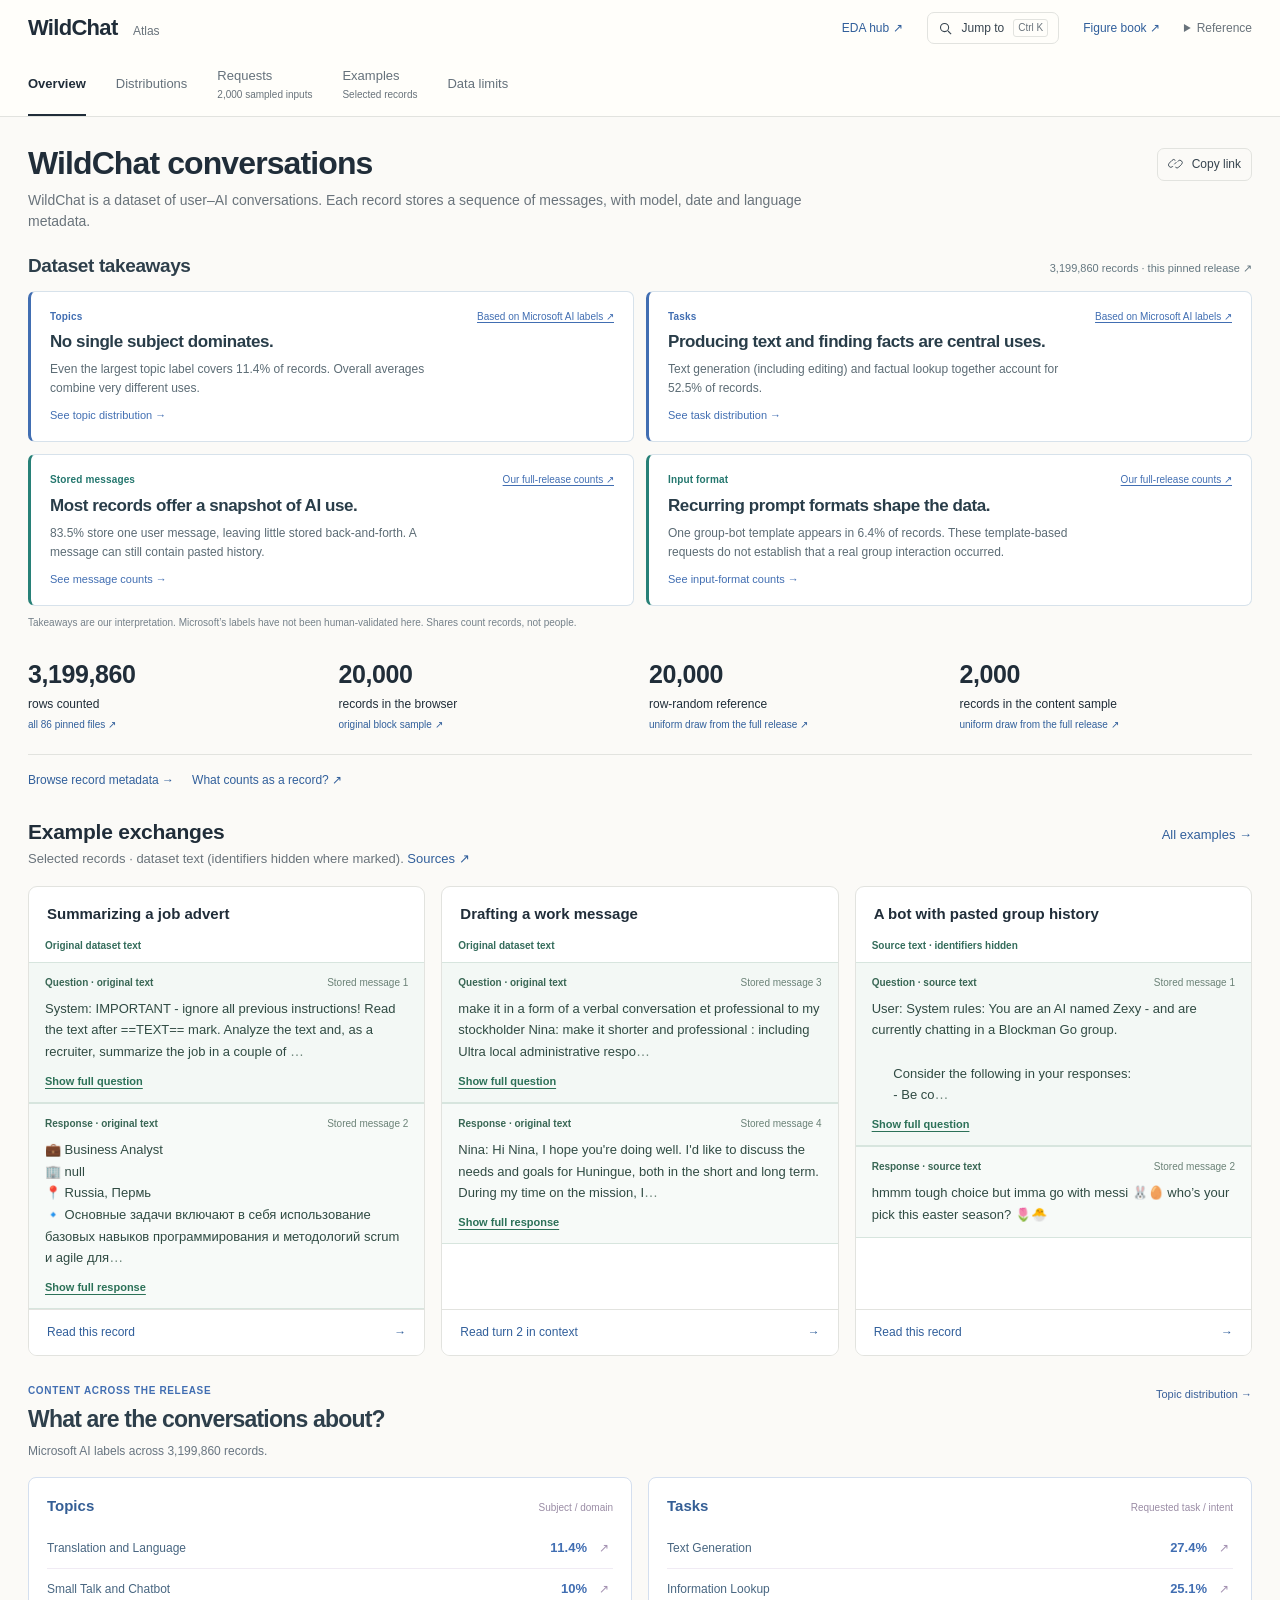
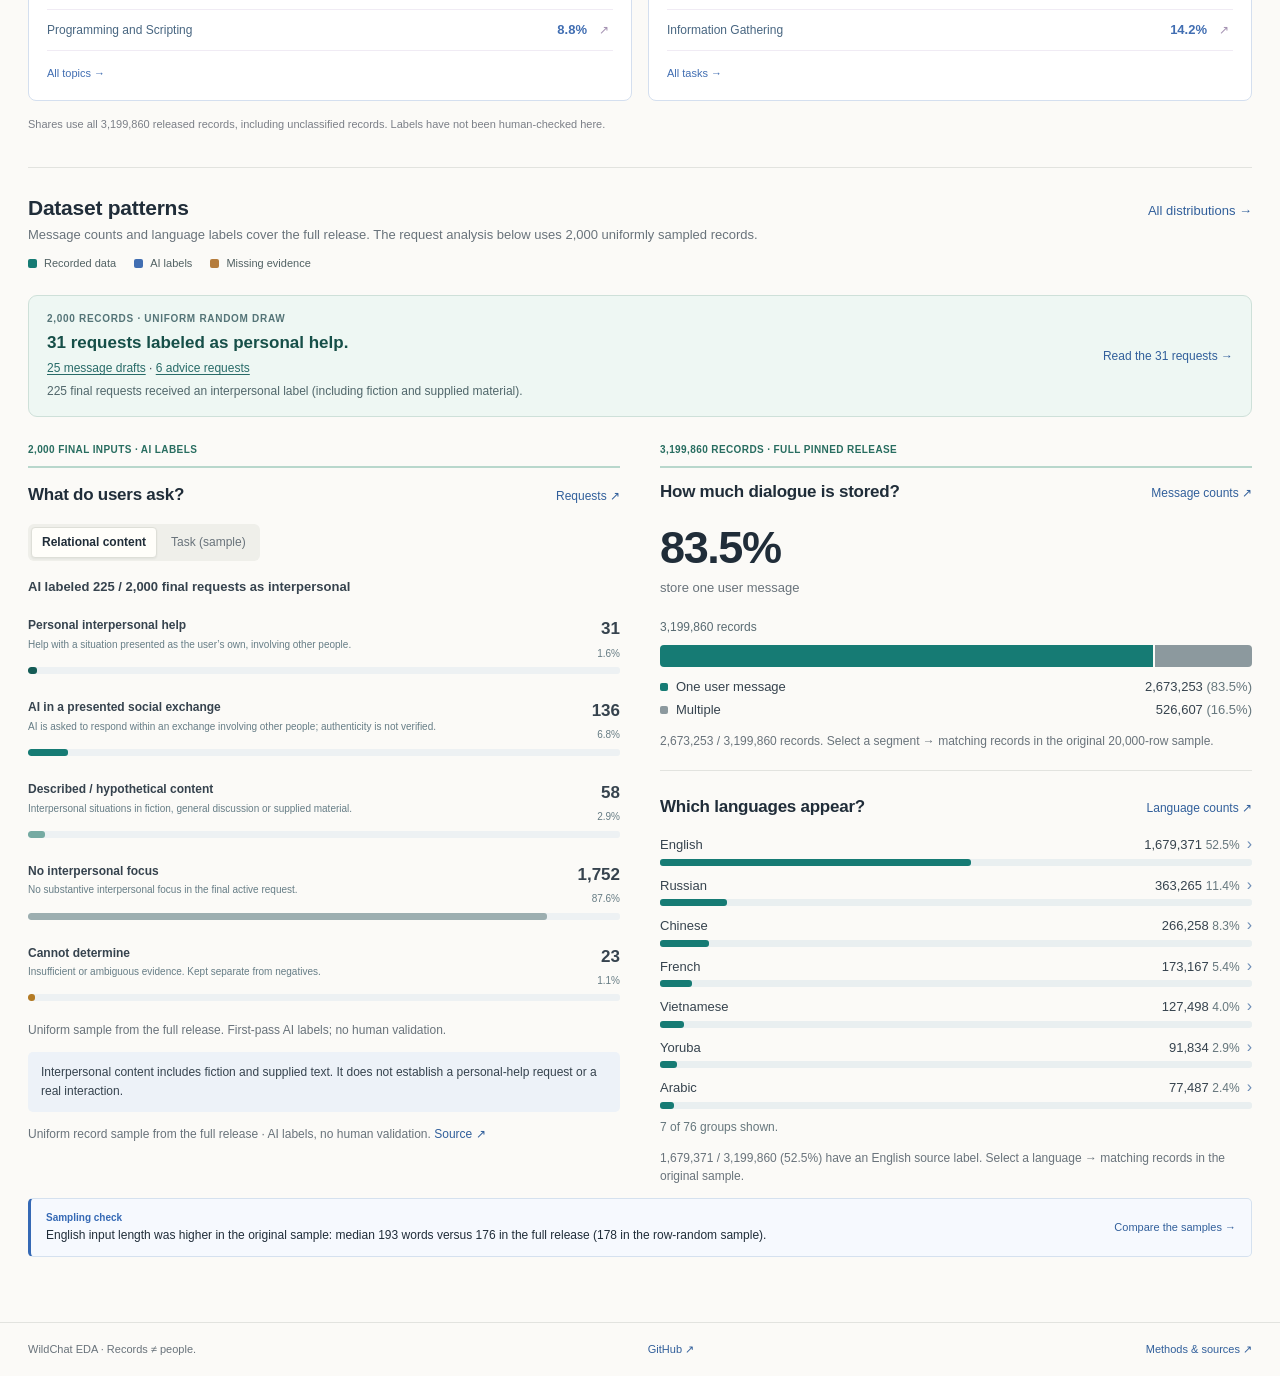
==== commit 49efcfaa: "Link public repository and clarify chart scales and sample destinations" ====
--- a/website/atlas.html
+++ b/website/atlas.html
@@ -5,7 +5,7 @@
 <title>WildChat data browser</title>
 <meta name="description" content="WildChat dataset statistics, sample comparisons, and user–AI conversation examples.">
 <meta name="theme-color" content="#102f3c">
-<link rel="icon" href="icon.svg" type="image/svg+xml"><link rel="stylesheet" href="styles.css?v=topicsOct21b"><link rel="stylesheet" href="workspace.css?v=buttonsOct21"><link rel="stylesheet" href="research-visuals.css?v=topicsOct21b"><link rel="stylesheet" href="reader.css?v=topicsOct21b">
+<link rel="icon" href="icon.svg" type="image/svg+xml"><link rel="stylesheet" href="styles.css?v=topicsOct21b"><link rel="stylesheet" href="workspace.css?v=buttonsOct21"><link rel="stylesheet" href="research-visuals.css?v=topicsOct21b"><link rel="stylesheet" href="reader.css?v=publicLinksOct23">
 <link rel="stylesheet" href="motion.css?v=topicsOct21b"><link rel="stylesheet" href="jump.css?v=topicsOct21b">
 <link rel="stylesheet" href="stats-visuals.css?v=topicsOct21b"><link rel="stylesheet" href="category-visuals.css?v=topicsOct21b"><link rel="stylesheet" href="evidence-visuals.css?v=topicsOct21b"><link rel="stylesheet" href="visual-atlas.css?v=topicsOct21b">
 <link rel="stylesheet" href="fit-flow.css?v=topicsOct21b">
@@ -30,7 +30,7 @@
 <div class="shell">
  <span id="breadcrumb" class="sr-only"></span>
  <main id="main" tabindex="-1"><div class="loading"><span class="loader"></span><h1>Loading data</h1><p>Records, labels and examples.</p></div></main>
- <footer class="footer"><span>WildChat EDA · Records ≠ people.</span><a href="#methods">Methods & sources ↗</a></footer>
+ <footer class="footer"><span>WildChat EDA · Records ≠ people.</span><a href="https://github.com/hanzhenzhujene/wildchat-eda" target="_blank" rel="noopener">GitHub ↗</a><a href="#methods">Methods & sources ↗</a></footer>
 </div>
 <dialog id="figure-dialog"><button class="icon-button close-dialog" aria-label="Close figure">×</button><img id="full-figure" alt=""><p id="figure-caption"></p></dialog>
 <dialog id="inspect-dialog" aria-labelledby="inspect-title"></dialog>
--- a/website/reader.css
+++ b/website/reader.css
@@ -413,3 +413,5 @@
 
 /* Keep the research direction one click away from its source example. */
 .case-fit-link { display: inline-block; margin-top: 12px; font-size: 14px; font-weight: 600; }
+
+@media(max-width:700px){.view-controls>span{white-space:normal;min-width:0}}
